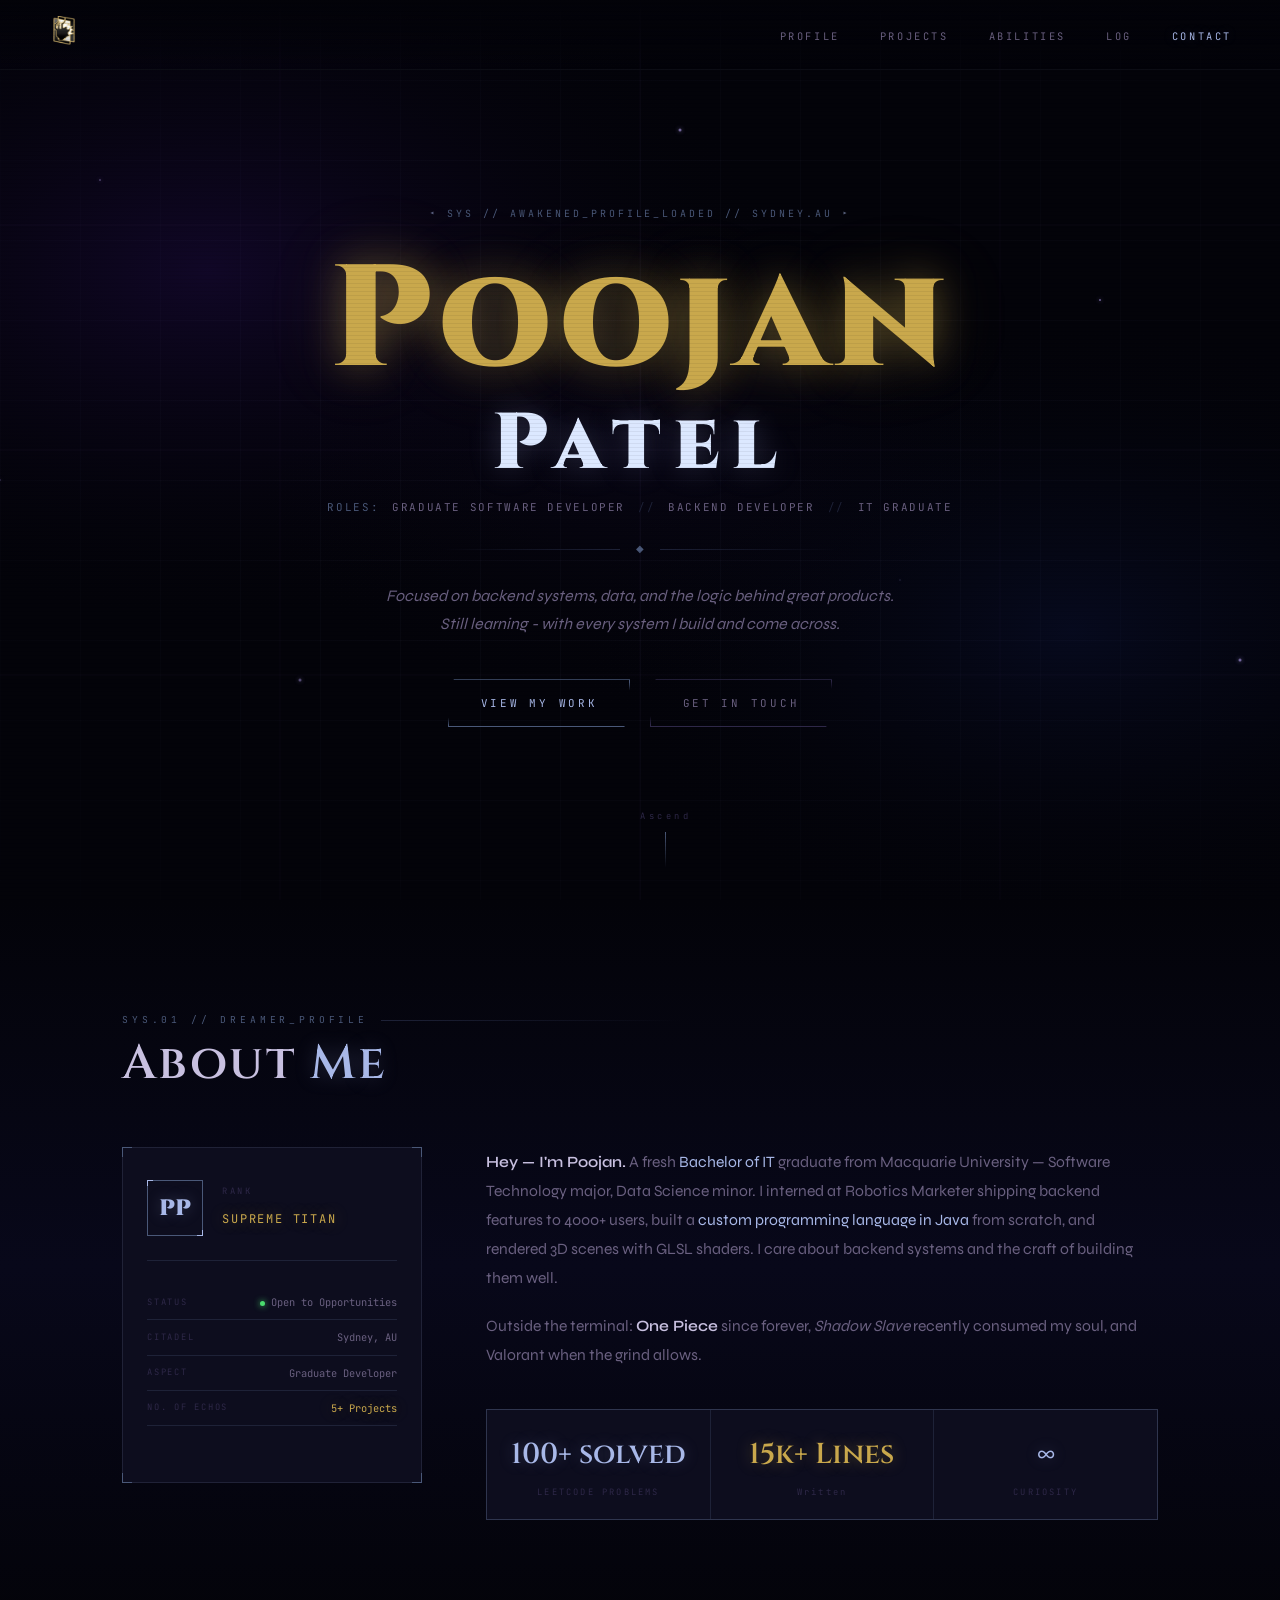
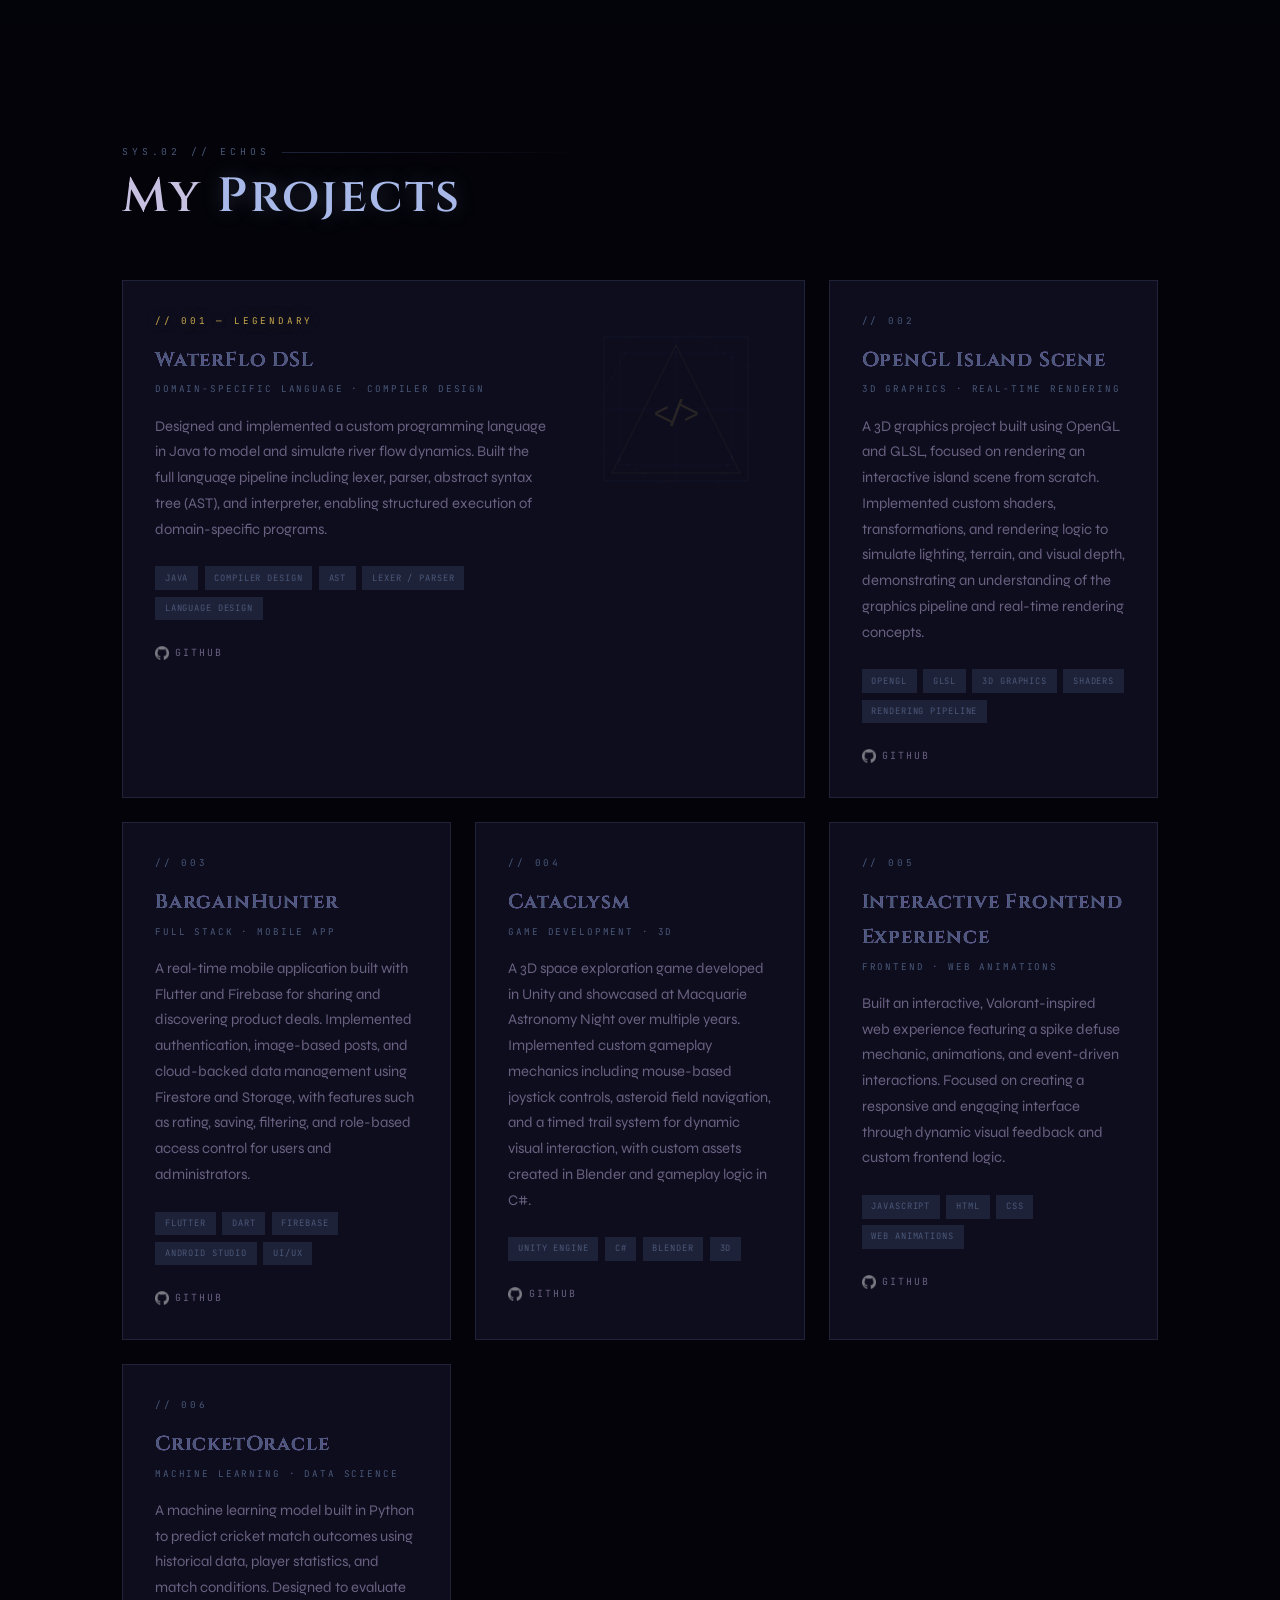
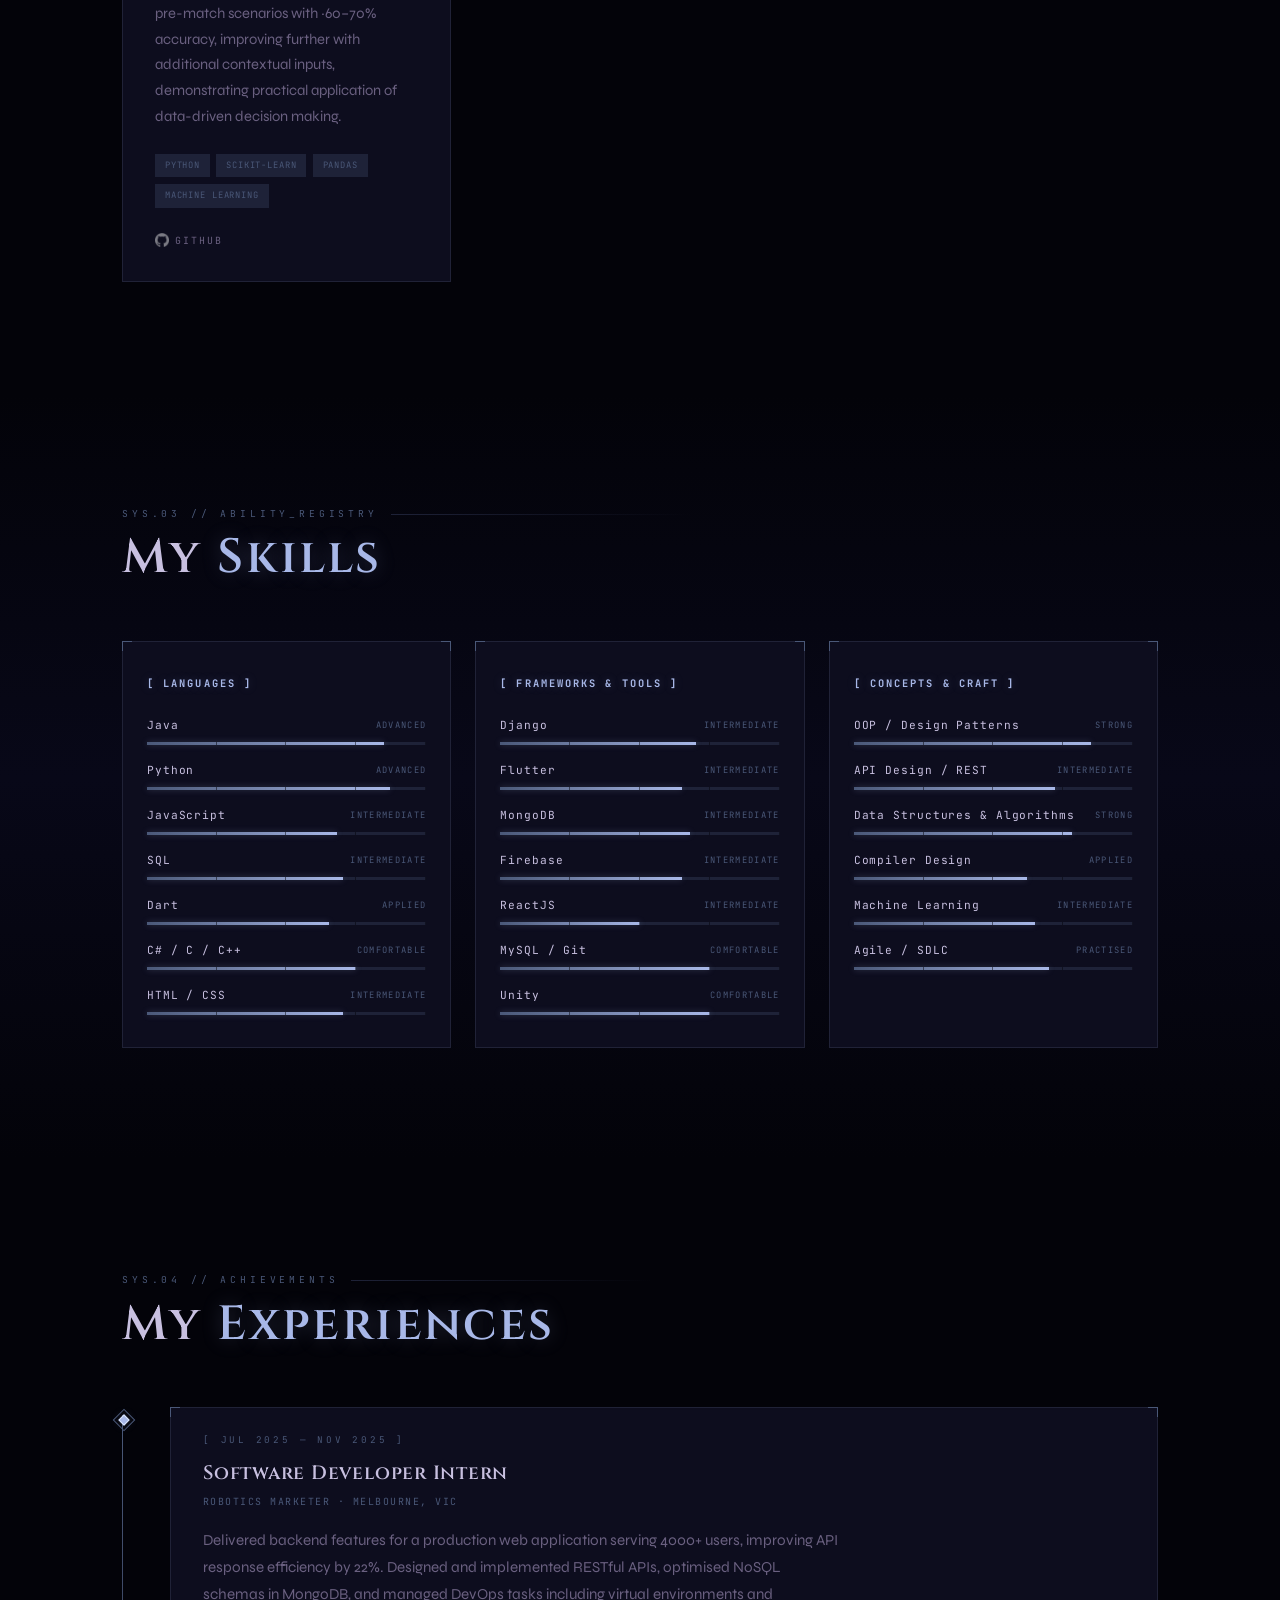
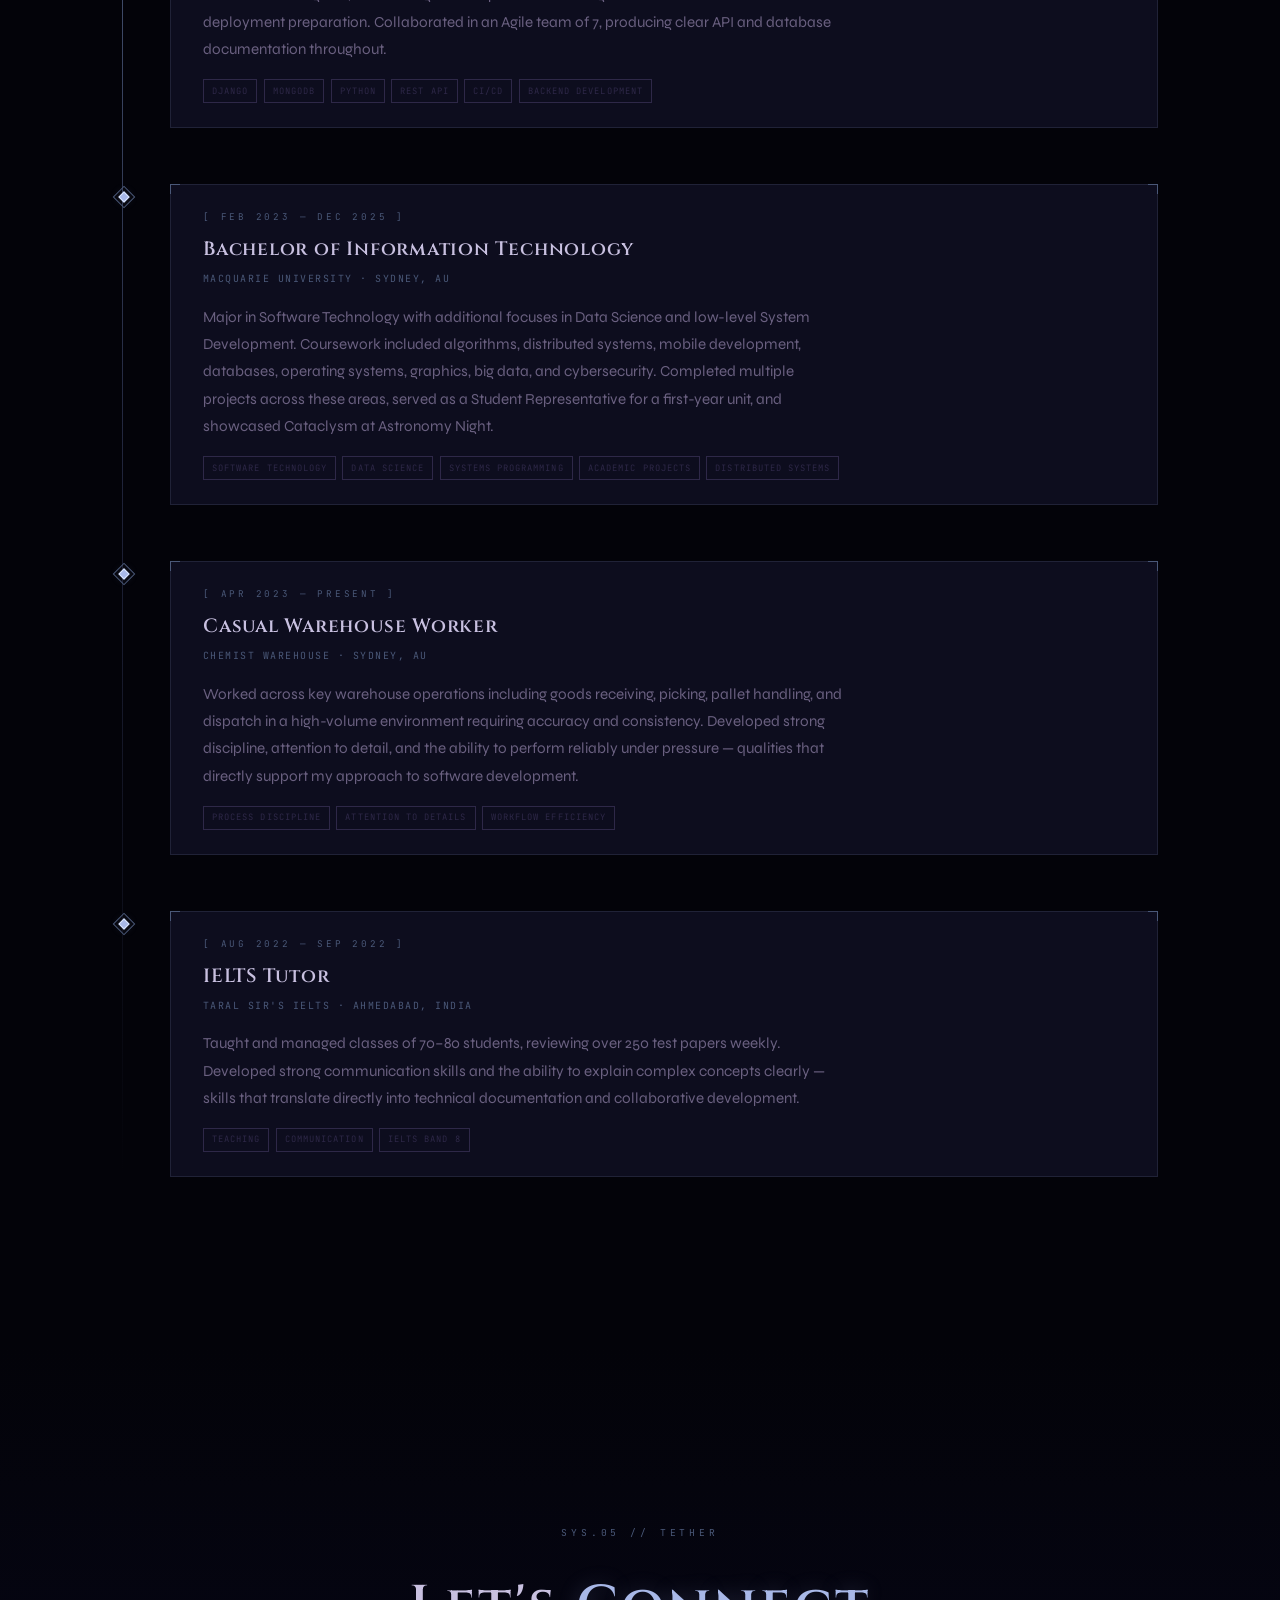
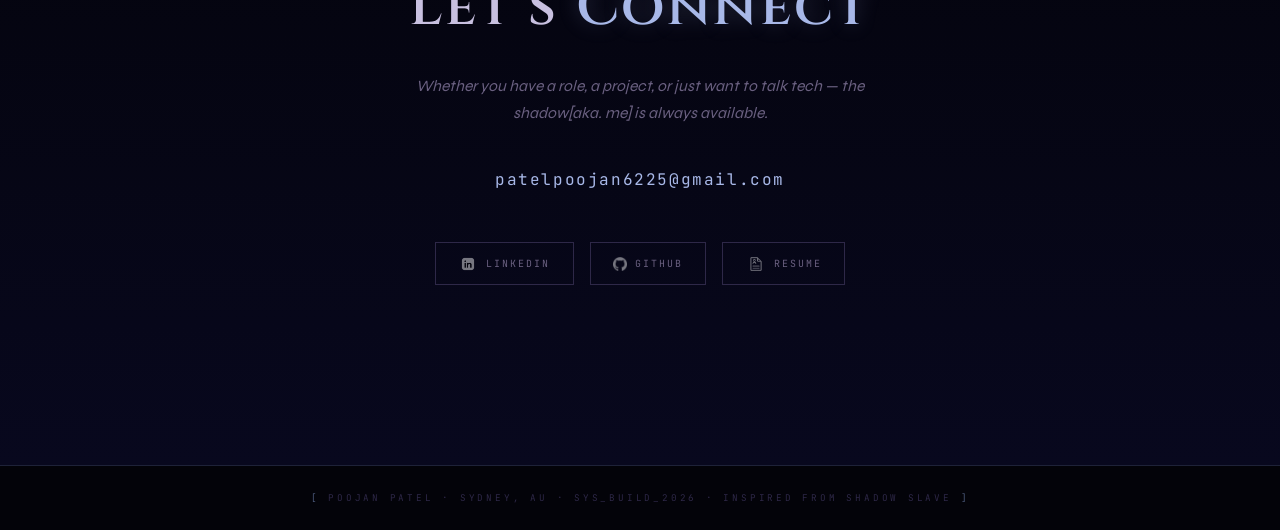
==== index.html @ bf281cfc "added a resume html file to view the resume from the site itself." ====
<!DOCTYPE html>
<html lang="en">
<head>
  <meta charset="UTF-8">
  <meta name="viewport" content="width=device-width, initial-scale=1.0">
  <title>Poojan Patel — Developer</title>
  <link href="https://fonts.googleapis.com/css2?family=Cinzel:wght@400;600;900&family=JetBrains+Mono:ital,wght@0,300;0,400;0,700;1,300&family=Syne:wght@400;500;600&display=swap" rel="stylesheet">
  <link rel="stylesheet" href="style.css">
</head>
<body>

  <!-- SCAN LINE OVERLAY -->
  <div class="scanlines" aria-hidden="true"></div>

  <!-- BACKGROUND -->
  <div class="void-bg" aria-hidden="true">
    <svg viewBox="0 0 1440 900" preserveAspectRatio="xMidYMid slice" xmlns="http://www.w3.org/2000/svg">
      <defs>
        <radialGradient id="pool-a" cx="20%" cy="30%" r="40%">
          <stop offset="0%" stop-color="#2a0f5e" stop-opacity="0.35"/>
          <stop offset="100%" stop-color="#030309" stop-opacity="0"/>
        </radialGradient>
        <radialGradient id="pool-b" cx="80%" cy="70%" r="35%">
          <stop offset="0%" stop-color="#0f1a4e" stop-opacity="0.3"/>
          <stop offset="100%" stop-color="#030309" stop-opacity="0"/>
        </radialGradient>
        <radialGradient id="pool-c" cx="50%" cy="50%" r="30%">
          <stop offset="0%" stop-color="#1a0f3e" stop-opacity="0.2"/>
          <stop offset="100%" stop-color="#030309" stop-opacity="0"/>
        </radialGradient>
        <filter id="particle-glow">
          <feGaussianBlur stdDeviation="2" result="blur"/>
          <feMerge><feMergeNode in="blur"/><feMergeNode in="SourceGraphic"/></feMerge>
        </filter>
      </defs>
      <rect width="1440" height="900" fill="#030309"/>
      <rect width="1440" height="900" fill="url(#pool-a)"/>
      <rect width="1440" height="900" fill="url(#pool-b)"/>
      <rect width="1440" height="900" fill="url(#pool-c)"/>
      <g stroke="rgba(140,120,220,0.04)" stroke-width="1">
        <line x1="0"    y1="225" x2="1440" y2="225"/>
        <line x1="0"    y1="450" x2="1440" y2="450"/>
        <line x1="0"    y1="675" x2="1440" y2="675"/>
        <line x1="360"  y1="0"   x2="360"  y2="900"/>
        <line x1="720"  y1="0"   x2="720"  y2="900"/>
        <line x1="1080" y1="0"   x2="1080" y2="900"/>
      </g>
      <g fill="rgba(180,160,240,0.6)" filter="url(#particle-glow)">
        <circle cx="180"  cy="180" r="1">  <animate attributeName="opacity" values="0.1;0.7;0.1" dur="4s"   repeatCount="indefinite"/></circle>
        <circle cx="760"  cy="130" r="1.5"><animate attributeName="opacity" values="0.2;1;0.2"   dur="3s"   repeatCount="indefinite" begin="0.8s"/></circle>
        <circle cx="1180" cy="300" r="1">  <animate attributeName="opacity" values="0.1;0.6;0.1" dur="5.5s" repeatCount="indefinite" begin="1.5s"/></circle>
        <circle cx="380"  cy="680" r="1.5"><animate attributeName="opacity" values="0.2;0.8;0.2" dur="3.5s" repeatCount="indefinite" begin="0.3s"/></circle>
        <circle cx="980"  cy="580" r="1">  <animate attributeName="opacity" values="0.1;0.7;0.1" dur="4.5s" repeatCount="indefinite" begin="2s"/></circle>
        <circle cx="620"  cy="420" r="2">  <animate attributeName="opacity" values="0.1;0.5;0.1" dur="6s"   repeatCount="indefinite" begin="1s"/></circle>
        <circle cx="80"   cy="480" r="1">  <animate attributeName="opacity" values="0.1;0.6;0.1" dur="7s"   repeatCount="indefinite" begin="0.5s"/></circle>
        <circle cx="1320" cy="660" r="1.5"><animate attributeName="opacity" values="0.2;0.9;0.2" dur="4s"   repeatCount="indefinite" begin="2.5s"/></circle>
      </g>
    </svg>
  </div>

  <!-- NAV -->
  <nav>
    <a href="#hero" class="nav-sigil">
      <span class="sigil-bracket"></span><img src = "images/shadow_slave_logo.png" width="30" height="30"><span class="sigil-bracket"></span>
    </a>
    <ul class="nav-links">
      <li><a href="#about"      data-index="01">Profile</a></li>
      <li><a href="#projects"   data-index="02">Projects</a></li>
      <li><a href="#skills"     data-index="03">Abilities</a></li>
      <li><a href="#experience" data-index="04">Log</a></li>
      <li><a href="#contact"    data-index="05">Contact</a></li>
    </ul>
  </nav>

  <!-- ═══════════════ HERO ═══════════════ -->
  <section id="hero">
    <div class="hero-grid-lines" aria-hidden="true"></div>

    <div class="hero-content">
      <div class="hero-sys-tag hero-animate-1">
        <span class="sys-bracket">◂</span>
        SYS // AWAKENED_PROFILE_LOADED // SYDNEY.AU
        <span class="sys-bracket">▸</span>
      </div>

      <h1 class="hero-name hero-animate-2">
        <span class="name-legendary">Poojan</span>
        <span class="name-family">Patel</span>
      </h1>

      <div class="hero-class-line hero-animate-3">
        <span class="class-tag">ROLES:</span>
        <span class="class-value">Graduate Software Developer</span>
        <span class="class-sep">//</span>
        <span class="class-value">Backend Developer</span>
        <span class="class-sep">//</span>
        <span class="class-value">IT Graduate</span>
      </div>

      <div class="hero-divider hero-animate-4" aria-hidden="true">
        <span class="divider-line"></span>
        <span class="divider-diamond">◆</span>
        <span class="divider-line"></span>
      </div>

      <p class="hero-tagline hero-animate-5">
        Focused on backend systems, data, and the logic behind great products.
        <br>Still learning - with every system I build and come across.
      </p>

      <div class="hero-ctas hero-animate-6">
        <a href="#projects" class="btn-primary"><span>View My Work</span></a>
        <a href="#contact"  class="btn-secondary"><span>Get In Touch</span></a>
      </div>
    </div>

    <div class="scroll-indicator">
      <span>Ascend</span>
      <div class="scroll-line"></div>
    </div>
  </section>

  <!-- ═══════════════ ABOUT ═══════════════ -->
  <section id="about">
    <div class="section-inner">

      <div class="section-header reveal">
        <div class="sys-label">SYS.01 // DREAMER_PROFILE</div>
        <h2 class="section-title">About <span class="ice">Me</span></h2>
      </div>

      <div class="about-grid">

        <div class="about-panel reveal">
          <div class="panel-corner tl"></div>
          <div class="panel-corner tr"></div>
          <div class="panel-corner bl"></div>
          <div class="panel-corner br"></div>

          <div class="entity-id">
            <div class="entity-initials">PP</div>
            <div class="entity-rank">
              <span class="rank-label">RANK</span>
              <span class="rank-value legendary-text">SUPREME TITAN</span>
            </div>
          </div>

          <div class="entity-stats">
            <div class="entity-stat">
              <span class="estat-label">STATUS</span>
              <span class="estat-value"><span class="status-dot"></span>Open to Opportunities</span>
            </div>
            <div class="entity-stat">
              <span class="estat-label">CITADEL</span>
              <span class="estat-value">Sydney, AU</span>
            </div>
            <div class="entity-stat">
              <span class="estat-label">ASPECT</span>
              <span class="estat-value">Graduate Developer</span>
            </div>
            <div class="entity-stat">
              <span class="estat-label">NO. OF ECHOS</span>
              <span class="estat-value legendary-text">5+ Projects</span>
            </div>
          </div>

        </div>

        <div class="about-text">
           <p class="reveal">
            <strong>Hey — I'm Poojan.</strong> A fresh <span class="ice-text">Bachelor of IT</span> graduate from Macquarie University — Software Technology major, Data Science minor. I interned at Robotics Marketer shipping backend features to 4000+ users, built a <span class="ice-text">custom programming language in Java</span> from scratch, and rendered 3D scenes with GLSL shaders. I care about backend systems and the craft of building them well.
          </p>
          <p class="reveal reveal-delay-1">
            Outside the terminal: <strong>One Piece</strong> since forever, <em>Shadow Slave</em> recently consumed my soul, and Valorant when the grind allows.
          </p>
          <div class="about-stats reveal reveal-delay-4">
            <div class="stat-box">
              <div class="stat-num">100+ solved</div>
              <div class="stat-label">LEETCODE PROBLEMS</div>
            </div>
            <div class="stat-box">
              <div class="stat-num legendary-text">15k+ Lines</div>
              <div class="stat-label">Written</div>
            </div>
            <div class="stat-box">
              <div class="stat-num">∞</div>
              <div class="stat-label">CURIOSITY</div>
            </div>
          </div>
        </div>
      </div>

    </div>
  </section>

  <!-- ═══════════════ PROJECTS ═══════════════ -->
  <section id="projects">
    <div class="section-inner">

      <div class="section-header reveal">
        <div class="sys-label">SYS.02 // ECHOS</div>
        <h2 class="section-title">My <span class="ice">Projects</span></h2>
      </div>

      <div class="projects-grid">

        <!-- 001 FEATURED: WaterFlo DSL -->
        <div class="project-card featured reveal">
          <div class="panel-corner tl"></div>
          <div class="panel-corner tr"></div>
          <div class="panel-corner bl"></div>
          <div class="panel-corner br"></div>
          <div class="card-scan-line"></div>
          <div class="project-body">
            <div class="project-number legendary-text">// 001 — LEGENDARY</div>
            <div class="project-name" data-text="WaterFlo DSL">WaterFlo DSL</div>
            <div class="project-type">Domain-Specific Language · Compiler Design</div>
            <p class="project-desc">
              Designed and implemented a custom programming language in Java to model and simulate river flow dynamics. Built the full language pipeline including lexer, parser, abstract syntax tree (AST), and interpreter, enabling structured execution of domain-specific programs.</p>
            <div class="project-stack">
              <span class="stack-tag">Java</span>
              <span class="stack-tag">Compiler Design</span>
              <span class="stack-tag">AST</span>
              <span class="stack-tag">Lexer / Parser</span>
              <span class="stack-tag">Language Design</span>
            </div>
            <div class="project-links">
              <a href="https://github.com/PoojanManojkumarPatel/WaterFlo--Domain-Specific-Language" target="_blank" class="project-link">
                <img src="images/github.png" alt="GitHub" class="github-icon">
                GitHub
              </a>
            </div>
          </div>
          <div class="project-sigil" aria-hidden="true">
            <svg viewBox="0 0 200 200" width="160" height="160" xmlns="http://www.w3.org/2000/svg">
              <rect x="10"  y="10"  width="180" height="180" fill="none" stroke="rgba(140,120,220,0.12)" stroke-width="1"/>
              <rect x="30"  y="30"  width="140" height="140" fill="none" stroke="rgba(140,120,220,0.08)" stroke-width="1"/>
              <line x1="100" y1="10"  x2="100" y2="190" stroke="rgba(140,120,220,0.06)" stroke-width="1"/>
              <line x1="10"  y1="100" x2="190" y2="100" stroke="rgba(140,120,220,0.06)" stroke-width="1"/>
              <polygon points="100,20 180,180 20,180" fill="none" stroke="rgba(201,168,76,0.15)" stroke-width="1"/>
              <text x="100" y="118" text-anchor="middle" font-family="JetBrains Mono, monospace" font-size="36" fill="rgba(201,168,76,0.25)">&lt;/&gt;</text>
              <rect x="10" y="10" width="180" height="180" fill="none" stroke="rgba(140,120,220,0.2)" stroke-width="0.5" stroke-dasharray="4 8">
                <animateTransform attributeName="transform" type="rotate" from="0 100 100" to="360 100 100" dur="30s" repeatCount="indefinite"/>
              </rect>
            </svg>
          </div>
        </div>

        <!-- 002 OpenGL Island Scene -->
        <div class="project-card reveal reveal-delay-1">
          <div class="panel-corner tl"></div>
          <div class="panel-corner tr"></div>
          <div class="panel-corner bl"></div>
          <div class="panel-corner br"></div>
          <div class="card-scan-line"></div>
          <div class="project-number">// 002</div>
          <div class="project-name" data-text="OpenGL Island Scene">OpenGL Island Scene</div>
          <div class="project-type">3D Graphics · Real-Time Rendering</div>
          <p class="project-desc">
            A 3D graphics project built using OpenGL and GLSL, focused on rendering an interactive island scene from scratch. Implemented custom shaders, transformations, and rendering logic to simulate lighting, terrain, and visual depth, demonstrating an understanding of the graphics pipeline and real-time rendering concepts.
          </p>

          <div class="project-stack">
            <span class="stack-tag">OpenGL</span>
            <span class="stack-tag">GLSL</span>
            <span class="stack-tag">3D Graphics</span>
            <span class="stack-tag">Shaders</span>
            <span class="stack-tag">Rendering Pipeline</span>
          </div>
          <div class="project-links">
            <a href="https://github.com/PoojanManojkumarPatel/COMP3170_a3" target="_blank" class="project-link">
              <img src="images/github.png" alt="GitHub" class="github-icon">
              GitHub
            </a>
          </div>
        </div>

        <!-- 003 BargainHunter -->
        <div class="project-card reveal reveal-delay-2">
          <div class="panel-corner tl"></div>
          <div class="panel-corner tr"></div>
          <div class="panel-corner bl"></div>
          <div class="panel-corner br"></div>
          <div class="card-scan-line"></div>
          <div class="project-number">// 003</div>
          <div class="project-name" data-text="BargainHunter">BargainHunter</div>
          <div class="project-type">Full Stack · Mobile App</div>
          <p class="project-desc">
            A real-time mobile application built with Flutter and Firebase for sharing and discovering product deals. Implemented authentication, image-based posts, and cloud-backed data management using Firestore and Storage, with features such as rating, saving, filtering, and role-based access control for users and administrators.
          </p>

          <div class="project-stack">
            <span class="stack-tag">Flutter</span>
            <span class="stack-tag">Dart</span>
            <span class="stack-tag">Firebase</span>
            <span class="stack-tag">Android Studio</span>
            <span class="stack-tag">UI/UX</span>
          </div>
          <div class="project-links">
            <a href="https://github.com/PoojanManojkumarPatel/Bargain_Hunter_App" target="_blank" class="project-link">
              <img src="images/github.png" alt="GitHub" class="github-icon">
              GitHub
            </a>
          </div>
        </div>

        <!-- 004 Cataclysm -->
        <div class="project-card reveal reveal-delay-3">
          <div class="panel-corner tl"></div>
          <div class="panel-corner tr"></div>
          <div class="panel-corner bl"></div>
          <div class="panel-corner br"></div>
          <div class="card-scan-line"></div>
          <div class="project-number">// 004</div>
          <div class="project-name" data-text="Cataclysm">Cataclysm</div>
          <div class="project-type">Game Development · 3D</div>
          <p class="project-desc">
            A 3D space exploration game developed in Unity and showcased at Macquarie Astronomy Night over multiple years. Implemented custom gameplay mechanics including mouse-based joystick controls, asteroid field navigation, and a timed trail system for dynamic visual interaction, with custom assets created in Blender and gameplay logic in C#.
          </p>

          <div class="project-stack">
            <span class="stack-tag">Unity Engine</span>
            <span class="stack-tag">C#</span>
            <span class="stack-tag">Blender</span>
            <span class="stack-tag">3D</span>
          </div>
          <div class="project-links">
            <a href="https://github.com/PoojanManojkumarPatel/Cataclysm" target="_blank" class="project-link">
              <img src="images/github.png" alt="GitHub" class="github-icon">
              GitHub
            </a>
          </div>
        </div>

        <!-- 005 Interactive Frontend -->
        <div class="project-card reveal">
          <div class="panel-corner tl"></div>
          <div class="panel-corner tr"></div>
          <div class="panel-corner bl"></div>
          <div class="panel-corner br"></div>
          <div class="card-scan-line"></div>
          <div class="project-number">// 005</div>
          <div class="project-name" data-text="Interactive Frontend Experience">Interactive Frontend Experience</div>
          <div class="project-type">Frontend · Web Animations</div>
          <p class="project-desc">
            Built an interactive, Valorant-inspired web experience featuring a spike defuse mechanic, animations, and event-driven interactions. Focused on creating a responsive and engaging interface through dynamic visual feedback and custom frontend logic.
          </p>
          <div class="project-stack">
            <span class="stack-tag">JavaScript</span>
            <span class="stack-tag">HTML</span>
            <span class="stack-tag">CSS</span>
            <span class="stack-tag">Web Animations</span>
          </div>
          <div class="project-links">
            <a href="https://github.com/PoojanManojkumarPatel/valorant_themed_birthday_card_template" target="_blank" class="project-link">
              <img src="images/github.png" alt="GitHub" class="github-icon">
          GitHub
        </a>
          </div>
        </div>

        <!-- 006 CricketOracle -->
        <div class="project-card reveal reveal-delay-1">
          <div class="panel-corner tl"></div>
          <div class="panel-corner tr"></div>
          <div class="panel-corner bl"></div>
          <div class="panel-corner br"></div>
          <div class="card-scan-line"></div>
          <div class="project-number">// 006</div>
          <div class="project-name" data-text="CricketOracle">CricketOracle</div>
          <div class="project-type">Machine Learning · Data Science</div>
          <p class="project-desc">
            A machine learning model built in Python to predict cricket match outcomes using historical data, player statistics, and match conditions. Designed to evaluate pre-match scenarios with ~60–70% accuracy, improving further with additional contextual inputs, demonstrating practical application of data-driven decision making.
          </p>

          <div class="project-stack">
            <span class="stack-tag">Python</span>
            <span class="stack-tag">Scikit-learn</span>
            <span class="stack-tag">Pandas</span>
            <span class="stack-tag">Machine Learning</span>
          </div>
          <div class="project-links">
            <a href="https://github.com/PoojanManojkumarPatel" target="_blank" class="project-link">
              <img src="images/github.png" alt="GitHub" class="github-icon">
              GitHub
            </a>
          </div>
        </div>

      </div>
    </div>
  </section>

  <!-- ═══════════════ SKILLS ═══════════════ -->
  <section id="skills">
    <div class="section-inner">

      <div class="section-header reveal">
        <div class="sys-label">SYS.03 // ABILITY_REGISTRY</div>
        <h2 class="section-title">My <span class="ice">Skills</span></h2>
      </div>

      <div class="skills-grid">

        <div class="skill-category reveal">
          <div class="panel-corner tl"></div>
          <div class="panel-corner tr"></div>
          <div class="skill-cat-title">[ LANGUAGES ]</div>
          <div class="skill-list">
            <div class="skill-item">
              <div class="skill-name-row"><span class="skill-name">Java</span><span class="skill-level">ADVANCED</span></div>
              <div class="skill-bar"><div class="skill-bar-track"></div><div class="skill-bar-fill" data-width="85"></div></div>
            </div>
            <div class="skill-item">
              <div class="skill-name-row"><span class="skill-name">Python</span><span class="skill-level">ADVANCED</span></div>
              <div class="skill-bar"><div class="skill-bar-track"></div><div class="skill-bar-fill" data-width="87"></div></div>
            </div>
            <div class="skill-item">
              <div class="skill-name-row"><span class="skill-name">JavaScript</span><span class="skill-level">INTERMEDIATE</span></div>
              <div class="skill-bar"><div class="skill-bar-track"></div><div class="skill-bar-fill" data-width="68"></div></div>
            </div>
            <div class="skill-item">
              <div class="skill-name-row"><span class="skill-name">SQL</span><span class="skill-level">INTERMEDIATE</span></div>
              <div class="skill-bar"><div class="skill-bar-track"></div><div class="skill-bar-fill" data-width="70"></div></div>
            </div>
            <div class="skill-item">
              <div class="skill-name-row"><span class="skill-name">Dart</span><span class="skill-level">APPLIED</span></div>
              <div class="skill-bar"><div class="skill-bar-track"></div><div class="skill-bar-fill" data-width="65"></div></div>
            </div>
            <div class="skill-item">
              <div class="skill-name-row"><span class="skill-name">C# / C / C++</span><span class="skill-level">COMFORTABLE</span></div>
              <div class="skill-bar"><div class="skill-bar-track"></div><div class="skill-bar-fill" data-width="75"></div></div>
            </div>
            <div class="skill-item">
              <div class="skill-name-row"><span class="skill-name">HTML / CSS</span><span class="skill-level">INTERMEDIATE</span></div>
              <div class="skill-bar"><div class="skill-bar-track"></div><div class="skill-bar-fill" data-width="70"></div></div>
            </div>
          </div>
        </div>

        <div class="skill-category reveal reveal-delay-1">
          <div class="panel-corner tl"></div>
          <div class="panel-corner tr"></div>
          <div class="skill-cat-title">[ FRAMEWORKS & TOOLS ]</div>
          <div class="skill-list">
            <div class="skill-item">
              <div class="skill-name-row"><span class="skill-name">Django</span><span class="skill-level">INTERMEDIATE</span></div>
              <div class="skill-bar"><div class="skill-bar-track"></div><div class="skill-bar-fill" data-width="70"></div></div>
            </div>
            <div class="skill-item">
              <div class="skill-name-row"><span class="skill-name">Flutter</span><span class="skill-level">INTERMEDIATE</span></div>
              <div class="skill-bar"><div class="skill-bar-track"></div><div class="skill-bar-fill" data-width="65"></div></div>
            </div>
            <div class="skill-item">
              <div class="skill-name-row"><span class="skill-name">MongoDB</span><span class="skill-level">INTERMEDIATE</span></div>
              <div class="skill-bar"><div class="skill-bar-track"></div><div class="skill-bar-fill" data-width="68"></div></div>
            </div>
            <div class="skill-item">
              <div class="skill-name-row"><span class="skill-name">Firebase</span><span class="skill-level">INTERMEDIATE</span></div>
              <div class="skill-bar"><div class="skill-bar-track"></div><div class="skill-bar-fill" data-width="65"></div></div>
            </div>
            <div class="skill-item">
              <div class="skill-name-row"><span class="skill-name">ReactJS</span><span class="skill-level">INTERMEDIATE</span></div>
              <div class="skill-bar"><div class="skill-bar-track"></div><div class="skill-bar-fill" data-width="50"></div></div>
            </div>
            <div class="skill-item">
              <div class="skill-name-row"><span class="skill-name">MySQL / Git</span><span class="skill-level">COMFORTABLE</span></div>
              <div class="skill-bar"><div class="skill-bar-track"></div><div class="skill-bar-fill" data-width="75"></div></div>
            </div>
            <div class="skill-item">
              <div class="skill-name-row"><span class="skill-name">Unity</span><span class="skill-level">COMFORTABLE</span></div>
              <div class="skill-bar"><div class="skill-bar-track"></div><div class="skill-bar-fill" data-width="75"></div></div>
            </div>
          </div>
        </div>

        <div class="skill-category reveal reveal-delay-2">
          <div class="panel-corner tl"></div>
          <div class="panel-corner tr"></div>
          <div class="skill-cat-title">[ CONCEPTS & CRAFT ]</div>
          <div class="skill-list">
            <div class="skill-item">
              <div class="skill-name-row"><span class="skill-name">OOP / Design Patterns</span><span class="skill-level">STRONG</span></div>
              <div class="skill-bar"><div class="skill-bar-track"></div><div class="skill-bar-fill" data-width="85"></div></div>
            </div>
            <div class="skill-item">
              <div class="skill-name-row"><span class="skill-name">API Design / REST</span><span class="skill-level">INTERMEDIATE</span></div>
              <div class="skill-bar"><div class="skill-bar-track"></div><div class="skill-bar-fill" data-width="72"></div></div>
            </div>
            <div class="skill-item">
              <div class="skill-name-row"><span class="skill-name">Data Structures & Algorithms</span><span class="skill-level">STRONG</span></div>
              <div class="skill-bar"><div class="skill-bar-track"></div><div class="skill-bar-fill" data-width="78"></div></div>
            </div>
            <div class="skill-item">
              <div class="skill-name-row"><span class="skill-name">Compiler Design</span><span class="skill-level">APPLIED</span></div>
              <div class="skill-bar"><div class="skill-bar-track"></div><div class="skill-bar-fill" data-width="62"></div></div>
            </div>
            <div class="skill-item">
              <div class="skill-name-row"><span class="skill-name">Machine Learning</span><span class="skill-level">INTERMEDIATE</span></div>
              <div class="skill-bar"><div class="skill-bar-track"></div><div class="skill-bar-fill" data-width="65"></div></div>
            </div>
            <div class="skill-item">
              <div class="skill-name-row"><span class="skill-name">Agile / SDLC</span><span class="skill-level">PRACTISED</span></div>
              <div class="skill-bar"><div class="skill-bar-track"></div><div class="skill-bar-fill" data-width="70"></div></div>
            </div>
          </div>
        </div>

      </div>
    </div>
  </section>

  <!-- ═══════════════ EXPERIENCE ═══════════════ -->
  <section id="experience">
    <div class="section-inner">

      <div class="section-header reveal">
        <div class="sys-label">SYS.04 // Achievements</div>
        <h2 class="section-title">My <span class="ice">Experiences</span></h2>
      </div>

      <div class="timeline">

        <!-- Robotics Marketer -->
        <div class="timeline-item reveal">
          <div class="timeline-node">
            <div class="node-dot"></div>
            <div class="node-pulse"></div>
          </div>
          <div class="timeline-content">
            <div class="panel-corner tl"></div>
            <div class="panel-corner tr"></div>
            <div class="timeline-date">[ JUL 2025 — NOV 2025 ]</div>
            <div class="timeline-role">Software Developer Intern</div>
            <div class="timeline-org">Robotics Marketer · Melbourne, VIC</div>
            <p class="timeline-desc">
              Delivered backend features for a production web application serving 4000+ users, improving API response efficiency by 22%. Designed and implemented RESTful APIs, optimised NoSQL schemas in MongoDB, and managed DevOps tasks including virtual environments and deployment preparation. Collaborated in an Agile team of 7, producing clear API and database documentation throughout.
            </p>
            <div class="timeline-tags">
              <span class="ttag">Django</span>
              <span class="ttag">MongoDB</span>
              <span class="ttag">Python</span>
              <span class="ttag">REST API</span>
              <span class="ttag">CI/CD</span>
              <span class="ttag">Backend Development</span>
            </div>
          </div>
        </div>

        <!-- Macquarie -->
        <div class="timeline-item reveal reveal-delay-1">
          <div class="timeline-node">
            <div class="node-dot"></div>
            <div class="node-pulse"></div>
          </div>
          <div class="timeline-content">
            <div class="panel-corner tl"></div>
            <div class="panel-corner tr"></div>
            <div class="timeline-date">[ FEB 2023 — DEC 2025 ]</div>
            <div class="timeline-role">Bachelor of Information Technology</div>
            <div class="timeline-org">Macquarie University · Sydney, AU</div>
            <p class="timeline-desc">
                Major in Software Technology with additional focuses in Data Science and low-level System Development. Coursework included algorithms, distributed systems, mobile development, databases, operating systems, graphics, big data, and cybersecurity. Completed multiple projects across these areas, served as a Student Representative for a first-year unit, and showcased Cataclysm at Astronomy Night.
              </p>
            <div class="timeline-tags">
              <span class="ttag">Software Technology</span>
              <span class="ttag">Data Science</span>
              <span class="ttag">Systems Programming</span>
              <span class="ttag">Academic Projects</span>
              <span class="ttag">Distributed systems</span>
            </div>
          </div>
        </div>

        <!-- Chemist Warehouse -->
        <div class="timeline-item reveal reveal-delay-2">
          <div class="timeline-node">
            <div class="node-dot"></div>
            <div class="node-pulse"></div>
          </div>
          <div class="timeline-content">
            <div class="panel-corner tl"></div>
            <div class="panel-corner tr"></div>
            <div class="timeline-date">[ APR 2023 — PRESENT ]</div>
            <div class="timeline-role">Casual Warehouse Worker</div>
            <div class="timeline-org">Chemist Warehouse · Sydney, AU</div>
            <p class="timeline-desc">
               Worked across key warehouse operations including goods receiving, picking, pallet handling, and dispatch in a high-volume environment requiring accuracy and consistency. Developed strong discipline, attention to detail, and the ability to perform reliably under pressure — qualities that directly support my approach to software development.
            </p>
            <div class="timeline-tags">
              <span class="ttag">Process Discipline</span>
              <span class="ttag">Attention to details</span>
              <span class="ttag">Workflow efficiency</span>
            </div>
          </div>
        </div>

        <!-- IELTS Tutor -->
        <div class="timeline-item reveal reveal-delay-3">
          <div class="timeline-node">
            <div class="node-dot"></div>
            <div class="node-pulse"></div>
          </div>
          <div class="timeline-content">
            <div class="panel-corner tl"></div>
            <div class="panel-corner tr"></div>
            <div class="timeline-date">[ AUG 2022 — SEP 2022 ]</div>
            <div class="timeline-role">IELTS Tutor</div>
            <div class="timeline-org">Taral Sir's IELTS · Ahmedabad, India</div>
            <p class="timeline-desc">
             Taught and managed classes of 70–80 students, reviewing over 250 test papers weekly. Developed strong communication skills and the ability to explain complex concepts clearly — skills that translate directly into technical documentation and collaborative development.
            </p>
            <div class="timeline-tags">
              <span class="ttag">Teaching</span>
              <span class="ttag">Communication</span>
              <span class="ttag">IELTS Band 8</span>
            </div>
          </div>
        </div>

      </div>
    </div>
  </section>

  <!-- ═══════════════ CONTACT ═══════════════ -->
  <section id="contact">
    <div class="contact-inner">

      <div class="sys-label contact-sys-label reveal">SYS.05 // TETHER</div>

      <h2 class="contact-heading reveal">
        Let's <span class="ice">Connect</span>
      </h2>

      <p class="contact-sub reveal">
        Whether you have a role, a project, or just want to talk tech — the shadow[aka. me] is always available.
      </p>

      <a href="mailto:patelpoojan6225@gmail.com" class="contact-email reveal">patelpoojan6225@gmail.com</a>

      <div class="contact-links reveal">
        <a href="https://www.linkedin.com/in/poojan-manojkumar-patel-6ab7b9231/" target="_blank" class="contact-link">
          <img src="images/linkedin.png" alt="LinkedIn" class="linkedin-icon">
          LinkedIn
        </a>
        <a href="https://github.com/PoojanManojkumarPatel" target="_blank" class="contact-link">
          <img src="images/github.png" alt="GitHub" class="github-icon">
          GitHub
        </a>
        <a href="resume.html" class="contact-link">
          <img src="images/resume.png" alt="Resume" class="linkedin-icon">
          Resume
        </a>
      </div>

    </div>
  </section>

  <!-- FOOTER -->
  <footer>
    <p>
      <span class="footer-bracket">[ </span>
      Poojan Patel · Sydney, AU · SYS_BUILD_2026 · Inspired from Shadow Slave
      <span class="footer-bracket"> ]</span>
    </p>
  </footer>

  <script src="main.js"></script>
</body>
</html>
---- style.css ----
/* ─────────────────────────────────────────────
   Shadow Portfolio v2 — style.css
   System HUD × Nightmare Corruption
   Fonts: Cinzel | JetBrains Mono | Syne
───────────────────────────────────────────── */

/* ══════════ DESIGN TOKENS ══════════ */
:root {
  /* Backgrounds */
  --void:         #030309;
  --deep:         #060610;
  --surface:      #0a0a18;
  --panel:        #0d0d1e;

  /* System ice — primary accent */
  --ice:          #a8b8e8;
  --ice-bright:   #dce8ff;
  --ice-dim:      #4a5878;
  --ice-faint:    #1e2238;

  /* Nightmare purple — corruption */
  --nightmare:    #7b4fc8;
  --nightmare-dim:#3d1f66;
  --nightmare-faint: #1a0f30;

  /* Legendary gold — used sparingly */
  --gold:         #c9a84c;
  --gold-glow:    rgba(201, 168, 76, 0.4);
  --gold-faint:   rgba(201, 168, 76, 0.08);

  /* Glows */
  --ice-glow:     rgba(168, 184, 232, 0.25);
  --ice-glow-soft:rgba(168, 184, 232, 0.08);
  --nm-glow:      rgba(123, 79, 200, 0.3);

  /* Text */
  --text:         #c8c0e0;
  --text-dim:     #6a6080;
  --text-faint:   #2e2848;

  /* Borders */
  --border:       rgba(168, 184, 232, 0.12);
  --border-hover: rgba(168, 184, 232, 0.3);
}

/* ══════════ RESET & BASE ══════════ */
*, *::before, *::after { margin: 0; padding: 0; box-sizing: border-box; }
html  { scroll-behavior: smooth; }

body {
  background:  var(--void);
  color:       var(--text);
  font-family: 'Syne', sans-serif;
  font-size:   17px;
  line-height: 1.75;
  overflow-x:  hidden;
}

/* ══════════ SCAN LINES ══════════ */
.scanlines {
  position:       fixed;
  inset:          0;
  z-index:        999;
  pointer-events: none;
  background:     repeating-linear-gradient(
    to bottom,
    transparent 0px,
    transparent 3px,
    rgba(0, 0, 10, 0.06) 3px,
    rgba(0, 0, 10, 0.06) 4px
  );
}

/* ══════════ BACKGROUND ══════════ */
.void-bg {
  position:       fixed;
  inset:          0;
  z-index:        0;
  pointer-events: none;
  overflow:       hidden;
}
.void-bg svg { position: absolute; inset: 0; width: 100%; height: 100%; }

/* ══════════ PANEL CORNERS ══════════ */
.panel-corner {
  position: absolute;
  width:    10px;
  height:   10px;
  pointer-events: none;
}
.panel-corner.tl { top: -1px;  left: -1px;  border-top:   1px solid var(--ice-dim); border-left:  1px solid var(--ice-dim); }
.panel-corner.tr { top: -1px;  right: -1px; border-top:   1px solid var(--ice-dim); border-right: 1px solid var(--ice-dim); }
.panel-corner.bl { bottom: -1px; left: -1px;  border-bottom: 1px solid var(--ice-dim); border-left:  1px solid var(--ice-dim); }
.panel-corner.br { bottom: -1px; right: -1px; border-bottom: 1px solid var(--ice-dim); border-right: 1px solid var(--ice-dim); }

/* ══════════ NAV ══════════ */
nav {
  position:        fixed;
  top:             0; left: 0; right: 0;
  z-index:         100;
  padding:         1rem 3rem;
  display:         flex;
  justify-content: space-between;
  align-items:     center;
  background:      linear-gradient(to bottom, rgba(3,3,9,0.97) 0%, transparent 100%);
  border-bottom:   1px solid rgba(168,184,232,0.05);
}

.nav-sigil {
  font-family:    'JetBrains Mono', monospace;
  font-weight:    700;
  font-size:      0.9rem;
  color:          var(--ice);
  letter-spacing: 0.2em;
  text-decoration: none;
  text-shadow:    0 0 15px var(--ice-glow);
}
.sigil-bracket { color: var(--ice-dim); font-weight: 400; }

.nav-links { display: flex; gap: 2.5rem; list-style: none; }

.nav-links a {
  font-family:     'JetBrains Mono', monospace;
  font-size:       0.65rem;
  color:           var(--text-dim);
  text-decoration: none;
  letter-spacing:  0.25em;
  text-transform:  uppercase;
  transition:      color 0.3s, text-shadow 0.3s;
  position:        relative;
}
.nav-links a::before {
  content:    attr(data-index);
  position:   absolute;
  top:        -1rem;
  left:       50%;
  transform:  translateX(-50%);
  font-size:  0.5rem;
  color:      var(--ice-dim);
  opacity:    0;
  transition: opacity 0.3s;
}
.nav-links a:hover, .nav-links a.active {
  color:       var(--ice);
  text-shadow: 0 0 12px var(--ice-glow);
}
.nav-links a:hover::before { opacity: 1; }

/* ══════════ SECTIONS COMMON ══════════ */
section { position: relative; z-index: 1; }

.section-inner {
  max-width: 1100px;
  margin:    0 auto;
  padding:   7rem 2rem;
}

.section-header { margin-bottom: 3.5rem; }

.sys-label {
  font-family:    'JetBrains Mono', monospace;
  font-size:      0.6rem;
  letter-spacing: 0.4em;
  color:          var(--ice-dim);
  text-transform: uppercase;
  margin-bottom:  0.6rem;
  display:        flex;
  align-items:    center;
  gap:            0.8rem;
}
.sys-label::after {
  content:    '';
  flex:       1;
  height:     1px;
  background: linear-gradient(to right, var(--ice-faint), transparent);
  max-width:  300px;
}

.section-title {
  font-family:    'Cinzel', serif;
  font-weight:    600;
  font-size:      clamp(2rem, 5vw, 3rem);
  color:          var(--text);
  letter-spacing: 0.05em;
  line-height:    1.1;
}
.section-title .ice,
.contact-heading .ice,
.resume-title .ice    { color: var(--ice); text-shadow: 0 0 20px var(--ice-glow); }

/* ══════════ SCROLL REVEAL ══════════ */
.reveal {
  opacity:    0;
  transform:  translateY(24px);
  transition: opacity 0.7s ease, transform 0.7s ease;
}
.reveal.visible      { opacity: 1; transform: translateY(0); }
.reveal-delay-1      { transition-delay: 0.1s; }
.reveal-delay-2      { transition-delay: 0.2s; }
.reveal-delay-3      { transition-delay: 0.3s; }
.reveal-delay-4      { transition-delay: 0.4s; }
.reveal-delay-5      { transition-delay: 0.5s; }

/* ══════════ GLITCH KEYFRAMES ══════════ */
@keyframes glitch-a {
  0%, 95%, 100% { clip-path: inset(0 0 100% 0); transform: translate(0); opacity: 0; }
  96%  { clip-path: inset(20% 0 50% 0); transform: translate(-3px, 1px); opacity: 0.6; }
  97%  { clip-path: inset(60% 0 10% 0); transform: translate(3px, -1px); opacity: 0.4; }
  98%  { clip-path: inset(40% 0 30% 0); transform: translate(-2px, 2px); opacity: 0.5; }
  99%  { clip-path: inset(80% 0 5%  0); transform: translate(2px,  0px); opacity: 0.3; }
}

@keyframes glitch-b {
  0%, 95%, 100% { clip-path: inset(0 0 100% 0); transform: translate(0); opacity: 0; }
  96%  { clip-path: inset(50% 0 20% 0); transform: translate(3px, -1px); opacity: 0.5; }
  97%  { clip-path: inset(10% 0 70% 0); transform: translate(-3px, 1px); opacity: 0.3; }
  98%  { clip-path: inset(70% 0 15% 0); transform: translate(2px, -2px); opacity: 0.4; }
  99%  { clip-path: inset(5%  0 80% 0); transform: translate(-2px, 0px); opacity: 0.6; }
}

@keyframes node-pulse {
  0%, 100% { box-shadow: 0 0 0 0 var(--ice-glow); }
  50%       { box-shadow: 0 0 0 6px transparent; }
}

@keyframes fade-up {
  from { opacity: 0; transform: translateY(20px); }
  to   { opacity: 1; transform: translateY(0); }
}

@keyframes scroll-drop {
  0%   { transform: scaleY(0); transform-origin: top;    opacity: 0; }
  50%  { transform: scaleY(1); transform-origin: top;    opacity: 1; }
  100% { transform: scaleY(1); transform-origin: bottom; opacity: 0; }
}

@keyframes border-flicker {
  0%, 100% { opacity: 1; }
  92%       { opacity: 1; }
  93%       { opacity: 0.3; }
  94%       { opacity: 1; }
  96%       { opacity: 0.5; }
  97%       { opacity: 1; }
}

/* ══════════ HERO ══════════ */
#hero {
  min-height:     100vh;
  display:        flex;
  align-items:    center;
  justify-content: center;
  text-align:     center;
  padding:        6rem 2rem 4rem;
  position:       relative;
  overflow:       hidden;
}

.hero-grid-lines {
  position:       absolute;
  inset:          0;
  pointer-events: none;
  background:
    linear-gradient(to right, rgba(168,184,232,0.03) 1px, transparent 1px),
    linear-gradient(to bottom, rgba(168,184,232,0.03) 1px, transparent 1px);
  background-size: 80px 80px;
  mask-image: radial-gradient(ellipse 80% 80% at 50% 50%, black 30%, transparent 100%);
}

.hero-content { position: relative; z-index: 2; max-width: 900px; padding:2rem }

.hero-sys-tag {
  font-family:    'JetBrains Mono', monospace;
  font-size:      0.62rem;
  letter-spacing: 0.3em;
  color:          var(--ice-dim);
  text-transform: uppercase;
  margin-bottom:  2rem;
}
.sys-bracket { color: var(--ice); opacity: 0.5; }

/* Hero animation classes */
.hero-animate-1 { opacity: 0; animation: fade-up 0.7s ease forwards 0.2s; }
.hero-animate-2 { opacity: 0; animation: fade-up 0.7s ease forwards 0.4s; }
.hero-animate-3 { opacity: 0; animation: fade-up 0.7s ease forwards 0.6s; }
.hero-animate-4 { opacity: 0; animation: fade-up 0.7s ease forwards 0.8s; }
.hero-animate-5 { opacity: 0; animation: fade-up 0.7s ease forwards 1.0s; }
.hero-animate-6 { opacity: 0; animation: fade-up 0.7s ease forwards 1.2s; }

.hero-name {
  font-family:    'Cinzel', serif;
  font-weight:    900;
  font-size:      clamp(4rem, 12vw, 9rem);
  line-height:    0.95;
  letter-spacing: 0.04em;
  margin-bottom:  1rem;
  display:        block;
}

.name-legendary {
  display:     block;
  color:       var(--gold);
  text-shadow: 0 0 40px var(--gold-glow), 0 0 80px rgba(201,168,76,0.2);
  position:    relative;
}

/* Glitch layers on the legendary name */
.name-legendary::before,
.name-legendary::after {
  content:  attr(data-text);
  position: absolute;
  top:      0; left: 0;
  width:    100%;
}
.name-legendary::before {
  color:     var(--nightmare);
  animation: glitch-a 8s infinite;
}
.name-legendary::after {
  color:     var(--ice);
  animation: glitch-b 8s infinite 0.05s;
}

.name-family {
  display:        block;
  color:          var(--ice-bright);
  text-shadow:    0 0 30px var(--ice-glow);
  letter-spacing: 0.15em;
  font-size:      0.55em;
  margin-top:     0.2em;
}

.hero-class-line {
  display:        flex;
  align-items:    center;
  justify-content: center;
  gap:            0.8rem;
  flex-wrap:      wrap;
  margin-bottom:  1.5rem;
  font-family:    'JetBrains Mono', monospace;
  font-size:      0.68rem;
  letter-spacing: 0.15em;
}
.class-tag   { color: var(--ice-dim); text-transform: uppercase; }
.class-value { color: var(--text-dim); text-transform: uppercase; }
.class-sep   { color: var(--ice-faint); }

.hero-divider {
  display:         flex;
  align-items:     center;
  gap:             1rem;
  justify-content: center;
  margin:          1.5rem auto;
  max-width:       400px;
}
.divider-line    { flex: 1; height: 1px; background: linear-gradient(to right, transparent, var(--ice-faint)); }
.divider-line:last-child { background: linear-gradient(to left, transparent, var(--ice-faint)); }
.divider-diamond { color: var(--ice-dim); font-size: 0.6rem; }

.hero-tagline {
  color:      var(--text-dim);
  font-size:  1rem;
  max-width:  580px;
  margin:     0 auto 2.5rem;
  font-style: italic;
  line-height: 1.8;
}

.hero-ctas {
  display:         flex;
  gap:             1.2rem;
  justify-content: center;
  flex-wrap:       wrap;
}

/* ── Buttons ── */
.btn-primary {
  font-family:    'JetBrains Mono', monospace;
  font-size:      0.68rem;
  letter-spacing: 0.25em;
  text-transform: uppercase;
  padding:        0.85rem 2rem;
  background:     transparent;
  border:         1px solid var(--ice-dim);
  color:          var(--ice);
  text-decoration: none;
  position:       relative;
  overflow:       hidden;
  transition:     color 0.3s, border-color 0.3s;
  clip-path:      polygon(6px 0%, 100% 0%, calc(100% - 6px) 100%, 0% 100%);
}
.btn-primary::before {
  content:    '';
  position:   absolute;
  inset:      0;
  background: var(--ice);
  transform:  translateX(-101%);
  transition: transform 0.35s ease;
}
.btn-primary:hover              { color: var(--void); border-color: var(--ice); }
.btn-primary:hover::before      { transform: translateX(0); }
.btn-primary span               { position: relative; z-index: 1; }

.btn-secondary {
  font-family:    'JetBrains Mono', monospace;
  font-size:      0.68rem;
  letter-spacing: 0.25em;
  text-transform: uppercase;
  padding:        0.85rem 2rem;
  background:     transparent;
  border:         1px solid var(--text-faint);
  color:          var(--text-dim);
  text-decoration: none;
  position:       relative;
  overflow:       hidden;
  transition:     color 0.3s, border-color 0.3s;
  clip-path:      polygon(6px 0%, 100% 0%, calc(100% - 6px) 100%, 0% 100%);
}
.btn-secondary::before {
  content:    '';
  position:   absolute;
  inset:      0;
  background: white;
  transform:  translateX(-101%);
  transition: transform 0.35s ease;
}
.btn-secondary:hover              { color: var(--void); border-color: white; }
.btn-secondary:hover::before      { transform: translateX(0); }
.btn-secondary span               { position: relative; z-index: 1; }

.scroll-indicator {
  position:       absolute;
  bottom:         2rem;
  left:           50%;
  transform:      translateX(-50%);
  display:        flex;
  flex-direction: column;
  align-items:    center;
  gap:            0.5rem;
  opacity:        0;
  animation:      fade-up 0.8s ease forwards 1.8s;
}
.scroll-indicator span {
  font-family:    'JetBrains Mono', monospace;
  font-size:      0.55rem;
  letter-spacing: 0.4em;
  color:          var(--text-faint);
}
.scroll-line {
  width:      1px;
  height:     36px;
  background: linear-gradient(to bottom, var(--ice-dim), transparent);
  animation:  scroll-drop 2s ease-in-out infinite;
}

/* ══════════ ABOUT ══════════ */
#about { background: linear-gradient(to bottom, var(--void), #08081a, var(--void)); }

.about-grid {
  display:               grid;
  grid-template-columns: 300px 1fr;
  gap:                   4rem;
  align-items:           start;
}

.about-panel {
  position:       sticky;
  top:            8rem;
  background:     var(--panel);
  border:         1px solid var(--border);
  padding:        2rem 1.5rem;
  animation:      border-flicker 12s infinite;
}

.entity-id {
  display:         flex;
  align-items:     center;
  gap:             1.2rem;
  margin-bottom:   1.5rem;
  padding-bottom:  1.5rem;
  border-bottom:   1px solid var(--ice-faint);
}

.entity-initials {
  width:           56px;
  height:          56px;
  border:          1px solid var(--ice-dim);
  display:         flex;
  align-items:     center;
  justify-content: center;
  font-family:     'Cinzel', serif;
  font-weight:     900;
  font-size:       1.4rem;
  color:           var(--ice);
  text-shadow:     0 0 15px var(--ice-glow);
  flex-shrink:     0;
  position:        relative;
}
.entity-initials::before, .entity-initials::after {
  content:  '';
  position: absolute;
  width:    6px; height: 6px;
}
.entity-initials::before { top: -1px;    left: -1px;  border-top:  1px solid var(--ice); border-left:  1px solid var(--ice); }
.entity-initials::after  { bottom: -1px; right: -1px; border-bottom: 1px solid var(--ice); border-right: 1px solid var(--ice); }

.rank-label {
  display:        block;
  font-family:    'JetBrains Mono', monospace;
  font-size:      0.55rem;
  letter-spacing: 0.3em;
  color:          var(--text-faint);
  margin-bottom:  0.2rem;
}
.rank-value {
  font-family:    'JetBrains Mono', monospace;
  font-size:      0.75rem;
  letter-spacing: 0.15em;
}

.entity-stats { margin-bottom: 1.5rem; }

.entity-stat {
  display:         flex;
  justify-content: space-between;
  align-items:     center;
  padding:         0.5rem 0;
  border-bottom:   1px solid var(--ice-faint);
  gap:             0.5rem;
}
.estat-label {
  font-family:    'JetBrains Mono', monospace;
  font-size:      0.55rem;
  letter-spacing: 0.2em;
  color:          var(--text-faint);
  text-transform: uppercase;
  flex-shrink:    0;
}
.estat-value {
  font-family:    'JetBrains Mono', monospace;
  font-size:      0.65rem;
  color:          var(--text-dim);
  text-align:     right;
}

.status-dot {
  display:       inline-block;
  width:         5px;
  height:        5px;
  background:    #4adc6e;
  border-radius: 50%;
  margin-right:  0.4rem;
  box-shadow:    0 0 6px #4adc6e;
  animation:     border-flicker 3s infinite;
}

.entity-tags { display: flex; flex-wrap: wrap; gap: 0.4rem; }

.etag {
  font-family:    'JetBrains Mono', monospace;
  font-size:      0.55rem;
  letter-spacing: 0.1em;
  padding:        0.2rem 0.5rem;
  border:         1px solid var(--ice-faint);
  color:          var(--ice-dim);
  text-transform: uppercase;
}

/* About text */
.about-text p {
  color:         var(--text-dim);
  margin-bottom: 1.2rem;
  font-size:     0.98rem;
  line-height:   1.85;
}
.about-text p strong { color: var(--text); font-weight: 600; }
.about-text .ice-text { color: var(--ice); }

.about-stats {
  display:    grid;
  grid-template-columns: repeat(3, 1fr);
  gap:        1px;
  margin-top: 2.5rem;
  background: var(--ice-faint);
  border:     1px solid var(--border);
}
.stat-box {
  background: var(--panel);
  padding:    1.2rem;
  text-align: center;
}
.stat-num {
  font-family: 'Cinzel', serif;
  font-size:   1.8rem;
  color:       var(--ice);
  font-weight: 600;
  text-shadow: 0 0 15px var(--ice-glow);
  display:     block;
}
.stat-label {
  font-family:    'JetBrains Mono', monospace;
  font-size:      0.55rem;
  letter-spacing: 0.25em;
  color:          var(--text-faint);
  margin-top:     0.3rem;
}

/* ══════════ PROJECTS ══════════ */
#projects { background: var(--void); }

.projects-grid {
  display:               grid;
  grid-template-columns: repeat(auto-fill, minmax(320px, 1fr));
  gap:                   1.5rem;
}

.project-card {
  background: var(--panel);
  border:     1px solid var(--border);
  padding:    2rem;
  position:   relative;
  overflow:   hidden;
  transition: border-color 0.4s;
}

/* Scan line that sweeps on hover */
.card-scan-line {
  position:   absolute;
  top:        -100%;
  left:       0;
  width:      100%;
  height:     2px;
  background: linear-gradient(to right, transparent, var(--ice-dim), transparent);
  transition: top 0.5s ease;
  pointer-events: none;
}

.project-card:hover { border-color: var(--border-hover); }
.project-card:hover .card-scan-line { top: 100%; }

/* Corner highlight on hover */
.project-card:hover .panel-corner.tl { border-color: var(--ice); }
.project-card:hover .panel-corner.tr { border-color: var(--ice); }
.project-card:hover .panel-corner.bl { border-color: var(--nightmare-dim); }
.project-card:hover .panel-corner.br { border-color: var(--nightmare-dim); }

/* Nightmare glow bleed on hover */
.project-card::after {
  content:        '';
  position:       absolute;
  inset:          0;
  background:     radial-gradient(ellipse at bottom right, rgba(123,79,200,0.06) 0%, transparent 70%);
  opacity:        0;
  transition:     opacity 0.4s;
  pointer-events: none;
}
.project-card:hover::after { opacity: 1; }

.project-number {
  font-family:    'JetBrains Mono', monospace;
  font-size:      0.58rem;
  color:          var(--ice-dim);
  letter-spacing: 0.3em;
  margin-bottom:  0.8rem;
}

.project-name {
  font-family:    'Cinzel', serif;
  font-size:      1.25rem;
  font-weight:    600;
  color:          var(--text);
  margin-bottom:  0.3rem;
  letter-spacing: 0.04em;
  position:       relative;
  transition:     color 0.3s;
}

/* Glitch on project name hover */
.project-card:hover .project-name { color: var(--ice-bright); }

.project-name::before,
.project-name::after {
  content:  attr(data-text);
  position: absolute;
  top:      0; left: 0;
  width:    100%;
  font-family: 'Cinzel', serif;
  font-weight: 600;
}
.project-name::before {
  color:     var(--nightmare);
  animation: none;
}
.project-name::after {
  color:     var(--ice-dim);
  animation: none;
}
.project-card:hover .project-name::before { animation: glitch-a 2s steps(1) infinite; }
.project-card:hover .project-name::after  { animation: glitch-b 2s steps(1) infinite 0.05s; }

.project-type {
  font-family:    'JetBrains Mono', monospace;
  font-size:      0.58rem;
  letter-spacing: 0.2em;
  color:          var(--ice-dim);
  text-transform: uppercase;
  margin-bottom:  1rem;
}

.project-desc {
  color:         var(--text-dim);
  font-size:     0.92rem;
  line-height:   1.75;
  margin-bottom: 1.5rem;
}

.project-stack {
  display:       flex;
  flex-wrap:     wrap;
  gap:           0.4rem;
  margin-bottom: 1.5rem;
}

.stack-tag {
  font-family:    'JetBrains Mono', monospace;
  font-size:      0.55rem;
  letter-spacing: 0.1em;
  padding:        0.2rem 0.55rem;
  background:     var(--ice-faint);
  border:         1px solid var(--ice-faint);
  color:          var(--ice-dim);
  text-transform: uppercase;
  transition:     border-color 0.3s, color 0.3s;
}
.project-card:hover .stack-tag { border-color: rgba(168,184,232,0.2); color: var(--ice); }

.project-links { display: flex; gap: 1rem; position: relative; z-index: 2; }

.project-link {
  font-family:     'JetBrains Mono', monospace;
  font-size:       0.62rem;
  letter-spacing:  0.2em;
  color:           var(--text-dim);
  text-decoration: none;
  text-transform:  uppercase;
  display:         flex;
  align-items:     center;
  gap:             0.4rem;
  transition:      color 0.3s, text-shadow 0.3s;
}
.project-link:hover { color: var(--ice); text-shadow: 0 0 10px var(--ice-glow); }
.project-link svg   { width: 12px; height: 12px; }

/* ── GitHub Icon ── */
.github-icon {
  width:      14px;
  height:     14px;
  object-fit: contain;
  filter:     brightness(0) invert(1) opacity(0.45);
  transition: filter 0.3s ease;
  flex-shrink: 0;
}
 
.project-link:hover .github-icon,
.contact-link:hover .github-icon {
  filter: brightness(0) invert(76%) sepia(18%) saturate(600%) hue-rotate(195deg) brightness(110%);
}


/* ── LinkedIn Icon ── */
.linkedin-icon {
  width:      20px;
  height:     20px;
  object-fit: contain;
  filter:     invert(1) opacity(0.45);
  transition: filter 0.3s ease;
  flex-shrink: 0;
}
 
.contact-link:hover .linkedin-icon {
  filter: invert(76%) sepia(18%) saturate(600%) hue-rotate(195deg) brightness(110%);
}

/* Featured card */
.project-card.featured {
  grid-column:           span 2;
  display:               grid;
  grid-template-columns: 1fr auto;
  gap:                   2rem;
  align-items:           start;
}
.project-body { min-width: 0; }

.project-sigil {
  display:         flex;
  align-items:     center;
  justify-content: center;
  padding:         1rem;
  opacity:         0.6;
  transition:      opacity 0.3s;
}
.project-card:hover .project-sigil { opacity: 1; }

/* Placeholder */
.project-card.placeholder {
  border-style:    dashed;
  opacity:         0.4;
  display:         flex;
  align-items:     center;
  justify-content: center;
  min-height:      200px;
}
.placeholder-inner { text-align: center; }
.placeholder-plus {
  display:     block;
  font-family: 'Cinzel', serif;
  font-size:   2rem;
  color:       var(--ice-faint);
  margin-bottom: 0.5rem;
}
.placeholder-label {
  font-family:    'JetBrains Mono', monospace;
  font-size:      0.55rem;
  letter-spacing: 0.3em;
  color:          var(--text-faint);
}

/* ══════════ SKILLS ══════════ */
#skills { background: linear-gradient(to bottom, var(--void), #080818, var(--void)); }

.skills-grid {
  display:               grid;
  grid-template-columns: repeat(auto-fill, minmax(300px, 1fr));
  gap:                   1.5rem;
}

.skill-category {
  background: var(--panel);
  border:     1px solid var(--border);
  padding:    2rem 1.5rem;
  position:   relative;
}

.skill-cat-title {
  font-family:    'JetBrains Mono', monospace;
  font-size:      0.65rem;
  font-weight:    700;
  color:          var(--ice);
  letter-spacing: 0.2em;
  margin-bottom:  1.5rem;
  text-shadow:    0 0 10px var(--ice-glow);
}

.skill-list { display: flex; flex-direction: column; gap: 1rem; }

.skill-item { display: flex; flex-direction: column; gap: 0.4rem; }

.skill-name-row {
  display:         flex;
  justify-content: space-between;
  align-items:     center;
}

.skill-name {
  font-family:    'JetBrains Mono', monospace;
  font-size:      0.7rem;
  letter-spacing: 0.08em;
  color:          var(--text);
}

.skill-level {
  font-family:    'JetBrains Mono', monospace;
  font-size:      0.55rem;
  color:          var(--ice-dim);
  letter-spacing: 0.15em;
}

.skill-bar {
  height:   3px;
  position: relative;
}

.skill-bar-track {
  position:   absolute;
  inset:      0;
  background: var(--ice-faint);
}

.skill-bar-fill {
  position:   absolute;
  top:        0; left: 0;
  height:     100%;
  width:      0%;
  background: linear-gradient(to right, var(--ice-dim), var(--ice));
  box-shadow: 0 0 6px var(--ice-glow);
  transition: width 1.2s cubic-bezier(0.4, 0, 0.2, 1);
}

/* Tick marks overlay */
.skill-bar::after {
  content:    '';
  position:   absolute;
  inset:      0;
  background: repeating-linear-gradient(
    to right,
    transparent 0%,
    transparent calc(25% - 1px),
    rgba(3,3,9,0.5) calc(25% - 1px),
    rgba(3,3,9,0.5) 25%
  );
  pointer-events: none;
}

/* ══════════ TIMELINE ══════════ */
#experience { background: var(--void); }

.timeline {
  position:     relative;
  padding-left: 3rem;
}

.timeline::before {
  content:    '';
  position:   absolute;
  left:       0;
  top:        0.5rem;
  bottom:     0;
  width:      1px;
  background: linear-gradient(to bottom, var(--ice-dim), var(--ice-faint), transparent);
}

.timeline-item {
  position:      relative;
  margin-bottom: 3.5rem;
  display:       flex;
  gap:           2rem;
  align-items:   flex-start;
}

.timeline-node {
  position:   absolute;
  left:       -3.4rem;
  top:        0.3rem;
  width:      16px;
  height:     16px;
  flex-shrink: 0;
}

.node-dot {
  width:      8px;
  height:     8px;
  background: var(--ice);
  border:     1px solid var(--ice-bright);
  position:   absolute;
  top:        4px; left: 4px;
  transform:  rotate(45deg);
  box-shadow: 0 0 10px var(--ice-glow);
}

.node-pulse {
  position:      absolute;
  inset:         0;
  border:        1px solid var(--ice-dim);
  transform:     rotate(45deg);
  animation:     node-pulse 3s ease-in-out infinite;
}

.timeline-content {
  flex:       1;
  background: var(--panel);
  border:     1px solid var(--border);
  padding:    1.5rem 2rem;
  position:   relative;
  transition: border-color 0.3s;
}
.timeline-content:hover { border-color: var(--border-hover); }
.timeline-content:hover .panel-corner.tl { border-color: var(--ice); }
.timeline-content:hover .panel-corner.tr { border-color: var(--ice); }

.timeline-date {
  font-family:    'JetBrains Mono', monospace;
  font-size:      0.58rem;
  letter-spacing: 0.3em;
  color:          var(--ice-dim);
  margin-bottom:  0.5rem;
}

.timeline-role {
  font-family:    'Cinzel', serif;
  font-size:      1.2rem;
  font-weight:    600;
  color:          var(--text);
  letter-spacing: 0.04em;
  margin-bottom:  0.2rem;
}

.timeline-org {
  font-family:    'JetBrains Mono', monospace;
  font-size:      0.62rem;
  letter-spacing: 0.15em;
  color:          var(--ice-dim);
  text-transform: uppercase;
  margin-bottom:  1rem;
}

.timeline-desc {
  color:     var(--text-dim);
  font-size: 0.95rem;
  line-height: 1.8;
  max-width: 640px;
}

.timeline-tags { display: flex; flex-wrap: wrap; gap: 0.4rem; margin-top: 1rem; }

.ttag {
  font-family:    'JetBrains Mono', monospace;
  font-size:      0.55rem;
  letter-spacing: 0.12em;
  padding:        0.2rem 0.5rem;
  border:         1px solid var(--text-faint);
  color:          var(--text-faint);
  text-transform: uppercase;
}

/* ══════════ CONTACT ══════════ */
#contact {
  background: linear-gradient(to bottom, var(--void), #08081e);
  min-height: 80vh;
  display:    flex;
  align-items: center;
}

.contact-inner {
  max-width:  700px;
  margin:     0 auto;
  padding:    7rem 2rem;
  text-align: center;
}

.contact-sys-label { justify-content: center; }
.contact-sys-label::after { display: none; }

.contact-heading {
  font-family:    'Cinzel', serif;
  font-size:      clamp(2rem, 5vw, 3.5rem);
  font-weight:    600;
  color:          var(--text);
  letter-spacing: 0.05em;
  margin:         1rem 0;
}
.contact-sub {
  color:      var(--text-dim);
  font-size:  0.98rem;
  max-width:  480px;
  margin:     0 auto 2.5rem;
  font-style: italic;
}

.contact-email {
  font-family:     'JetBrains Mono', monospace;
  font-size:       1rem;
  color:           var(--ice);
  text-decoration: none;
  letter-spacing:  0.1em;
  display:         block;
  margin-bottom:   3rem;
  transition:      text-shadow 0.3s;
}
.contact-email:hover { text-shadow: 0 0 20px var(--ice-glow); }

.contact-links {
  display:         flex;
  gap:             1rem;
  justify-content: center;
  flex-wrap:       wrap;
}

.contact-link {
  font-family:     'JetBrains Mono', monospace;
  font-size:       0.62rem;
  letter-spacing:  0.2em;
  color:           var(--text-dim);
  text-decoration: none;
  text-transform:  uppercase;
  padding:         0.65rem 1.4rem;
  border:          1px solid var(--text-faint);
  transition:      all 0.3s;
  display:         flex;
  align-items:     center;
  gap:             0.5rem;
  position:        relative;
  overflow:        hidden;
}
.contact-link::before {
  content:    '';
  position:   absolute;
  inset:      0;
  background: var(--ice-faint);
  transform:  translateX(-101%);
  transition: transform 0.3s ease;
}
.contact-link:hover              { color: var(--ice); border-color: var(--ice-dim); }
.contact-link:hover::before      { transform: translateX(0); }
.contact-link svg                { position: relative; z-index: 1; }
.contact-link span               { position: relative; z-index: 1; }

/* ══════════ FOOTER ══════════ */
footer {
  position:   relative;
  z-index:    1;
  padding:    1.5rem;
  text-align: center;
  border-top: 1px solid var(--ice-faint);
  background: var(--void);
}
footer p {
  font-family:    'JetBrains Mono', monospace;
  font-size:      0.58rem;
  letter-spacing: 0.3em;
  color:          var(--text-faint);
  text-transform: uppercase;
}
.footer-bracket { color: var(--ice-dim); }

/* ══════════ LEGENDARY / GOLD HELPERS ══════════ */
.legendary-text {
  color:       var(--gold) !important;
  text-shadow: 0 0 15px var(--gold-glow) !important;
}

/* ══════════ RESUME PAGE ══════════ */
.resume-page {
  position:       relative;
  z-index:        1;
  min-height:     100vh;
  display:        flex;
  flex-direction: column;
}

.resume-header {
  padding:         5.5rem 2rem 1.5rem;
  max-width:       1100px;
  margin:          0 auto;
  width:           100%;
  display:         flex;
  align-items:     center;
  justify-content: space-between;
  gap:             1rem;
  flex-wrap:       wrap;
}

.resume-title {
  font-family:    'Cinzel', serif;
  font-weight:    600;
  font-size:      clamp(1.6rem, 4vw, 2.4rem);
  color:          var(--text);
  letter-spacing: 0.05em;
}
.resume-actions {
  display:  flex;
  gap:      0.8rem;
  flex-wrap: wrap;
}

.resume-viewer {
  flex:       1;
  max-width:  1100px;
  margin:     0 auto 3rem;
  width:      100%;
  padding:    0 2rem;
}

.viewer-frame-wrapper {
  position:   relative;
  background: var(--panel);
  border:     1px solid var(--border);
  padding:    4px;
}

.viewer-frame-wrapper iframe {
  display:    block;
  width:      100%;
  height:     80vh;
  border:     none;
  background: #1a1a2e;
}

@media (max-width: 600px) {
  .viewer-frame-wrapper iframe { height: 60vh; }
  .resume-header { flex-direction: column; align-items: flex-start; }
}

/* ══════════ RESPONSIVE ══════════ */
@media (max-width: 900px) {
  .project-card.featured {
    grid-column:           span 1;
    grid-template-columns: 1fr;
  }
  .project-sigil { display: none; }
}

@media (max-width: 768px) {
  nav { padding: 1rem 1.5rem; }
  .nav-links { display: none; }

  .about-grid { grid-template-columns: 1fr; }
  .about-panel { position: static; }

  .timeline { padding-left: 2rem; }
  .timeline-node { left: -2.4rem; }
  .timeline-item { gap: 1rem; }

  .about-stats { grid-template-columns: repeat(3, 1fr); }
}

@media (max-width: 480px) {
  .section-inner { padding: 4rem 1.2rem; }
  .hero-ctas     { flex-direction: column; align-items: center; }
  .about-stats   { grid-template-columns: 1fr; }
  .hero-name     { font-size: clamp(3rem, 15vw, 5rem); }
}
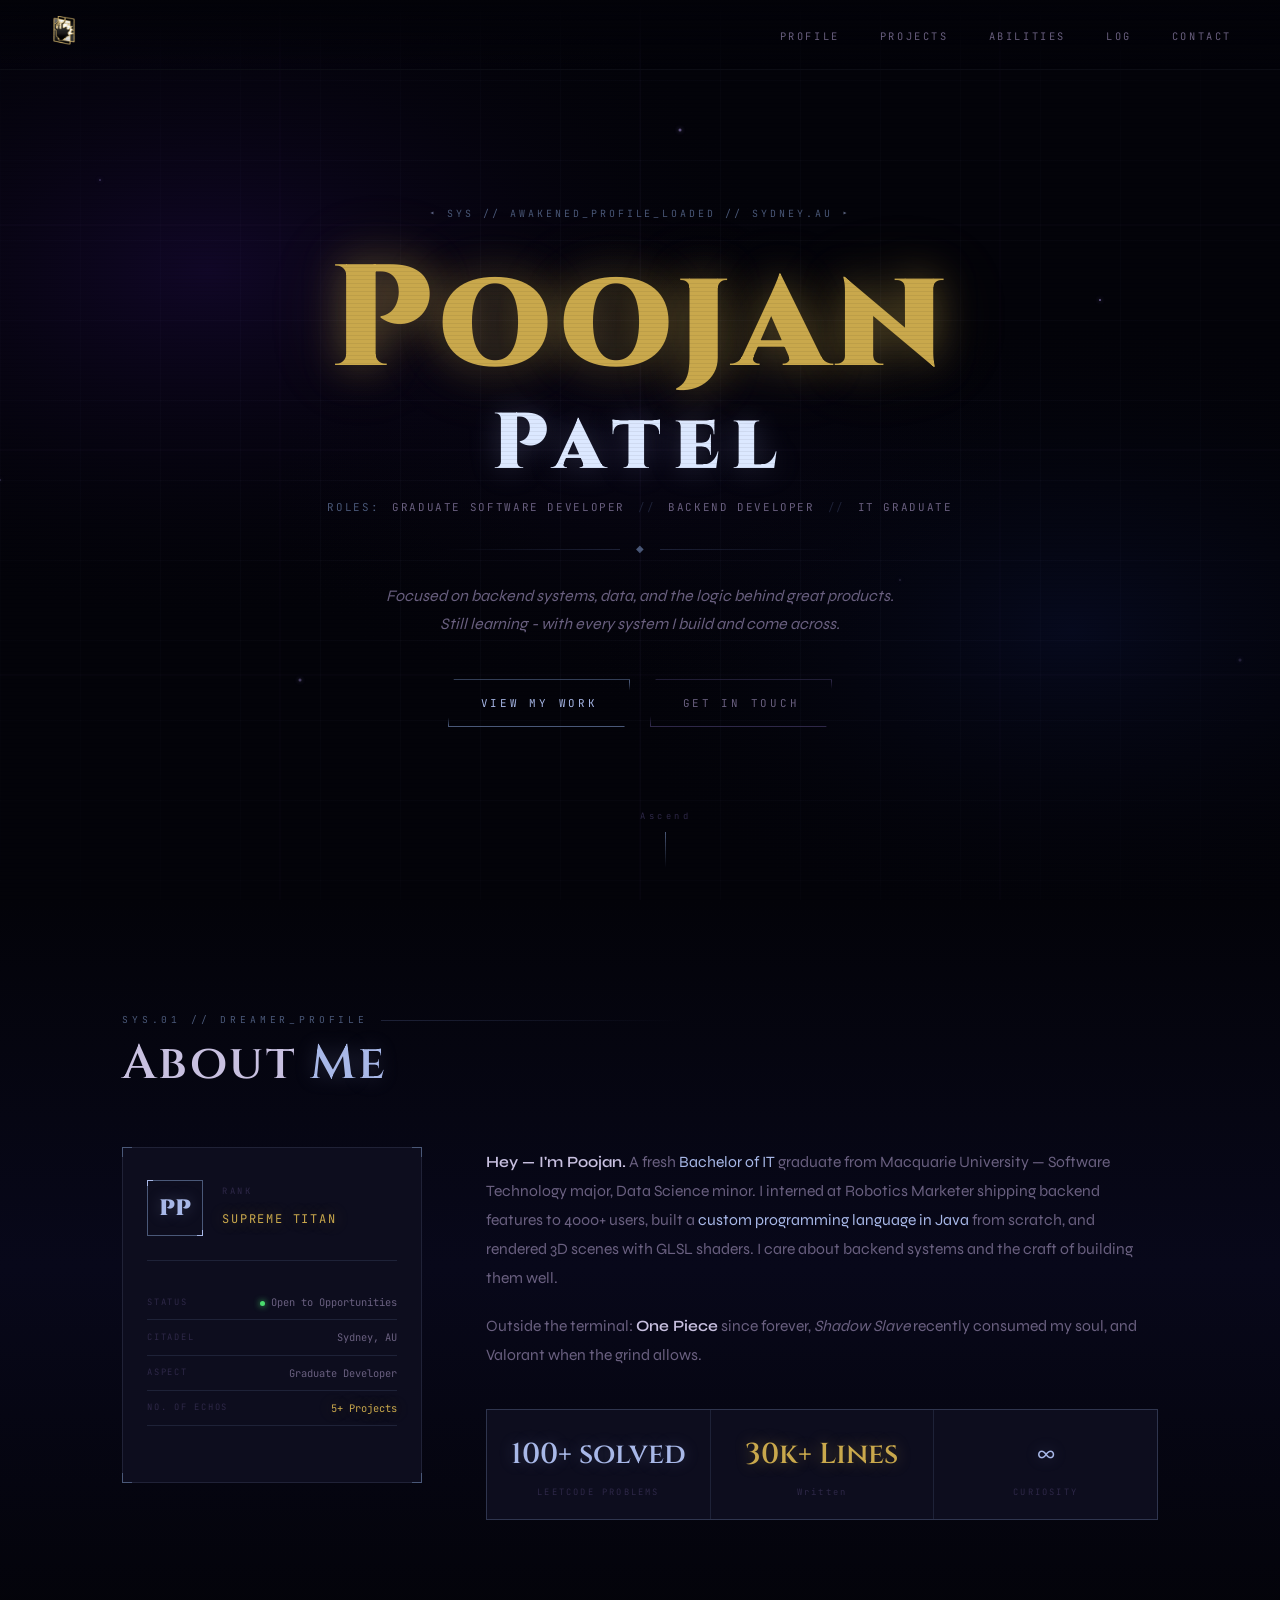
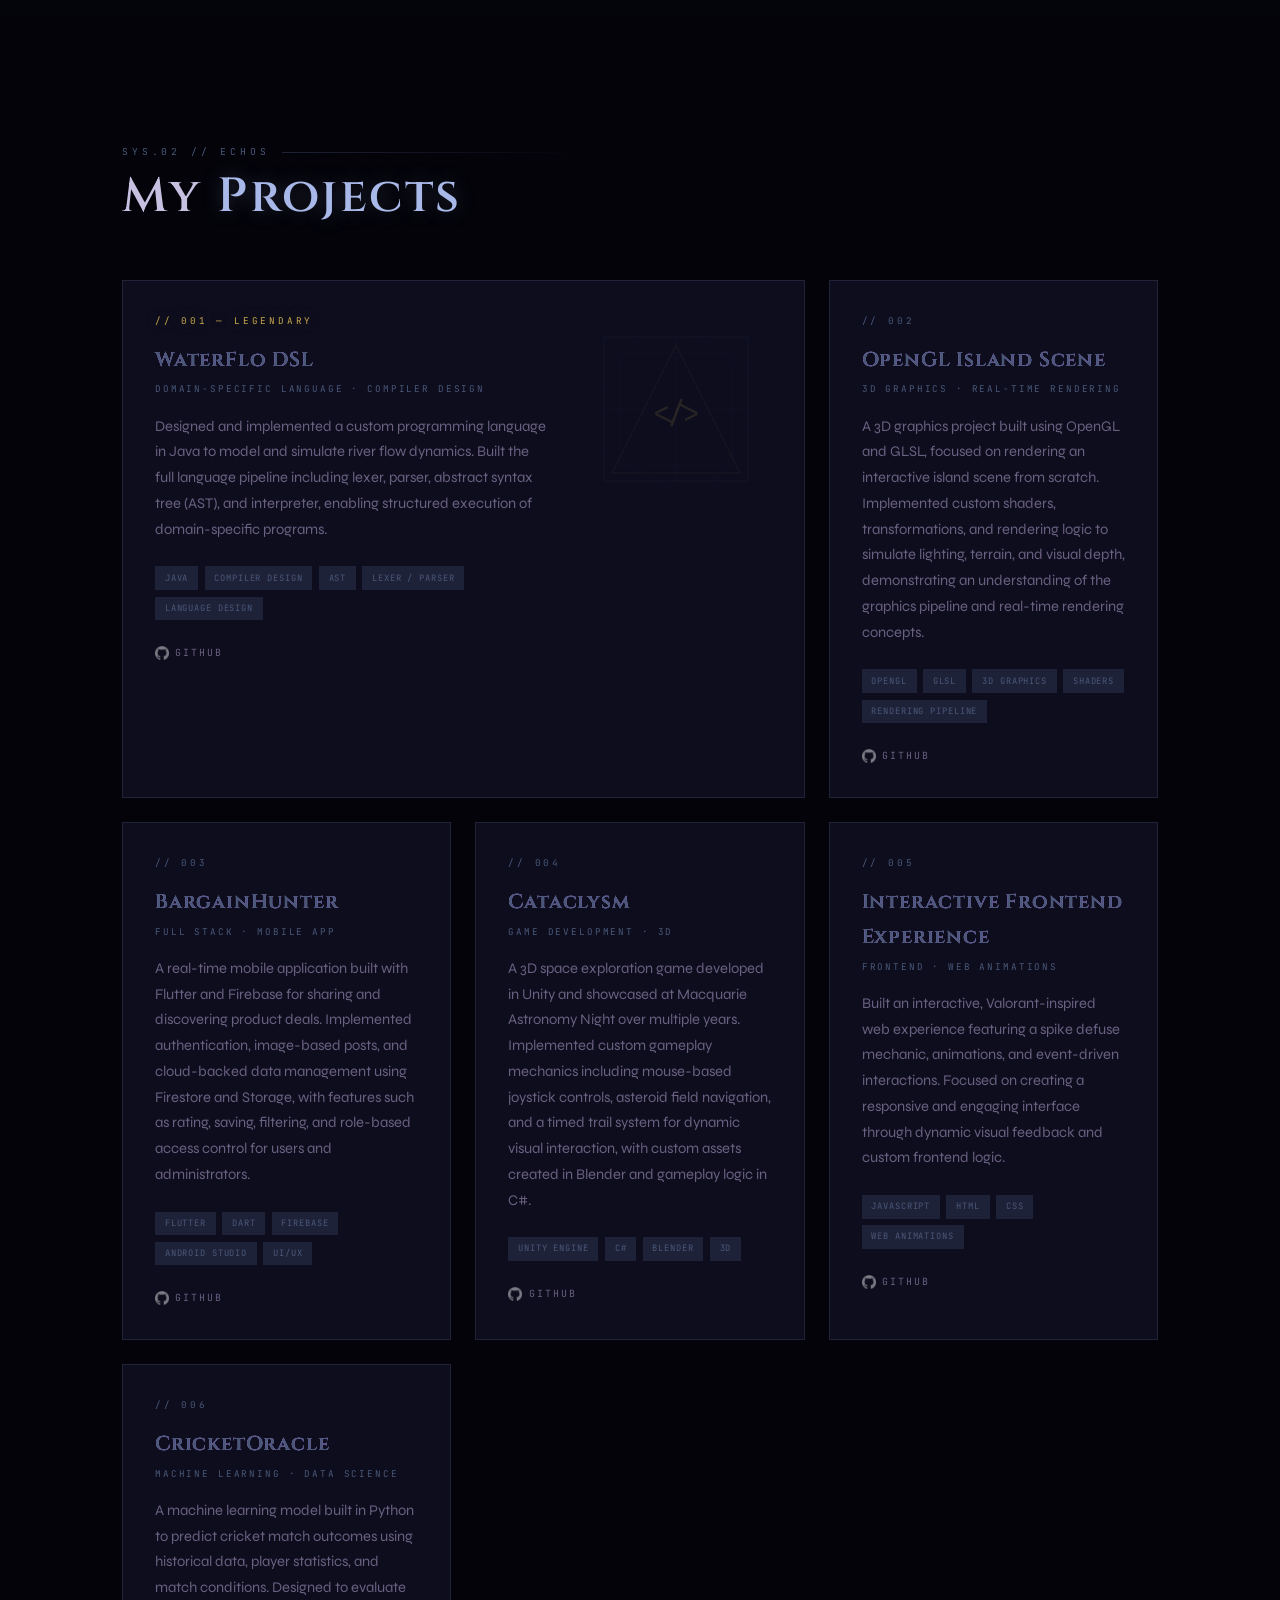
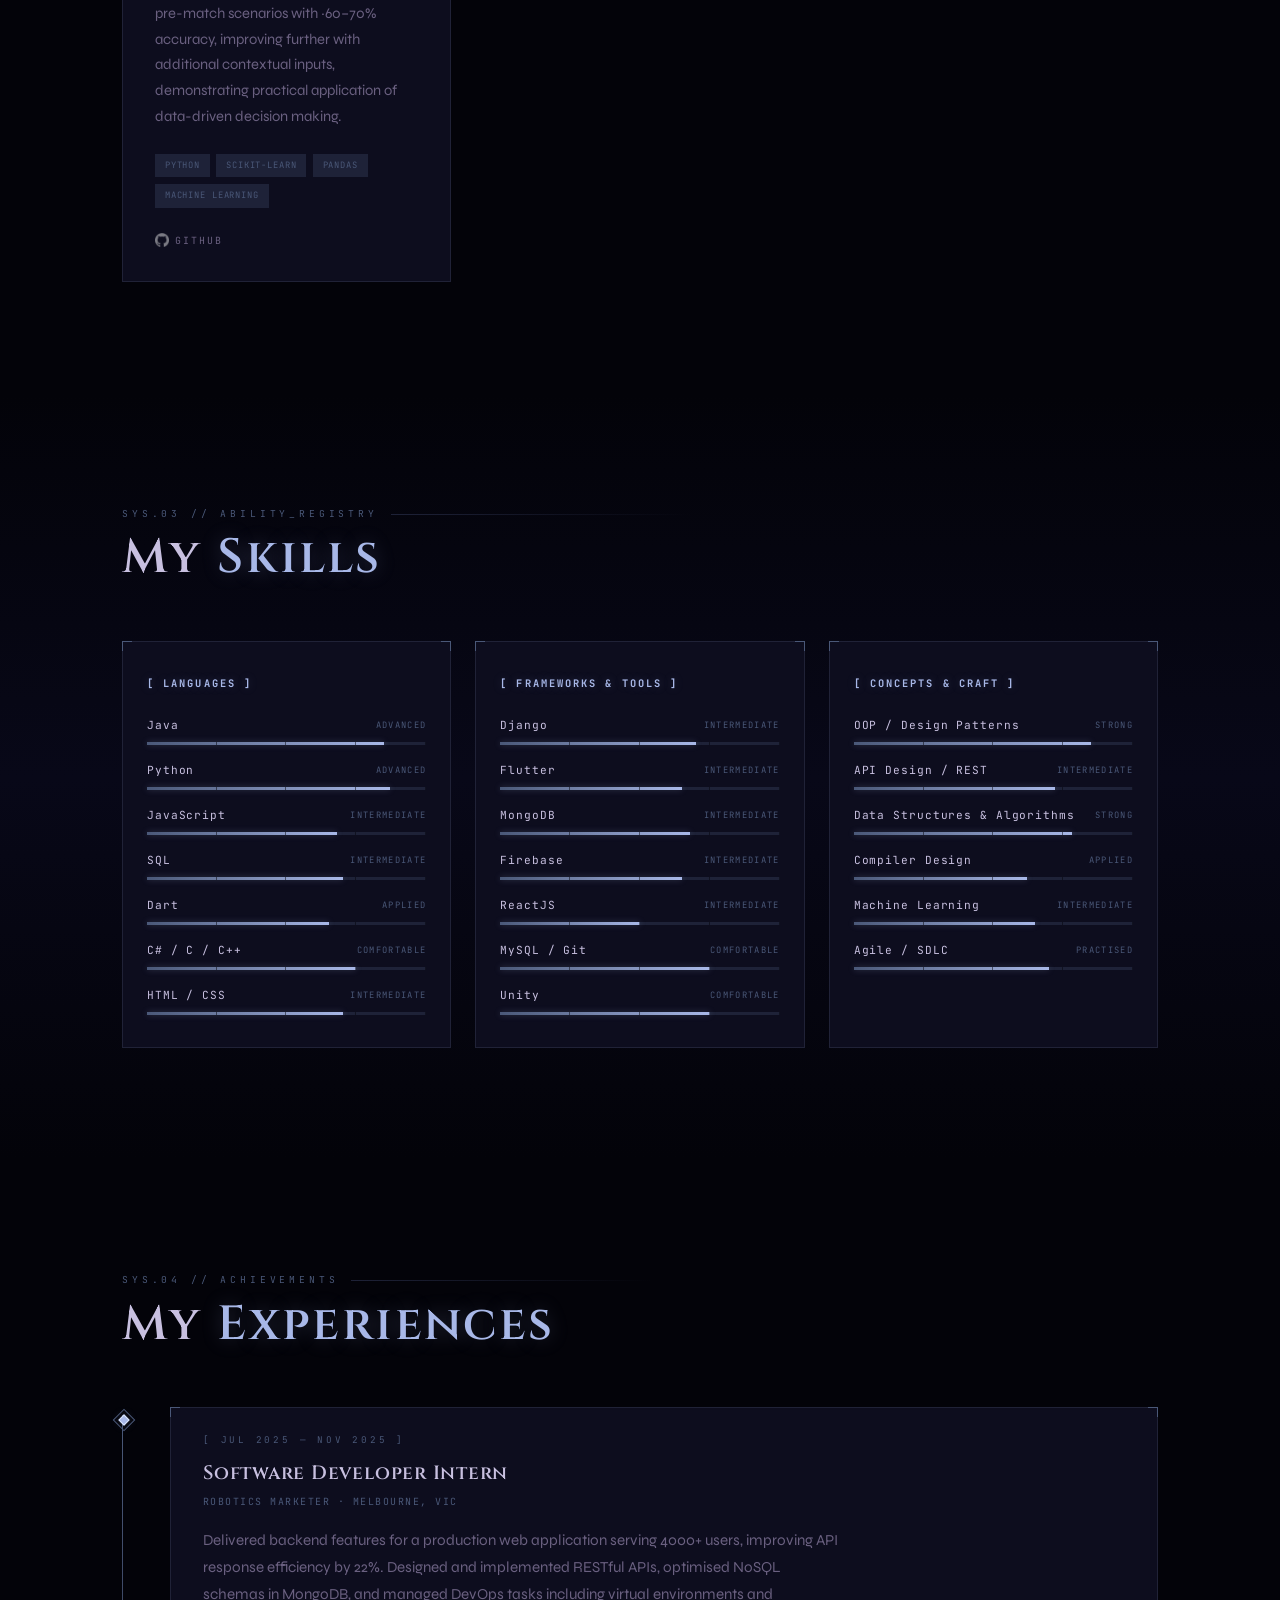
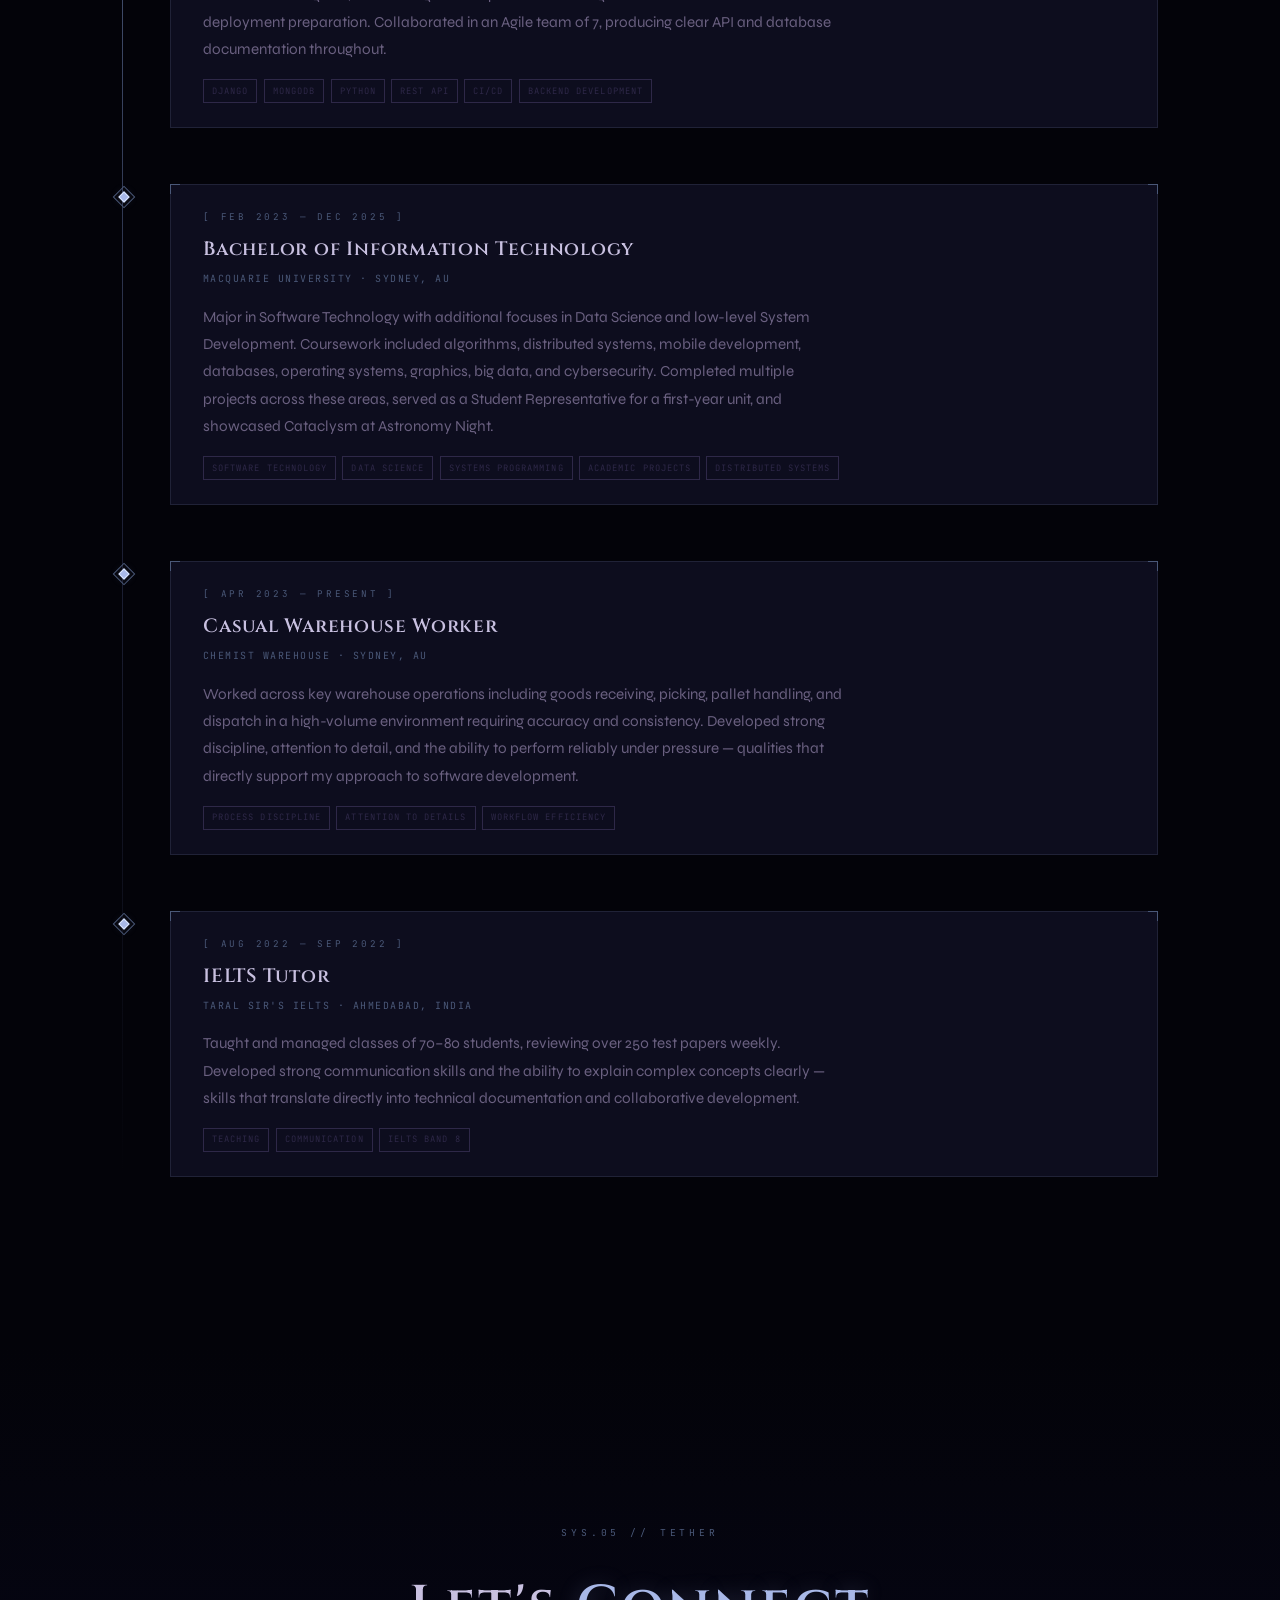
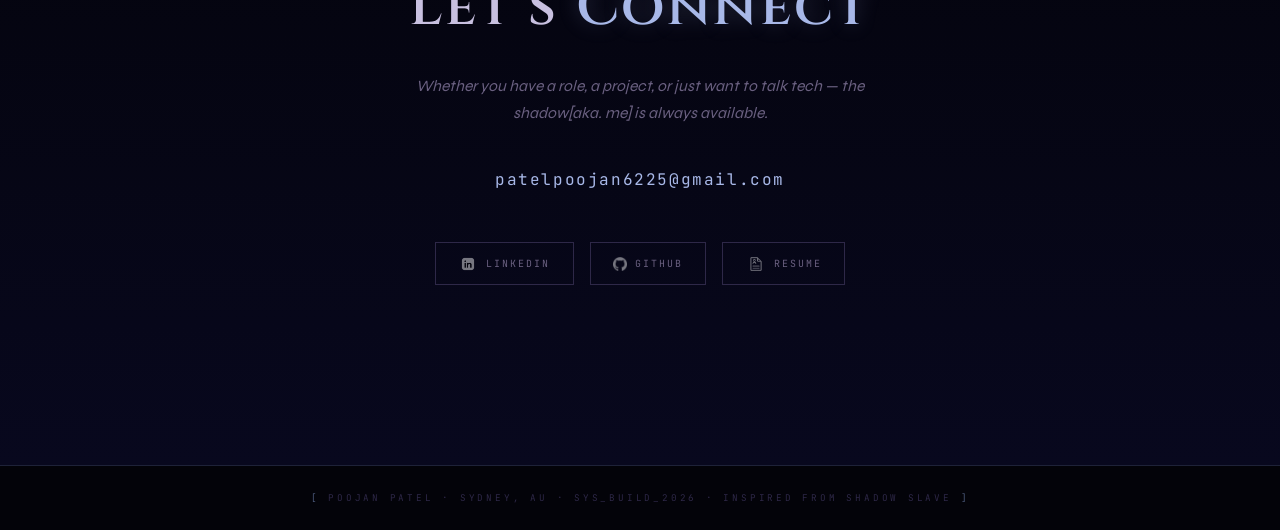
==== commit 30c10f6e: "nothing much, updated the code number." ====
--- a/index.html
+++ b/index.html
@@ -179,7 +179,7 @@
               <div class="stat-label">LEETCODE PROBLEMS</div>
             </div>
             <div class="stat-box">
-              <div class="stat-num legendary-text">15k+ Lines</div>
+              <div class="stat-num legendary-text">30k+ Lines</div>
               <div class="stat-label">Written</div>
             </div>
             <div class="stat-box">
--- a/style.css
+++ b/style.css
@@ -1174,18 +1174,19 @@
   background: var(--panel);
   border:     1px solid var(--border);
   padding:    4px;
+  height:     80vh;
 }
 
 .viewer-frame-wrapper iframe {
   display:    block;
   width:      100%;
-  height:     80vh;
+  height:     100%;
   border:     none;
   background: #1a1a2e;
 }
 
 @media (max-width: 600px) {
-  .viewer-frame-wrapper iframe { height: 60vh; }
+  .viewer-frame-wrapper { height: 60vh; }
   .resume-header { flex-direction: column; align-items: flex-start; }
 }
 
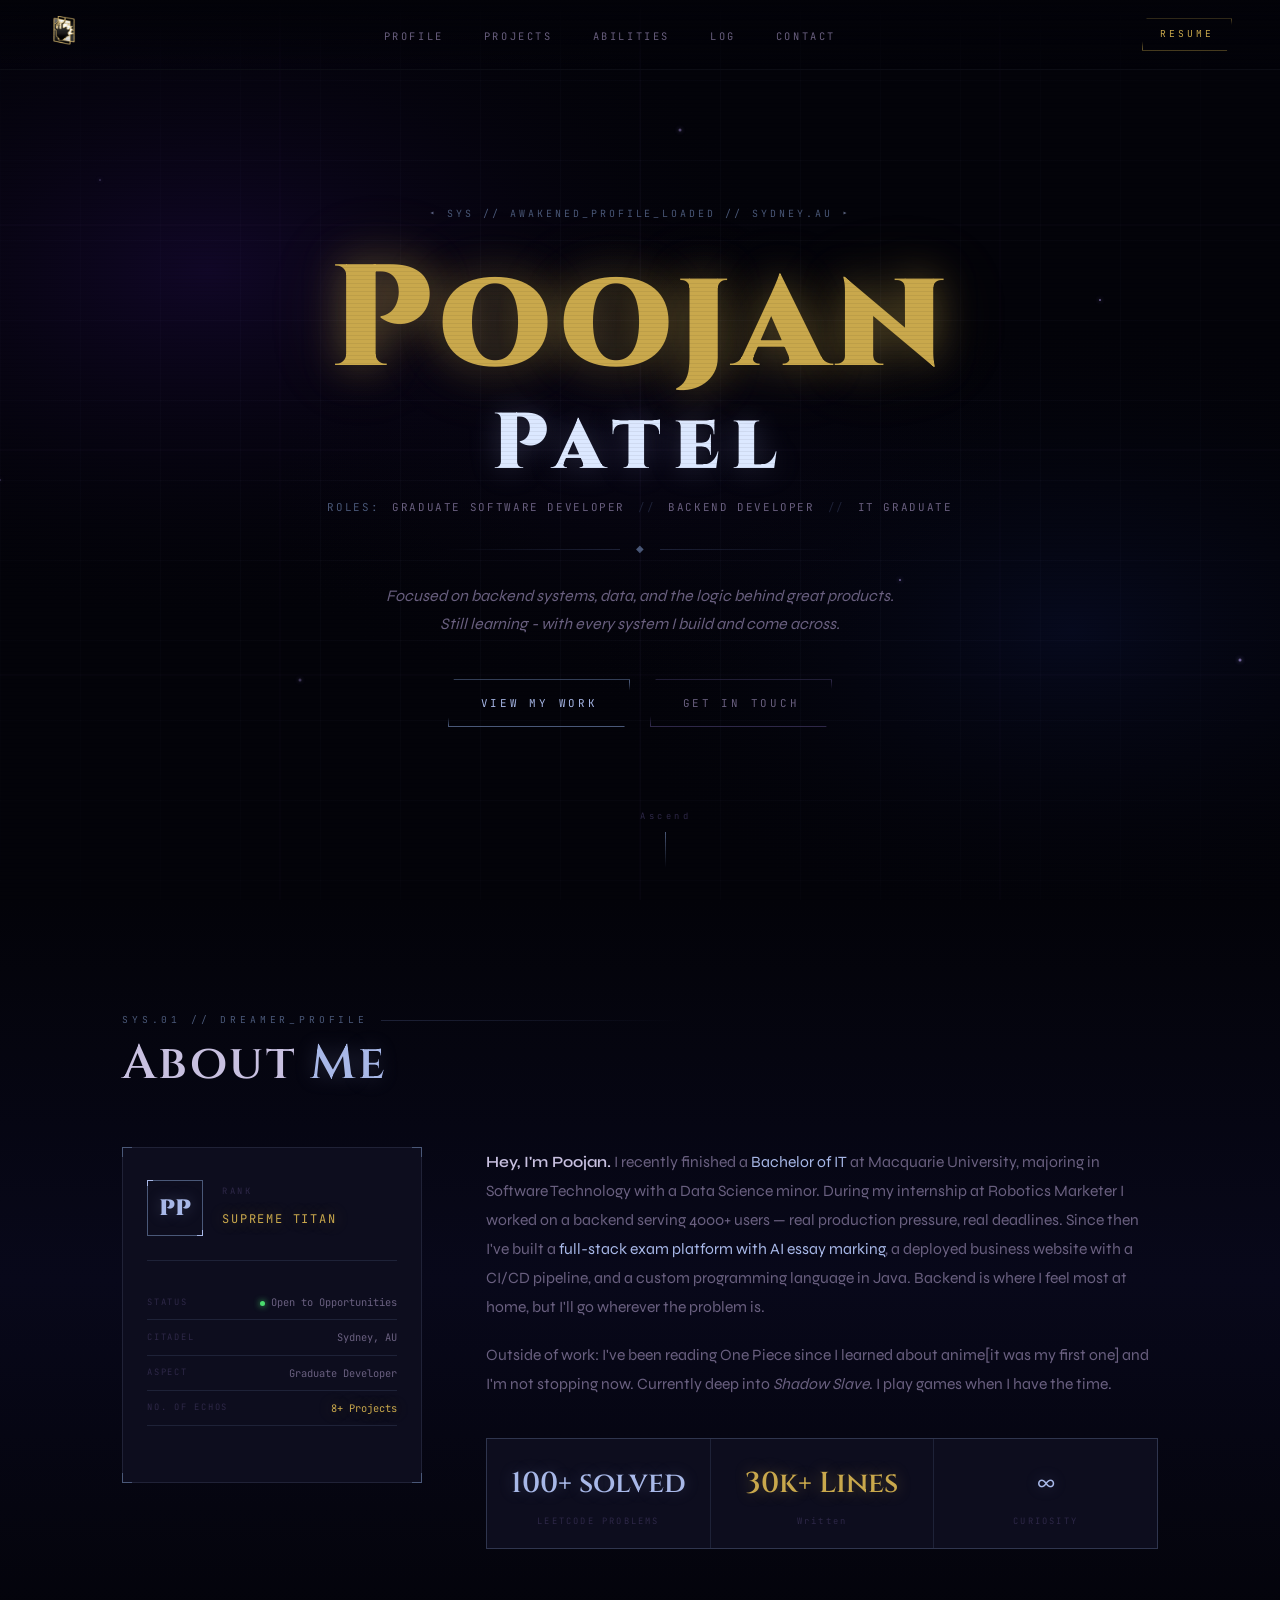
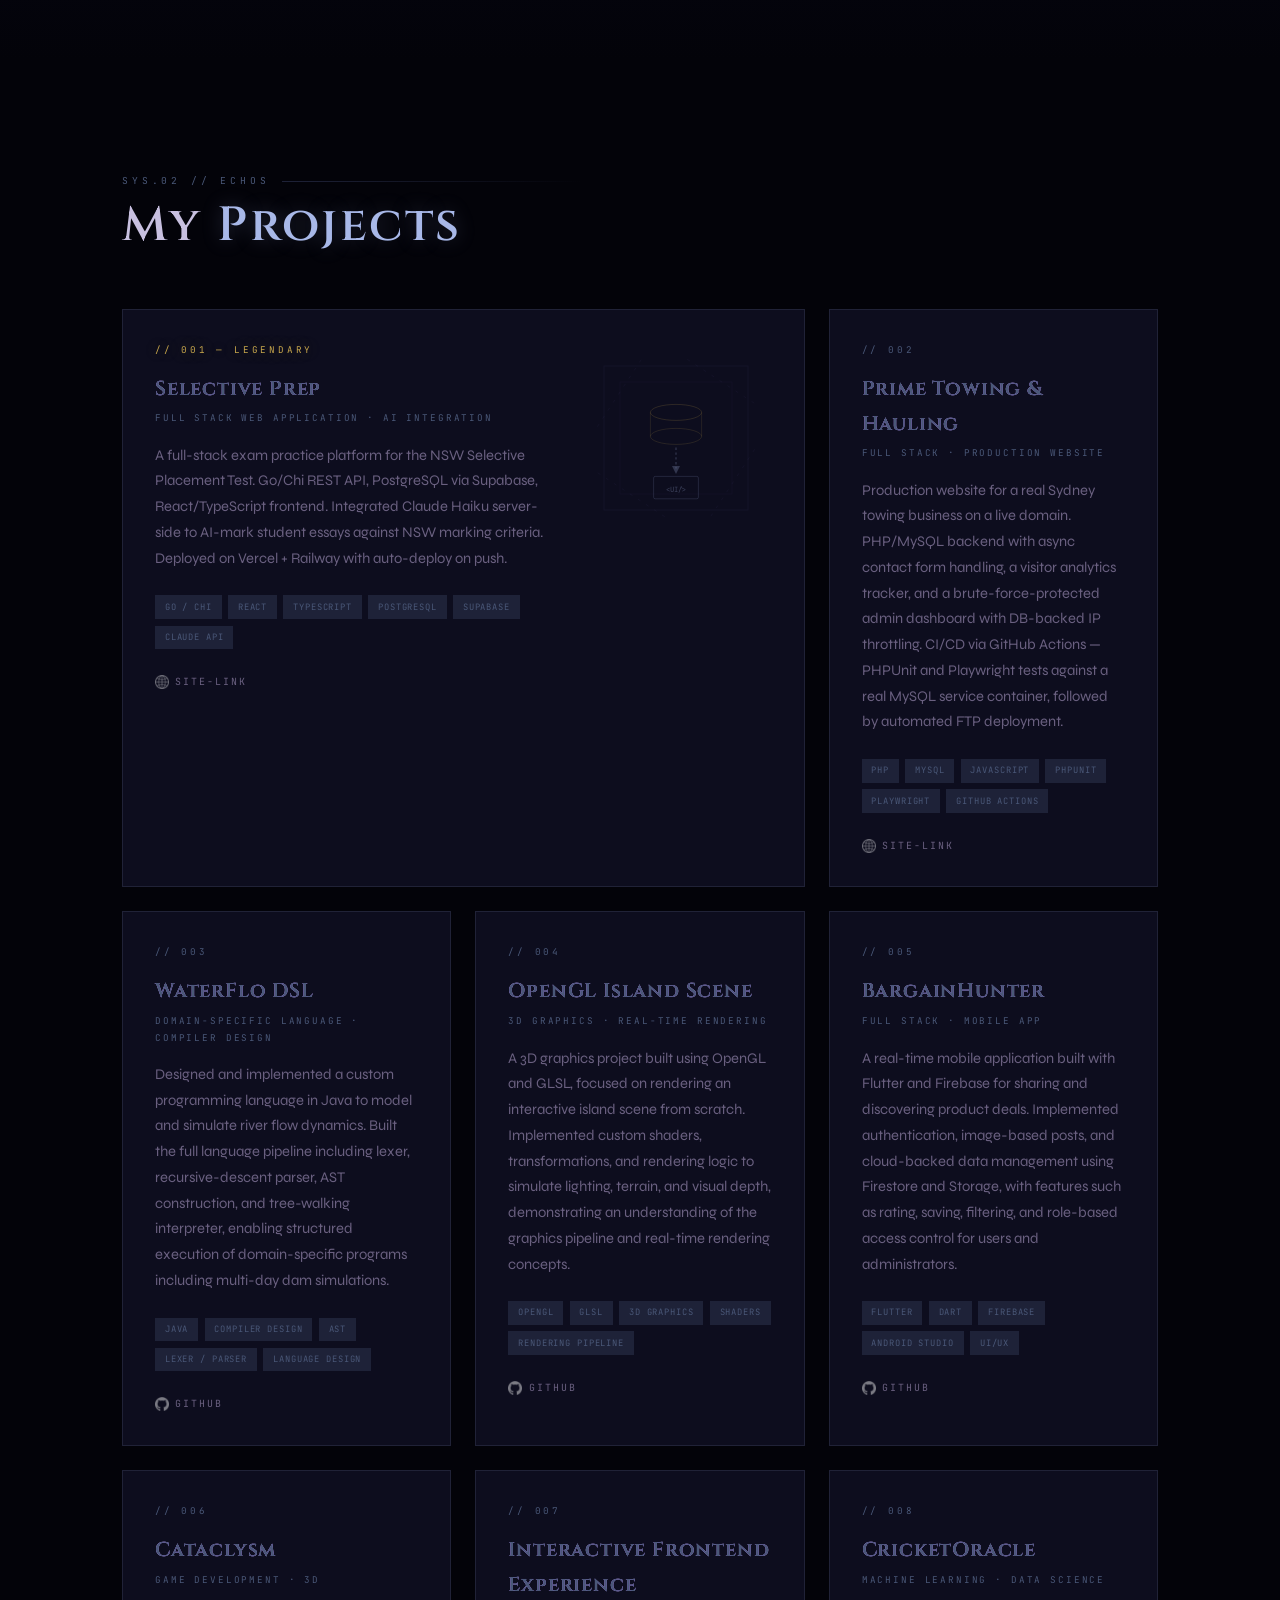
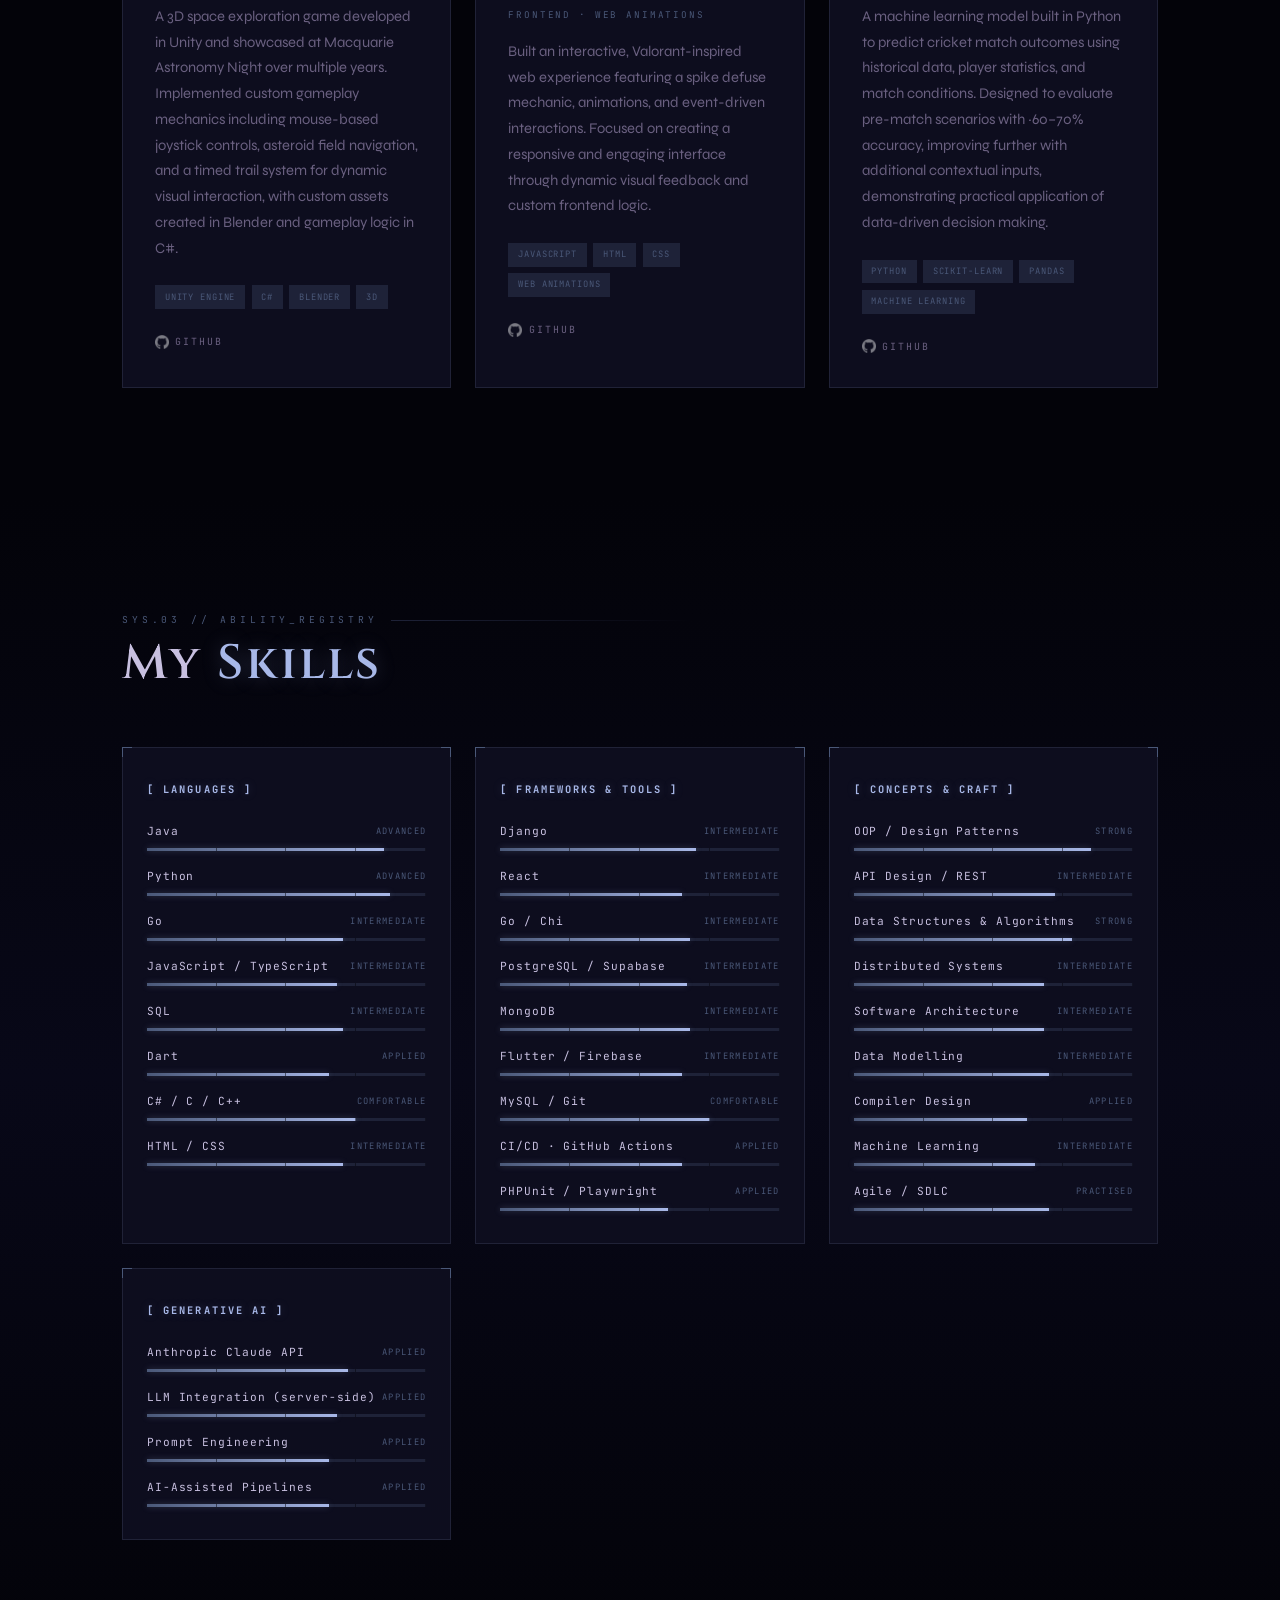
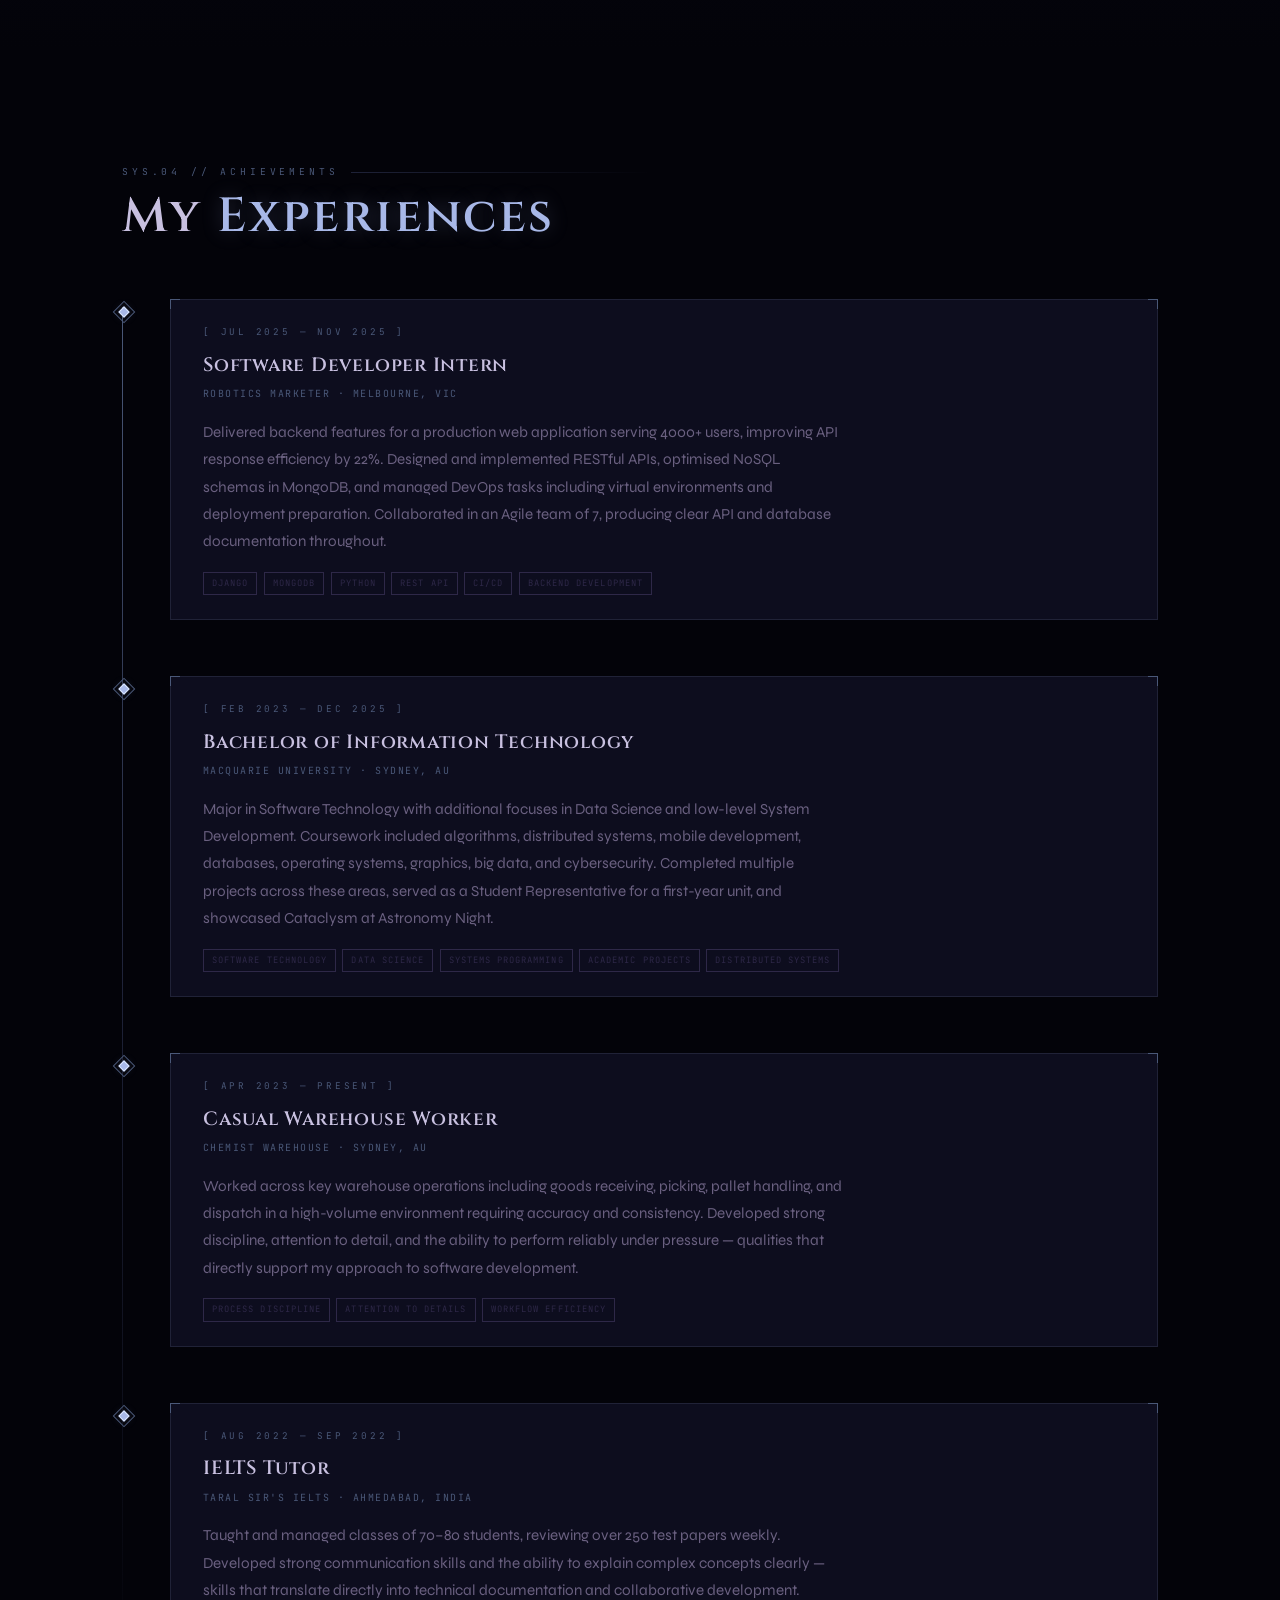
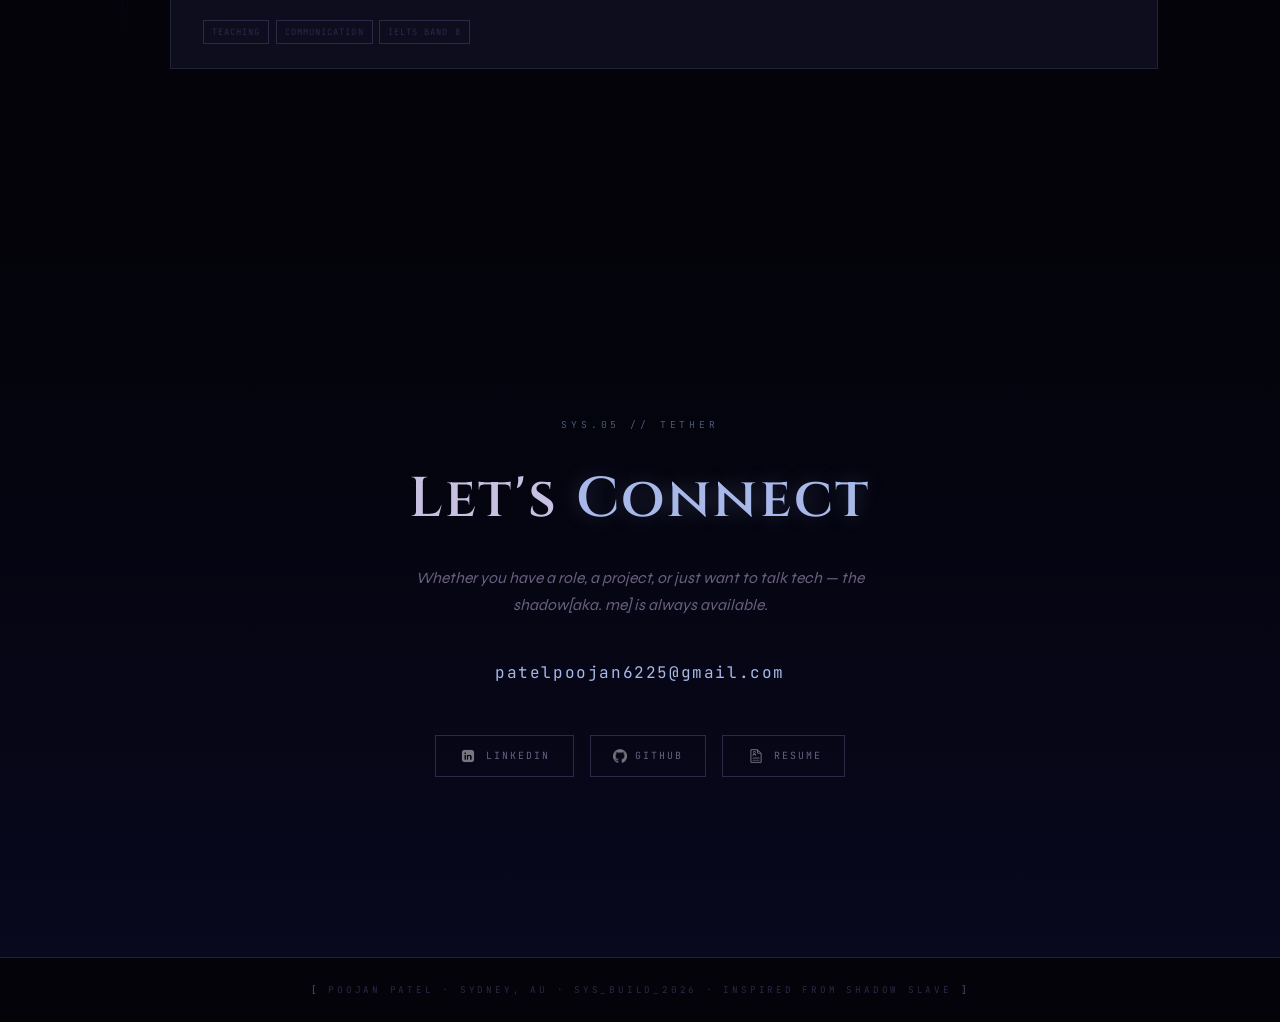
==== commit d8444cae: "added new projects and skills. also, updated the summary section, don't know why I made that cringy " ====
--- a/index.html
+++ b/index.html
@@ -70,7 +70,30 @@
       <li><a href="#experience" data-index="04">Log</a></li>
       <li><a href="#contact"    data-index="05">Contact</a></li>
     </ul>
+    <a href="resume.html" class="nav-resume"><span>Resume</span></a>
+    <button class="hamburger" aria-label="Toggle navigation" aria-expanded="false">
+      <span class="ham-line"></span>
+      <span class="ham-line"></span>
+      <span class="ham-line"></span>
+    </button>
   </nav>
+
+  <!-- MOBILE NAV OVERLAY -->
+  <div class="mobile-nav" aria-hidden="true">
+    <div class="mobile-nav-void" aria-hidden="true"></div>
+    <button class="mobile-nav-close" aria-label="Close navigation">
+      <span class="close-line"></span>
+      <span class="close-line"></span>
+    </button>
+    <nav class="mobile-nav-inner">
+      <a href="#about"      class="mobile-nav-link" data-index="01">Profile</a>
+      <a href="#projects"   class="mobile-nav-link" data-index="02">Projects</a>
+      <a href="#skills"     class="mobile-nav-link" data-index="03">Abilities</a>
+      <a href="#experience" class="mobile-nav-link" data-index="04">Log</a>
+      <a href="#contact"    class="mobile-nav-link" data-index="05">Contact</a>
+      <a href="resume.html" class="mobile-nav-link mobile-nav-resume">Resume</a>
+    </nav>
+  </div>
 
   <!-- ═══════════════ HERO ═══════════════ -->
   <section id="hero">
@@ -160,18 +183,18 @@
             </div>
             <div class="entity-stat">
               <span class="estat-label">NO. OF ECHOS</span>
-              <span class="estat-value legendary-text">5+ Projects</span>
+              <span class="estat-value legendary-text">8+ Projects</span>
             </div>
           </div>
 
         </div>
 
         <div class="about-text">
-           <p class="reveal">
-            <strong>Hey — I'm Poojan.</strong> A fresh <span class="ice-text">Bachelor of IT</span> graduate from Macquarie University — Software Technology major, Data Science minor. I interned at Robotics Marketer shipping backend features to 4000+ users, built a <span class="ice-text">custom programming language in Java</span> from scratch, and rendered 3D scenes with GLSL shaders. I care about backend systems and the craft of building them well.
+          <p class="reveal">
+            <strong>Hey, I'm Poojan.</strong> I recently finished a <span class="ice-text">Bachelor of IT</span> at Macquarie University, majoring in Software Technology with a Data Science minor. During my internship at Robotics Marketer I worked on a backend serving 4000+ users — real production pressure, real deadlines. Since then I've built a <span class="ice-text">full-stack exam platform with AI essay marking</span>, a deployed business website with a CI/CD pipeline, and a custom programming language in Java. Backend is where I feel most at home, but I'll go wherever the problem is.
           </p>
           <p class="reveal reveal-delay-1">
-            Outside the terminal: <strong>One Piece</strong> since forever, <em>Shadow Slave</em> recently consumed my soul, and Valorant when the grind allows.
+            Outside of work: I've been reading One Piece since I learned about anime[it was my first one] and I'm not stopping now. Currently deep into <em>Shadow Slave</em>. I play games when I have the time.
           </p>
           <div class="about-stats reveal reveal-delay-4">
             <div class="stat-box">
@@ -204,7 +227,7 @@
 
       <div class="projects-grid">
 
-        <!-- 001 FEATURED: WaterFlo DSL -->
+        <!-- 001 FEATURED: Selective Prep -->
         <div class="project-card featured reveal">
           <div class="panel-corner tl"></div>
           <div class="panel-corner tr"></div>
@@ -213,32 +236,40 @@
           <div class="card-scan-line"></div>
           <div class="project-body">
             <div class="project-number legendary-text">// 001 — LEGENDARY</div>
-            <div class="project-name" data-text="WaterFlo DSL">WaterFlo DSL</div>
-            <div class="project-type">Domain-Specific Language · Compiler Design</div>
+            <div class="project-name" data-text="Selective Prep">Selective Prep</div>
+            <div class="project-type">Full Stack Web Application · AI Integration</div>
             <p class="project-desc">
-              Designed and implemented a custom programming language in Java to model and simulate river flow dynamics. Built the full language pipeline including lexer, parser, abstract syntax tree (AST), and interpreter, enabling structured execution of domain-specific programs.</p>
+              A full-stack exam practice platform for the NSW Selective Placement Test. Go/Chi REST API, PostgreSQL via Supabase, React/TypeScript frontend. Integrated Claude Haiku server-side to AI-mark student essays against NSW marking criteria. Deployed on Vercel + Railway with auto-deploy on push.</p>
             <div class="project-stack">
-              <span class="stack-tag">Java</span>
-              <span class="stack-tag">Compiler Design</span>
-              <span class="stack-tag">AST</span>
-              <span class="stack-tag">Lexer / Parser</span>
-              <span class="stack-tag">Language Design</span>
+              <span class="stack-tag">Go / Chi</span>
+              <span class="stack-tag">React</span>
+              <span class="stack-tag">TypeScript</span>
+              <span class="stack-tag">PostgreSQL</span>
+              <span class="stack-tag">Supabase</span>
+              <span class="stack-tag">Claude API</span>
             </div>
             <div class="project-links">
-              <a href="https://github.com/PoojanManojkumarPatel/WaterFlo--Domain-Specific-Language" target="_blank" class="project-link">
-                <img src="images/github.png" alt="GitHub" class="github-icon">
-                GitHub
+              <a href="https://selective-preparation.vercel.app" target="_blank" class="project-link">
+                <img src="images/site.png" alt="GitHub" class="github-icon">
+                Site-Link
               </a>
             </div>
           </div>
           <div class="project-sigil" aria-hidden="true">
             <svg viewBox="0 0 200 200" width="160" height="160" xmlns="http://www.w3.org/2000/svg">
-              <rect x="10"  y="10"  width="180" height="180" fill="none" stroke="rgba(140,120,220,0.12)" stroke-width="1"/>
-              <rect x="30"  y="30"  width="140" height="140" fill="none" stroke="rgba(140,120,220,0.08)" stroke-width="1"/>
-              <line x1="100" y1="10"  x2="100" y2="190" stroke="rgba(140,120,220,0.06)" stroke-width="1"/>
-              <line x1="10"  y1="100" x2="190" y2="100" stroke="rgba(140,120,220,0.06)" stroke-width="1"/>
-              <polygon points="100,20 180,180 20,180" fill="none" stroke="rgba(201,168,76,0.15)" stroke-width="1"/>
-              <text x="100" y="118" text-anchor="middle" font-family="JetBrains Mono, monospace" font-size="36" fill="rgba(201,168,76,0.25)">&lt;/&gt;</text>
+              <rect x="10" y="10" width="180" height="180" fill="none" stroke="rgba(140,120,220,0.12)" stroke-width="1"/>
+              <rect x="30" y="30" width="140" height="140" fill="none" stroke="rgba(140,120,220,0.08)" stroke-width="1"/>
+              <!-- DB cylinder -->
+              <ellipse cx="100" cy="68" rx="32" ry="10" fill="none" stroke="rgba(201,168,76,0.3)" stroke-width="1.2"/>
+              <line x1="68" y1="68" x2="68" y2="98" stroke="rgba(201,168,76,0.22)" stroke-width="1.2"/>
+              <line x1="132" y1="68" x2="132" y2="98" stroke="rgba(201,168,76,0.22)" stroke-width="1.2"/>
+              <ellipse cx="100" cy="98" rx="32" ry="10" fill="none" stroke="rgba(201,168,76,0.25)" stroke-width="1.2"/>
+              <!-- API arrow -->
+              <line x1="100" y1="112" x2="100" y2="138" stroke="rgba(168,184,232,0.4)" stroke-width="1.5" stroke-dasharray="3 3"/>
+              <polygon points="100,145 95,135 105,135" fill="rgba(168,184,232,0.4)"/>
+              <!-- Frontend box -->
+              <rect x="72" y="148" width="56" height="28" rx="2" fill="none" stroke="rgba(168,184,232,0.3)" stroke-width="1"/>
+              <text x="100" y="167" text-anchor="middle" font-family="JetBrains Mono,monospace" font-size="9" fill="rgba(168,184,232,0.5)">&lt;UI/&gt;</text>
               <rect x="10" y="10" width="180" height="180" fill="none" stroke="rgba(140,120,220,0.2)" stroke-width="0.5" stroke-dasharray="4 8">
                 <animateTransform attributeName="transform" type="rotate" from="0 100 100" to="360 100 100" dur="30s" repeatCount="indefinite"/>
               </rect>
@@ -246,7 +277,7 @@
           </div>
         </div>
 
-        <!-- 002 OpenGL Island Scene -->
+        <!-- 002 Prime Towing & Hauling -->
         <div class="project-card reveal reveal-delay-1">
           <div class="panel-corner tl"></div>
           <div class="panel-corner tr"></div>
@@ -254,12 +285,68 @@
           <div class="panel-corner br"></div>
           <div class="card-scan-line"></div>
           <div class="project-number">// 002</div>
+          <div class="project-name" data-text="Prime Towing & Hauling">Prime Towing &amp; Hauling</div>
+          <div class="project-type">Full Stack · Production Website</div>
+          <p class="project-desc">
+            Production website for a real Sydney towing business on a live domain. PHP/MySQL backend with async contact form handling, a visitor analytics tracker, and a brute-force-protected admin dashboard with DB-backed IP throttling. CI/CD via GitHub Actions — PHPUnit and Playwright tests against a real MySQL service container, followed by automated FTP deployment.
+          </p>
+          <div class="project-stack">
+            <span class="stack-tag">PHP</span>
+            <span class="stack-tag">MySQL</span>
+            <span class="stack-tag">JavaScript</span>
+            <span class="stack-tag">PHPUnit</span>
+            <span class="stack-tag">Playwright</span>
+            <span class="stack-tag">GitHub Actions</span>
+          </div>
+          <div class="project-links">
+            <a href="https://primetowing.au" target="_blank" class="project-link">
+              <img src="images/site.png" alt="GitHub" class="github-icon">
+                Site-Link
+            </a>
+          </div>
+        </div>
+
+        <!-- 003 WaterFlo DSL -->
+        <div class="project-card reveal reveal-delay-2">
+          <div class="panel-corner tl"></div>
+          <div class="panel-corner tr"></div>
+          <div class="panel-corner bl"></div>
+          <div class="panel-corner br"></div>
+          <div class="card-scan-line"></div>
+          <div class="project-number">// 003</div>
+          <div class="project-name" data-text="WaterFlo DSL">WaterFlo DSL</div>
+          <div class="project-type">Domain-Specific Language · Compiler Design</div>
+          <p class="project-desc">
+            Designed and implemented a custom programming language in Java to model and simulate river flow dynamics. Built the full language pipeline including lexer, recursive-descent parser, AST construction, and tree-walking interpreter, enabling structured execution of domain-specific programs including multi-day dam simulations.
+          </p>
+          <div class="project-stack">
+            <span class="stack-tag">Java</span>
+            <span class="stack-tag">Compiler Design</span>
+            <span class="stack-tag">AST</span>
+            <span class="stack-tag">Lexer / Parser</span>
+            <span class="stack-tag">Language Design</span>
+          </div>
+          <div class="project-links">
+            <a href="https://github.com/PoojanManojkumarPatel/WaterFlo--Domain-Specific-Language" target="_blank" class="project-link">
+              <img src="images/github.png" alt="GitHub" class="github-icon">
+              GitHub
+            </a>
+          </div>
+        </div>
+
+        <!-- 004 OpenGL Island Scene -->
+        <div class="project-card reveal reveal-delay-3">
+          <div class="panel-corner tl"></div>
+          <div class="panel-corner tr"></div>
+          <div class="panel-corner bl"></div>
+          <div class="panel-corner br"></div>
+          <div class="card-scan-line"></div>
+          <div class="project-number">// 004</div>
           <div class="project-name" data-text="OpenGL Island Scene">OpenGL Island Scene</div>
           <div class="project-type">3D Graphics · Real-Time Rendering</div>
           <p class="project-desc">
             A 3D graphics project built using OpenGL and GLSL, focused on rendering an interactive island scene from scratch. Implemented custom shaders, transformations, and rendering logic to simulate lighting, terrain, and visual depth, demonstrating an understanding of the graphics pipeline and real-time rendering concepts.
           </p>
-
           <div class="project-stack">
             <span class="stack-tag">OpenGL</span>
             <span class="stack-tag">GLSL</span>
@@ -275,20 +362,19 @@
           </div>
         </div>
 
-        <!-- 003 BargainHunter -->
-        <div class="project-card reveal reveal-delay-2">
+        <!-- 005 BargainHunter -->
+        <div class="project-card reveal">
           <div class="panel-corner tl"></div>
           <div class="panel-corner tr"></div>
           <div class="panel-corner bl"></div>
           <div class="panel-corner br"></div>
           <div class="card-scan-line"></div>
-          <div class="project-number">// 003</div>
+          <div class="project-number">// 005</div>
           <div class="project-name" data-text="BargainHunter">BargainHunter</div>
           <div class="project-type">Full Stack · Mobile App</div>
           <p class="project-desc">
             A real-time mobile application built with Flutter and Firebase for sharing and discovering product deals. Implemented authentication, image-based posts, and cloud-backed data management using Firestore and Storage, with features such as rating, saving, filtering, and role-based access control for users and administrators.
           </p>
-
           <div class="project-stack">
             <span class="stack-tag">Flutter</span>
             <span class="stack-tag">Dart</span>
@@ -304,20 +390,19 @@
           </div>
         </div>
 
-        <!-- 004 Cataclysm -->
-        <div class="project-card reveal reveal-delay-3">
+        <!-- 006 Cataclysm -->
+        <div class="project-card reveal reveal-delay-1">
           <div class="panel-corner tl"></div>
           <div class="panel-corner tr"></div>
           <div class="panel-corner bl"></div>
           <div class="panel-corner br"></div>
           <div class="card-scan-line"></div>
-          <div class="project-number">// 004</div>
+          <div class="project-number">// 006</div>
           <div class="project-name" data-text="Cataclysm">Cataclysm</div>
           <div class="project-type">Game Development · 3D</div>
           <p class="project-desc">
             A 3D space exploration game developed in Unity and showcased at Macquarie Astronomy Night over multiple years. Implemented custom gameplay mechanics including mouse-based joystick controls, asteroid field navigation, and a timed trail system for dynamic visual interaction, with custom assets created in Blender and gameplay logic in C#.
           </p>
-
           <div class="project-stack">
             <span class="stack-tag">Unity Engine</span>
             <span class="stack-tag">C#</span>
@@ -332,14 +417,14 @@
           </div>
         </div>
 
-        <!-- 005 Interactive Frontend -->
-        <div class="project-card reveal">
+        <!-- 007 Interactive Frontend -->
+        <div class="project-card reveal reveal-delay-2">
           <div class="panel-corner tl"></div>
           <div class="panel-corner tr"></div>
           <div class="panel-corner bl"></div>
           <div class="panel-corner br"></div>
           <div class="card-scan-line"></div>
-          <div class="project-number">// 005</div>
+          <div class="project-number">// 007</div>
           <div class="project-name" data-text="Interactive Frontend Experience">Interactive Frontend Experience</div>
           <div class="project-type">Frontend · Web Animations</div>
           <p class="project-desc">
@@ -354,25 +439,24 @@
           <div class="project-links">
             <a href="https://github.com/PoojanManojkumarPatel/valorant_themed_birthday_card_template" target="_blank" class="project-link">
               <img src="images/github.png" alt="GitHub" class="github-icon">
-          GitHub
-        </a>
-          </div>
-        </div>
-
-        <!-- 006 CricketOracle -->
-        <div class="project-card reveal reveal-delay-1">
+              GitHub
+            </a>
+          </div>
+        </div>
+
+        <!-- 008 CricketOracle -->
+        <div class="project-card reveal reveal-delay-3">
           <div class="panel-corner tl"></div>
           <div class="panel-corner tr"></div>
           <div class="panel-corner bl"></div>
           <div class="panel-corner br"></div>
           <div class="card-scan-line"></div>
-          <div class="project-number">// 006</div>
+          <div class="project-number">// 008</div>
           <div class="project-name" data-text="CricketOracle">CricketOracle</div>
           <div class="project-type">Machine Learning · Data Science</div>
           <p class="project-desc">
             A machine learning model built in Python to predict cricket match outcomes using historical data, player statistics, and match conditions. Designed to evaluate pre-match scenarios with ~60–70% accuracy, improving further with additional contextual inputs, demonstrating practical application of data-driven decision making.
           </p>
-
           <div class="project-stack">
             <span class="stack-tag">Python</span>
             <span class="stack-tag">Scikit-learn</span>
@@ -416,7 +500,11 @@
               <div class="skill-bar"><div class="skill-bar-track"></div><div class="skill-bar-fill" data-width="87"></div></div>
             </div>
             <div class="skill-item">
-              <div class="skill-name-row"><span class="skill-name">JavaScript</span><span class="skill-level">INTERMEDIATE</span></div>
+              <div class="skill-name-row"><span class="skill-name">Go</span><span class="skill-level">INTERMEDIATE</span></div>
+              <div class="skill-bar"><div class="skill-bar-track"></div><div class="skill-bar-fill" data-width="70"></div></div>
+            </div>
+            <div class="skill-item">
+              <div class="skill-name-row"><span class="skill-name">JavaScript / TypeScript</span><span class="skill-level">INTERMEDIATE</span></div>
               <div class="skill-bar"><div class="skill-bar-track"></div><div class="skill-bar-fill" data-width="68"></div></div>
             </div>
             <div class="skill-item">
@@ -448,28 +536,36 @@
               <div class="skill-bar"><div class="skill-bar-track"></div><div class="skill-bar-fill" data-width="70"></div></div>
             </div>
             <div class="skill-item">
-              <div class="skill-name-row"><span class="skill-name">Flutter</span><span class="skill-level">INTERMEDIATE</span></div>
+              <div class="skill-name-row"><span class="skill-name">React</span><span class="skill-level">INTERMEDIATE</span></div>
               <div class="skill-bar"><div class="skill-bar-track"></div><div class="skill-bar-fill" data-width="65"></div></div>
+            </div>
+            <div class="skill-item">
+              <div class="skill-name-row"><span class="skill-name">Go / Chi</span><span class="skill-level">INTERMEDIATE</span></div>
+              <div class="skill-bar"><div class="skill-bar-track"></div><div class="skill-bar-fill" data-width="68"></div></div>
+            </div>
+            <div class="skill-item">
+              <div class="skill-name-row"><span class="skill-name">PostgreSQL / Supabase</span><span class="skill-level">INTERMEDIATE</span></div>
+              <div class="skill-bar"><div class="skill-bar-track"></div><div class="skill-bar-fill" data-width="67"></div></div>
             </div>
             <div class="skill-item">
               <div class="skill-name-row"><span class="skill-name">MongoDB</span><span class="skill-level">INTERMEDIATE</span></div>
               <div class="skill-bar"><div class="skill-bar-track"></div><div class="skill-bar-fill" data-width="68"></div></div>
             </div>
             <div class="skill-item">
-              <div class="skill-name-row"><span class="skill-name">Firebase</span><span class="skill-level">INTERMEDIATE</span></div>
+              <div class="skill-name-row"><span class="skill-name">Flutter / Firebase</span><span class="skill-level">INTERMEDIATE</span></div>
               <div class="skill-bar"><div class="skill-bar-track"></div><div class="skill-bar-fill" data-width="65"></div></div>
-            </div>
-            <div class="skill-item">
-              <div class="skill-name-row"><span class="skill-name">ReactJS</span><span class="skill-level">INTERMEDIATE</span></div>
-              <div class="skill-bar"><div class="skill-bar-track"></div><div class="skill-bar-fill" data-width="50"></div></div>
             </div>
             <div class="skill-item">
               <div class="skill-name-row"><span class="skill-name">MySQL / Git</span><span class="skill-level">COMFORTABLE</span></div>
               <div class="skill-bar"><div class="skill-bar-track"></div><div class="skill-bar-fill" data-width="75"></div></div>
             </div>
             <div class="skill-item">
-              <div class="skill-name-row"><span class="skill-name">Unity</span><span class="skill-level">COMFORTABLE</span></div>
-              <div class="skill-bar"><div class="skill-bar-track"></div><div class="skill-bar-fill" data-width="75"></div></div>
+              <div class="skill-name-row"><span class="skill-name">CI/CD · GitHub Actions</span><span class="skill-level">APPLIED</span></div>
+              <div class="skill-bar"><div class="skill-bar-track"></div><div class="skill-bar-fill" data-width="65"></div></div>
+            </div>
+            <div class="skill-item">
+              <div class="skill-name-row"><span class="skill-name">PHPUnit / Playwright</span><span class="skill-level">APPLIED</span></div>
+              <div class="skill-bar"><div class="skill-bar-track"></div><div class="skill-bar-fill" data-width="60"></div></div>
             </div>
           </div>
         </div>
@@ -492,6 +588,18 @@
               <div class="skill-bar"><div class="skill-bar-track"></div><div class="skill-bar-fill" data-width="78"></div></div>
             </div>
             <div class="skill-item">
+              <div class="skill-name-row"><span class="skill-name">Distributed Systems</span><span class="skill-level">INTERMEDIATE</span></div>
+              <div class="skill-bar"><div class="skill-bar-track"></div><div class="skill-bar-fill" data-width="68"></div></div>
+            </div>
+            <div class="skill-item">
+              <div class="skill-name-row"><span class="skill-name">Software Architecture</span><span class="skill-level">INTERMEDIATE</span></div>
+              <div class="skill-bar"><div class="skill-bar-track"></div><div class="skill-bar-fill" data-width="68"></div></div>
+            </div>
+            <div class="skill-item">
+              <div class="skill-name-row"><span class="skill-name">Data Modelling</span><span class="skill-level">INTERMEDIATE</span></div>
+              <div class="skill-bar"><div class="skill-bar-track"></div><div class="skill-bar-fill" data-width="70"></div></div>
+            </div>
+            <div class="skill-item">
               <div class="skill-name-row"><span class="skill-name">Compiler Design</span><span class="skill-level">APPLIED</span></div>
               <div class="skill-bar"><div class="skill-bar-track"></div><div class="skill-bar-fill" data-width="62"></div></div>
             </div>
@@ -502,6 +610,30 @@
             <div class="skill-item">
               <div class="skill-name-row"><span class="skill-name">Agile / SDLC</span><span class="skill-level">PRACTISED</span></div>
               <div class="skill-bar"><div class="skill-bar-track"></div><div class="skill-bar-fill" data-width="70"></div></div>
+            </div>
+          </div>
+        </div>
+
+        <div class="skill-category reveal reveal-delay-3">
+          <div class="panel-corner tl"></div>
+          <div class="panel-corner tr"></div>
+          <div class="skill-cat-title">[ GENERATIVE AI ]</div>
+          <div class="skill-list">
+            <div class="skill-item">
+              <div class="skill-name-row"><span class="skill-name">Anthropic Claude API</span><span class="skill-level">APPLIED</span></div>
+              <div class="skill-bar"><div class="skill-bar-track"></div><div class="skill-bar-fill" data-width="72"></div></div>
+            </div>
+            <div class="skill-item">
+              <div class="skill-name-row"><span class="skill-name">LLM Integration (server-side)</span><span class="skill-level">APPLIED</span></div>
+              <div class="skill-bar"><div class="skill-bar-track"></div><div class="skill-bar-fill" data-width="68"></div></div>
+            </div>
+            <div class="skill-item">
+              <div class="skill-name-row"><span class="skill-name">Prompt Engineering</span><span class="skill-level">APPLIED</span></div>
+              <div class="skill-bar"><div class="skill-bar-track"></div><div class="skill-bar-fill" data-width="65"></div></div>
+            </div>
+            <div class="skill-item">
+              <div class="skill-name-row"><span class="skill-name">AI-Assisted Pipelines</span><span class="skill-level">APPLIED</span></div>
+              <div class="skill-bar"><div class="skill-bar-track"></div><div class="skill-bar-fill" data-width="65"></div></div>
             </div>
           </div>
         </div>
--- a/style.css
+++ b/style.css
@@ -1190,6 +1190,269 @@
   .resume-header { flex-direction: column; align-items: flex-start; }
 }
 
+/* ══════════ NAV RESUME BUTTON ══════════ */
+.nav-resume {
+  font-family:     'JetBrains Mono', monospace;
+  font-size:       0.6rem;
+  letter-spacing:  0.3em;
+  text-transform:  uppercase;
+  text-decoration: none;
+  color:           var(--gold);
+  border:          1px solid rgba(201, 168, 76, 0.45);
+  padding:         0.42rem 1.1rem;
+  position:        relative;
+  overflow:        hidden;
+  clip-path:       polygon(5px 0%, 100% 0%, calc(100% - 5px) 100%, 0% 100%);
+  transition:      color 0.35s, border-color 0.35s, box-shadow 0.35s;
+  box-shadow:      0 0 8px rgba(201, 168, 76, 0.1);
+}
+.nav-resume::before {
+  content:    '';
+  position:   absolute;
+  inset:      0;
+  background: var(--gold);
+  transform:  translateX(-101%);
+  transition: transform 0.4s cubic-bezier(0.77, 0, 0.175, 1);
+}
+.nav-resume:hover {
+  color:        var(--void);
+  border-color: var(--gold);
+  box-shadow:   0 0 18px var(--gold-glow);
+}
+.nav-resume:hover::before { transform: translateX(0); }
+.nav-resume span          { position: relative; z-index: 1; }
+
+/* ══════════ HAMBURGER ══════════ */
+.hamburger {
+  display:         none;
+  flex-direction:  column;
+  justify-content: center;
+  gap:             5px;
+  background:      none;
+  border:          none;
+  cursor:          pointer;
+  padding:         6px 4px;
+  z-index:         200;
+  position:        relative;
+}
+.ham-line {
+  display:          block;
+  width:            24px;
+  height:           2px;
+  background:       var(--ice);
+  border-radius:    1px;
+  box-shadow:       0 0 6px var(--ice-glow);
+  transform-origin: center;
+  transition:
+    transform  0.45s cubic-bezier(0.23, 1, 0.32, 1),
+    opacity    0.3s ease,
+    width      0.3s ease,
+    background 0.35s ease,
+    box-shadow 0.35s ease;
+}
+
+/* X — void unsealed */
+.hamburger.open .ham-line:nth-child(1) {
+  transform:  translateY(7px) rotate(45deg);
+  background: var(--nightmare);
+  box-shadow: 0 0 12px var(--nm-glow), 0 0 24px rgba(123,79,200,0.4);
+}
+.hamburger.open .ham-line:nth-child(2) {
+  opacity: 0;
+  width:   0;
+}
+.hamburger.open .ham-line:nth-child(3) {
+  transform:  translateY(-7px) rotate(-45deg);
+  background: var(--nightmare);
+  box-shadow: 0 0 12px var(--nm-glow), 0 0 24px rgba(123,79,200,0.4);
+}
+
+/* ══════════ MOBILE NAV OVERLAY ══════════ */
+.mobile-nav {
+  position:        fixed;
+  inset:           0;
+  z-index:         150;
+  display:         flex;
+  flex-direction:  column;
+  align-items:     center;
+  justify-content: center;
+  background:      radial-gradient(ellipse at 50% 0%, rgba(123,79,200,0.2) 0%, rgba(3,3,9,0.97) 55%);
+  backdrop-filter: blur(16px);
+  -webkit-backdrop-filter: blur(16px);
+  /* sealed void */
+  clip-path:      polygon(50% 50%, 50% 50%, 50% 50%, 50% 50%);
+  opacity:         0;
+  pointer-events:  none;
+  transition:
+    clip-path 0.55s cubic-bezier(0.77, 0, 0.175, 1),
+    opacity   0.25s ease;
+}
+.mobile-nav::before {
+  content:  '';
+  position: absolute;
+  inset:    0;
+  background: repeating-linear-gradient(
+    to bottom,
+    transparent 0px,
+    transparent 3px,
+    rgba(123,79,200,0.025) 3px,
+    rgba(123,79,200,0.025) 4px
+  );
+  pointer-events: none;
+}
+/* torn open */
+.mobile-nav.open {
+  clip-path:     polygon(0% 0%, 100% 0%, 100% 100%, 0% 100%);
+  opacity:       1;
+  pointer-events: auto;
+  transition:
+    clip-path 0.55s cubic-bezier(0.77, 0, 0.175, 1),
+    opacity   0.08s ease;
+}
+
+/* ── Close button inside overlay ── */
+.mobile-nav-close {
+  position:        absolute;
+  top:             1rem;
+  right:           1.25rem;
+  z-index:         10;
+  background:      none;
+  border:          1px solid rgba(168, 184, 232, 0.25);
+  cursor:          pointer;
+  width:           44px;
+  height:          44px;
+  display:         flex;
+  align-items:     center;
+  justify-content: center;
+  opacity:         0;
+  transform:       scale(0.75);
+  pointer-events:  none;
+  transition:      opacity 0.3s, transform 0.3s, border-color 0.25s, box-shadow 0.25s, background 0.25s;
+  -webkit-tap-highlight-color: transparent;
+}
+
+.mobile-nav.open .mobile-nav-close {
+  opacity:        1;
+  transform:      scale(1);
+  pointer-events: auto;
+  transition:     opacity 0.35s 0.5s ease, transform 0.35s 0.5s ease,
+                  border-color 0.25s, box-shadow 0.25s, background 0.25s;
+}
+.mobile-nav-close:hover,
+.mobile-nav-close:focus-visible {
+  border-color: var(--nightmare);
+  box-shadow:   0 0 16px var(--nm-glow);
+  background:   rgba(123, 79, 200, 0.08);
+  outline:      none;
+}
+.mobile-nav-close:active {
+  background:   rgba(123, 79, 200, 0.2);
+  border-color: var(--nightmare);
+  box-shadow:   0 0 24px var(--nm-glow);
+  transform:    scale(0.88);
+}
+.mobile-nav-close:hover .close-line,
+.mobile-nav-close:active .close-line,
+.mobile-nav-close:focus-visible .close-line {
+  background: var(--nightmare);
+  box-shadow: 0 0 8px var(--nm-glow);
+}
+.close-line {
+  position:      absolute;
+  width:         18px;
+  height:        2px;
+  background:    var(--ice);
+  border-radius: 1px;
+  box-shadow:    0 0 4px var(--ice-glow);
+  transition:    background 0.25s, box-shadow 0.25s;
+}
+.close-line:nth-child(1) { transform: rotate(45deg); }
+.close-line:nth-child(2) { transform: rotate(-45deg); }
+
+.mobile-nav-void {
+  position: absolute;
+  top:      0; left: 0; right: 0;
+  height:   3px;
+  background: linear-gradient(to right, transparent, var(--nightmare), var(--gold), var(--nightmare), transparent);
+  box-shadow: 0 0 20px var(--nm-glow), 0 0 40px rgba(123,79,200,0.3);
+  animation:  void-pulse 3s ease-in-out infinite;
+}
+@keyframes void-pulse {
+  0%, 100% { opacity: 0.6; }
+  50%       { opacity: 1;   box-shadow: 0 0 30px var(--nm-glow), 0 0 60px rgba(123,79,200,0.5); }
+}
+
+.mobile-nav-inner {
+  display:        flex;
+  flex-direction: column;
+  align-items:    center;
+  gap:            2.2rem;
+  padding:        2rem 0;
+}
+
+/* items — materialise from the void */
+.mobile-nav-link {
+  font-family:     'Cinzel', serif;
+  font-size:       1.1rem;
+  font-weight:     600;
+  letter-spacing:  0.35em;
+  text-transform:  uppercase;
+  text-decoration: none;
+  color:           var(--text-dim);
+  position:        relative;
+  opacity:         0;
+  transform:       translateY(14px);
+  transition:      color 0.3s, text-shadow 0.3s, opacity 0.2s, transform 0.2s;
+}
+.mobile-nav-link::before {
+  content:     attr(data-index);
+  position:    absolute;
+  left:        -2.2rem;
+  top:         50%;
+  transform:   translateY(-50%);
+  font-family: 'JetBrains Mono', monospace;
+  font-size:   0.5rem;
+  color:       var(--ice-dim);
+  letter-spacing: 0.1em;
+}
+.mobile-nav-link:hover,
+.mobile-nav-link.active {
+  color:       var(--ice);
+  text-shadow: 0 0 20px var(--ice-glow), 0 0 40px rgba(168,184,232,0.12);
+}
+
+/* staggered materialisation */
+.mobile-nav.open .mobile-nav-link {
+  opacity:   1;
+  transform: translateY(0);
+}
+.mobile-nav.open .mobile-nav-link:nth-child(1) { transition: color 0.3s, text-shadow 0.3s, opacity 0.4s 0.20s ease, transform 0.4s 0.20s ease; }
+.mobile-nav.open .mobile-nav-link:nth-child(2) { transition: color 0.3s, text-shadow 0.3s, opacity 0.4s 0.29s ease, transform 0.4s 0.29s ease; }
+.mobile-nav.open .mobile-nav-link:nth-child(3) { transition: color 0.3s, text-shadow 0.3s, opacity 0.4s 0.38s ease, transform 0.4s 0.38s ease; }
+.mobile-nav.open .mobile-nav-link:nth-child(4) { transition: color 0.3s, text-shadow 0.3s, opacity 0.4s 0.47s ease, transform 0.4s 0.47s ease; }
+.mobile-nav.open .mobile-nav-link:nth-child(5) { transition: color 0.3s, text-shadow 0.3s, opacity 0.4s 0.56s ease, transform 0.4s 0.56s ease; }
+.mobile-nav.open .mobile-nav-link:nth-child(6) { transition: color 0.3s, text-shadow 0.3s, opacity 0.4s 0.65s ease, transform 0.4s 0.65s ease; }
+
+/* Resume — legendary gold treatment */
+.mobile-nav-resume {
+  color:        var(--gold) !important;
+  text-shadow:  0 0 14px var(--gold-glow);
+  border:       1px solid rgba(201, 168, 76, 0.3);
+  padding:      0.5rem 1.8rem;
+  margin-top:   0.4rem;
+  clip-path:    polygon(6px 0%, 100% 0%, calc(100% - 6px) 100%, 0% 100%);
+  transition:   color 0.3s, text-shadow 0.3s, border-color 0.3s, box-shadow 0.3s, opacity 0.2s, transform 0.2s !important;
+}
+.mobile-nav-resume:hover {
+  text-shadow:  0 0 22px var(--gold-glow), 0 0 44px rgba(201,168,76,0.3) !important;
+  border-color: var(--gold) !important;
+  box-shadow:   0 0 18px var(--gold-glow);
+}
+.mobile-nav.open .mobile-nav-resume {
+  transition: color 0.3s, text-shadow 0.3s, border-color 0.3s, box-shadow 0.3s,
+              opacity 0.4s 0.65s ease, transform 0.4s 0.65s ease !important;
+}
+
 /* ══════════ RESPONSIVE ══════════ */
 @media (max-width: 900px) {
   .project-card.featured {
@@ -1201,7 +1464,9 @@
 
 @media (max-width: 768px) {
   nav { padding: 1rem 1.5rem; }
-  .nav-links { display: none; }
+  .nav-links  { display: none; }
+  .nav-resume { display: none; }
+  .hamburger  { display: flex; }
 
   .about-grid { grid-template-columns: 1fr; }
   .about-panel { position: static; }
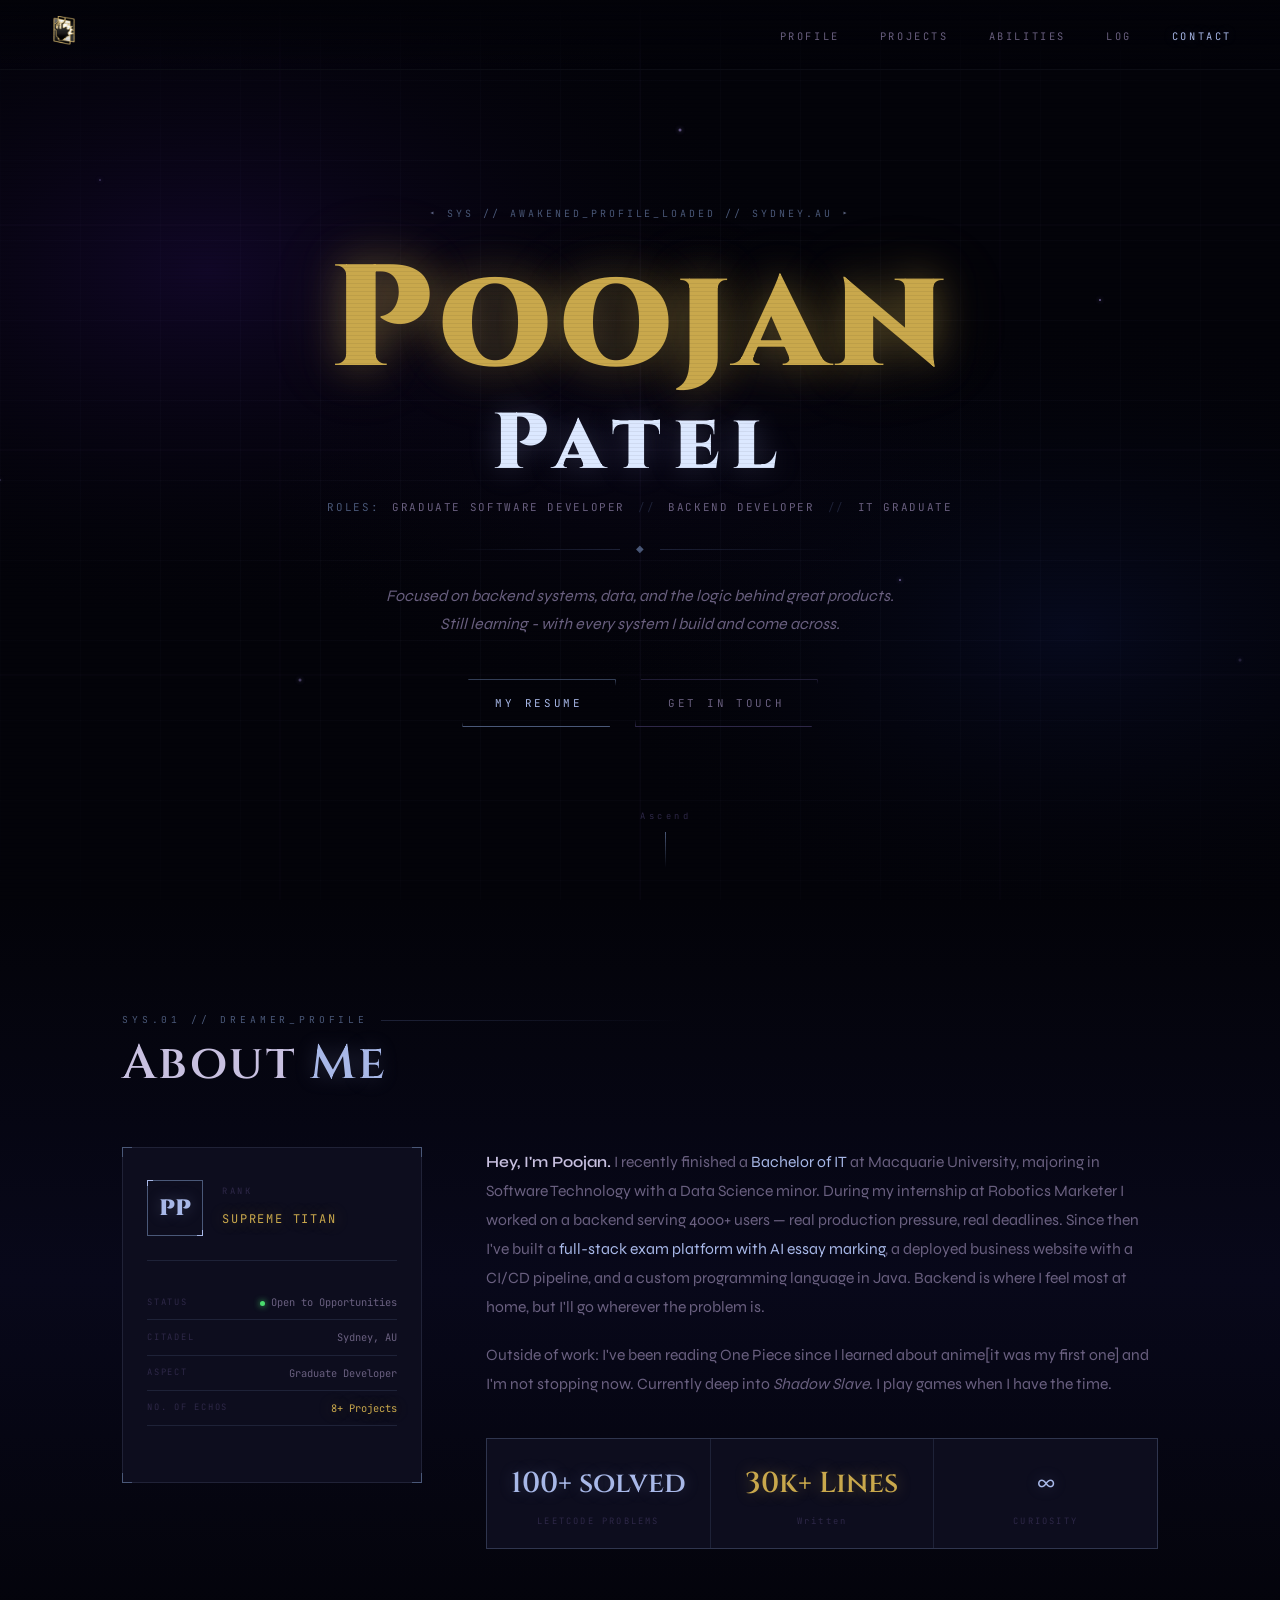
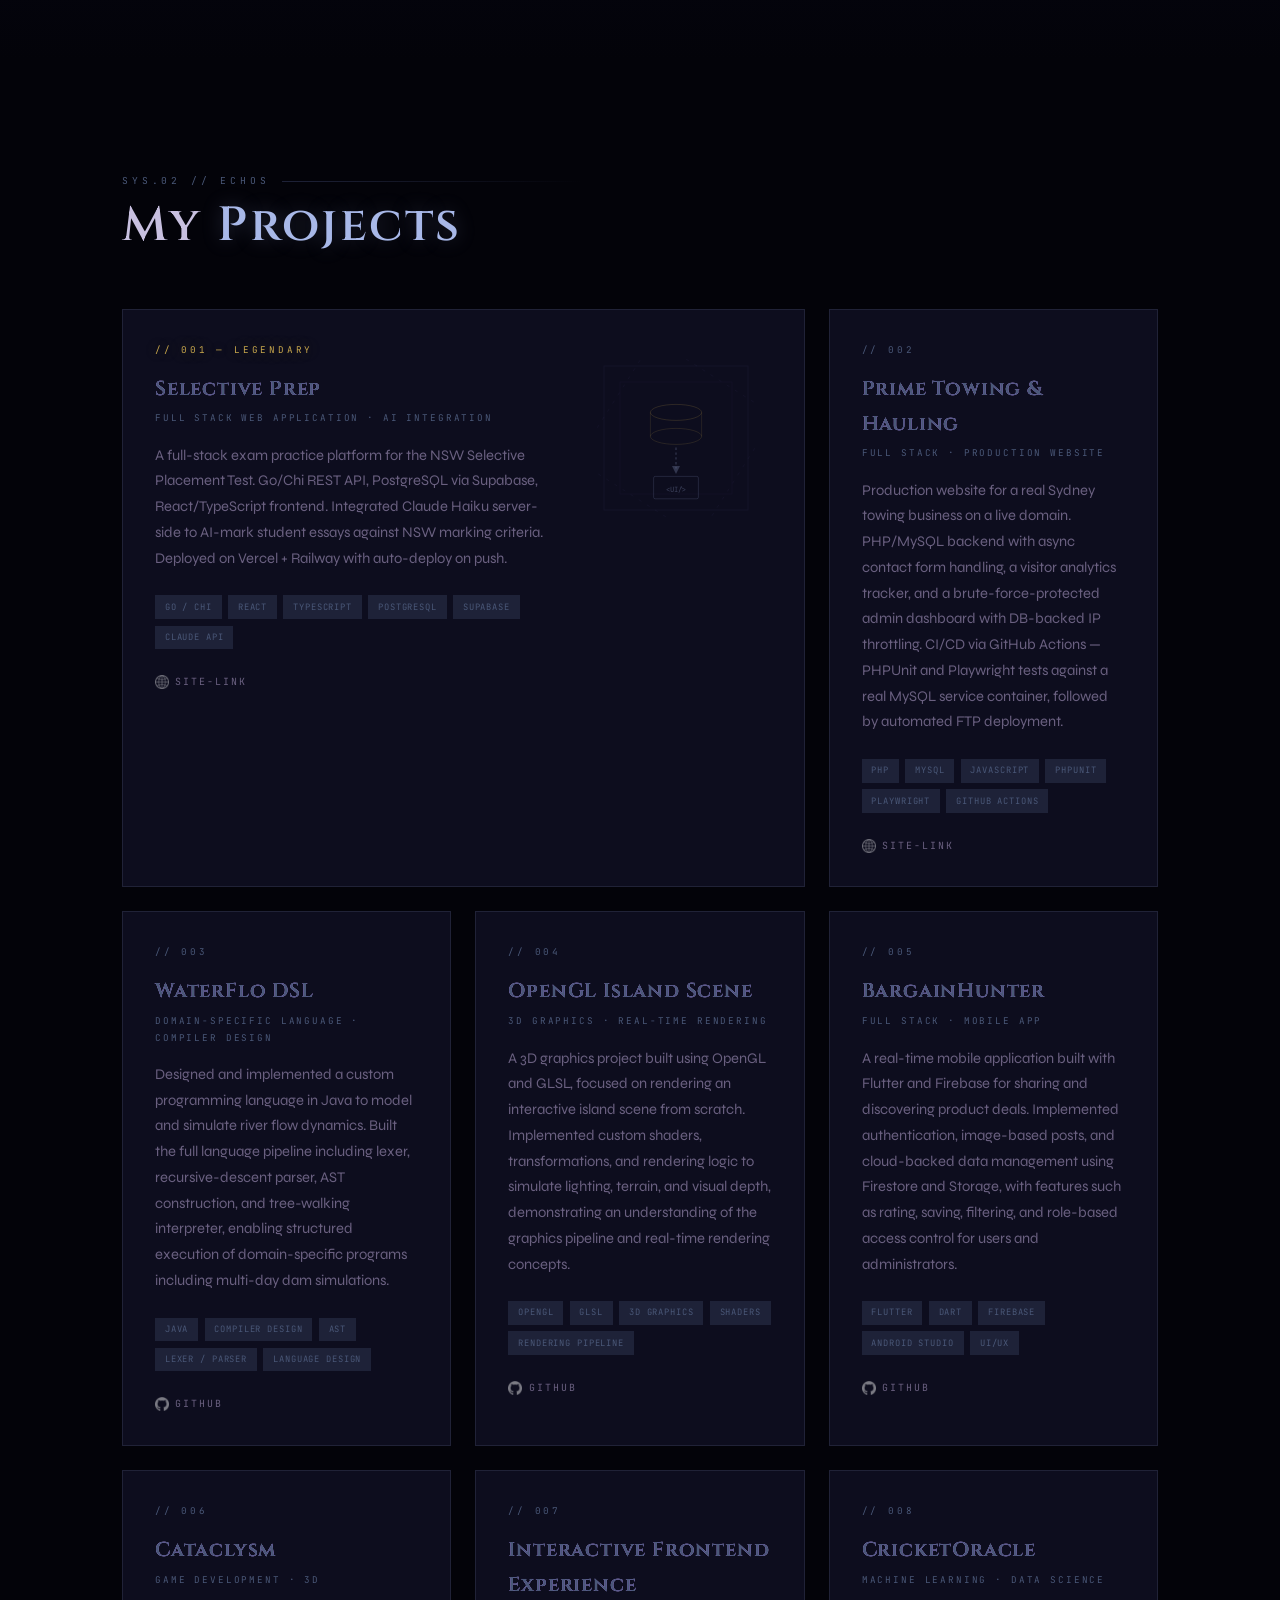
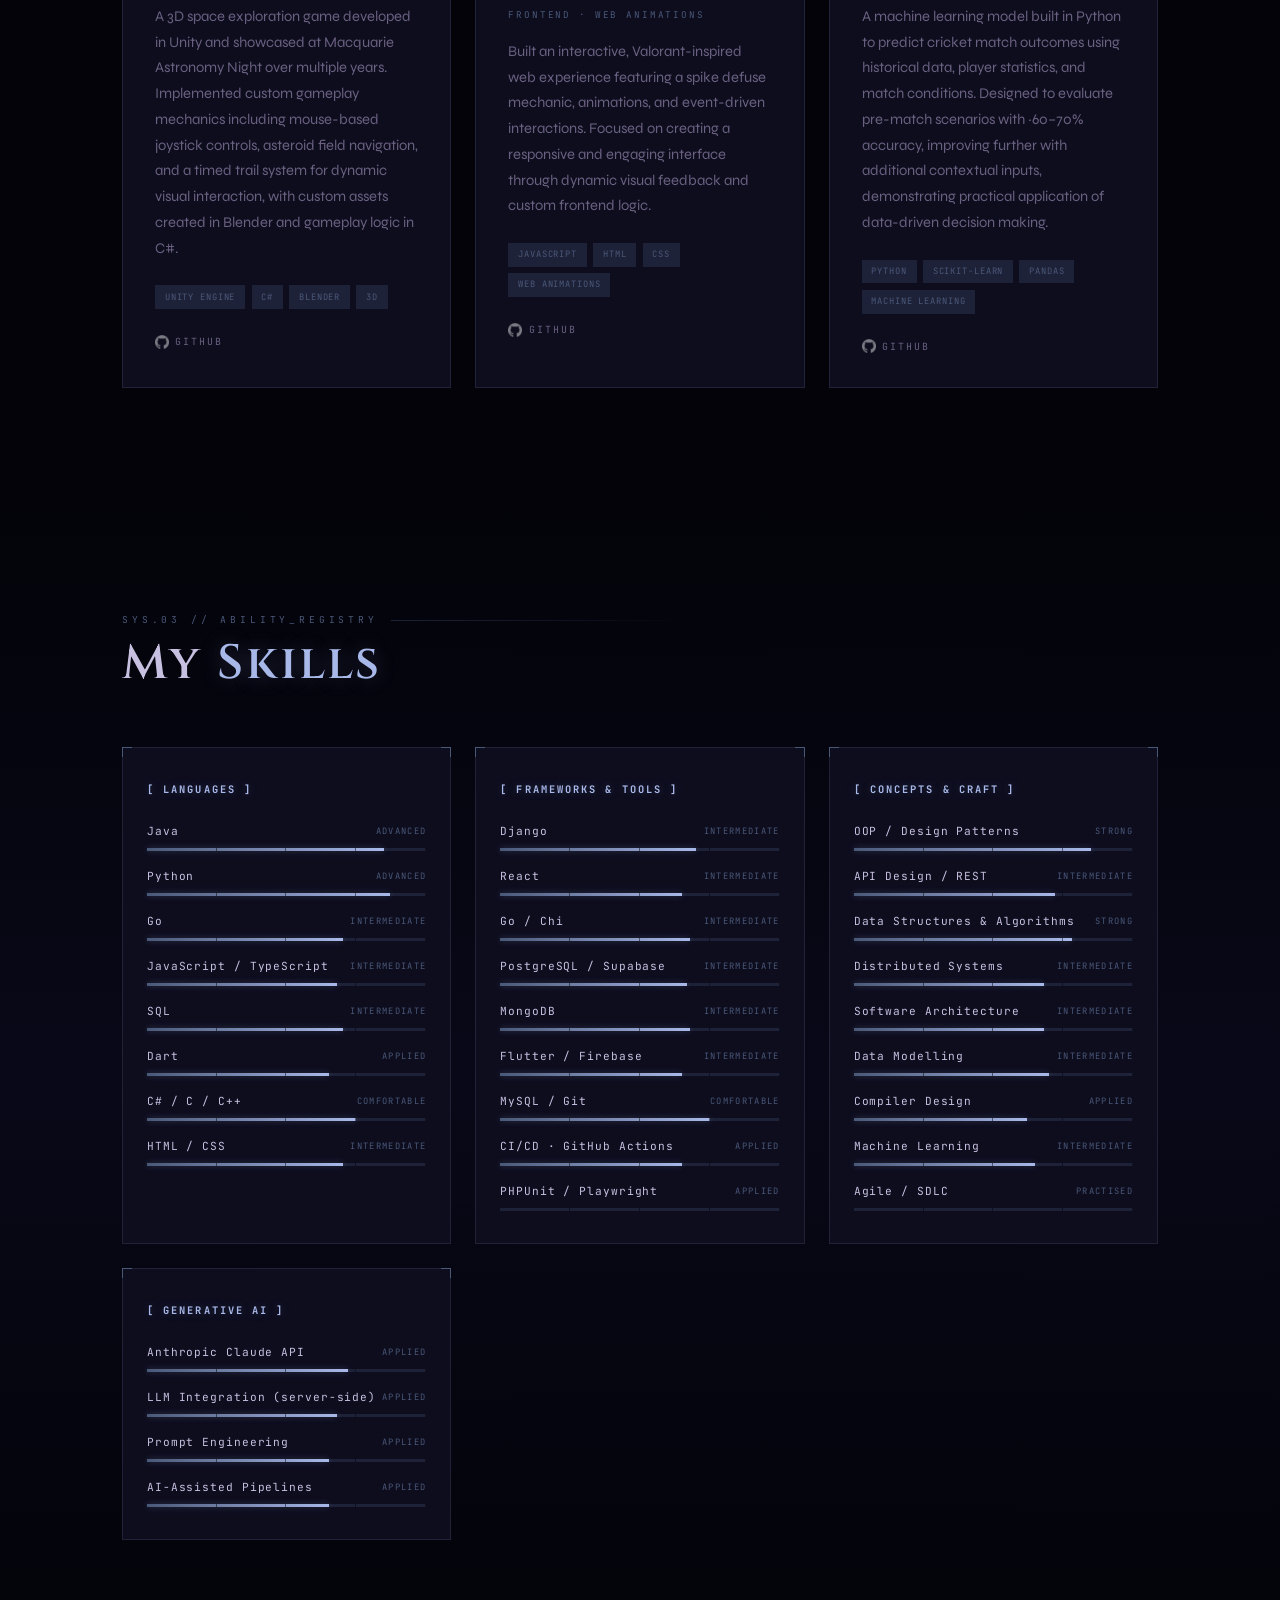
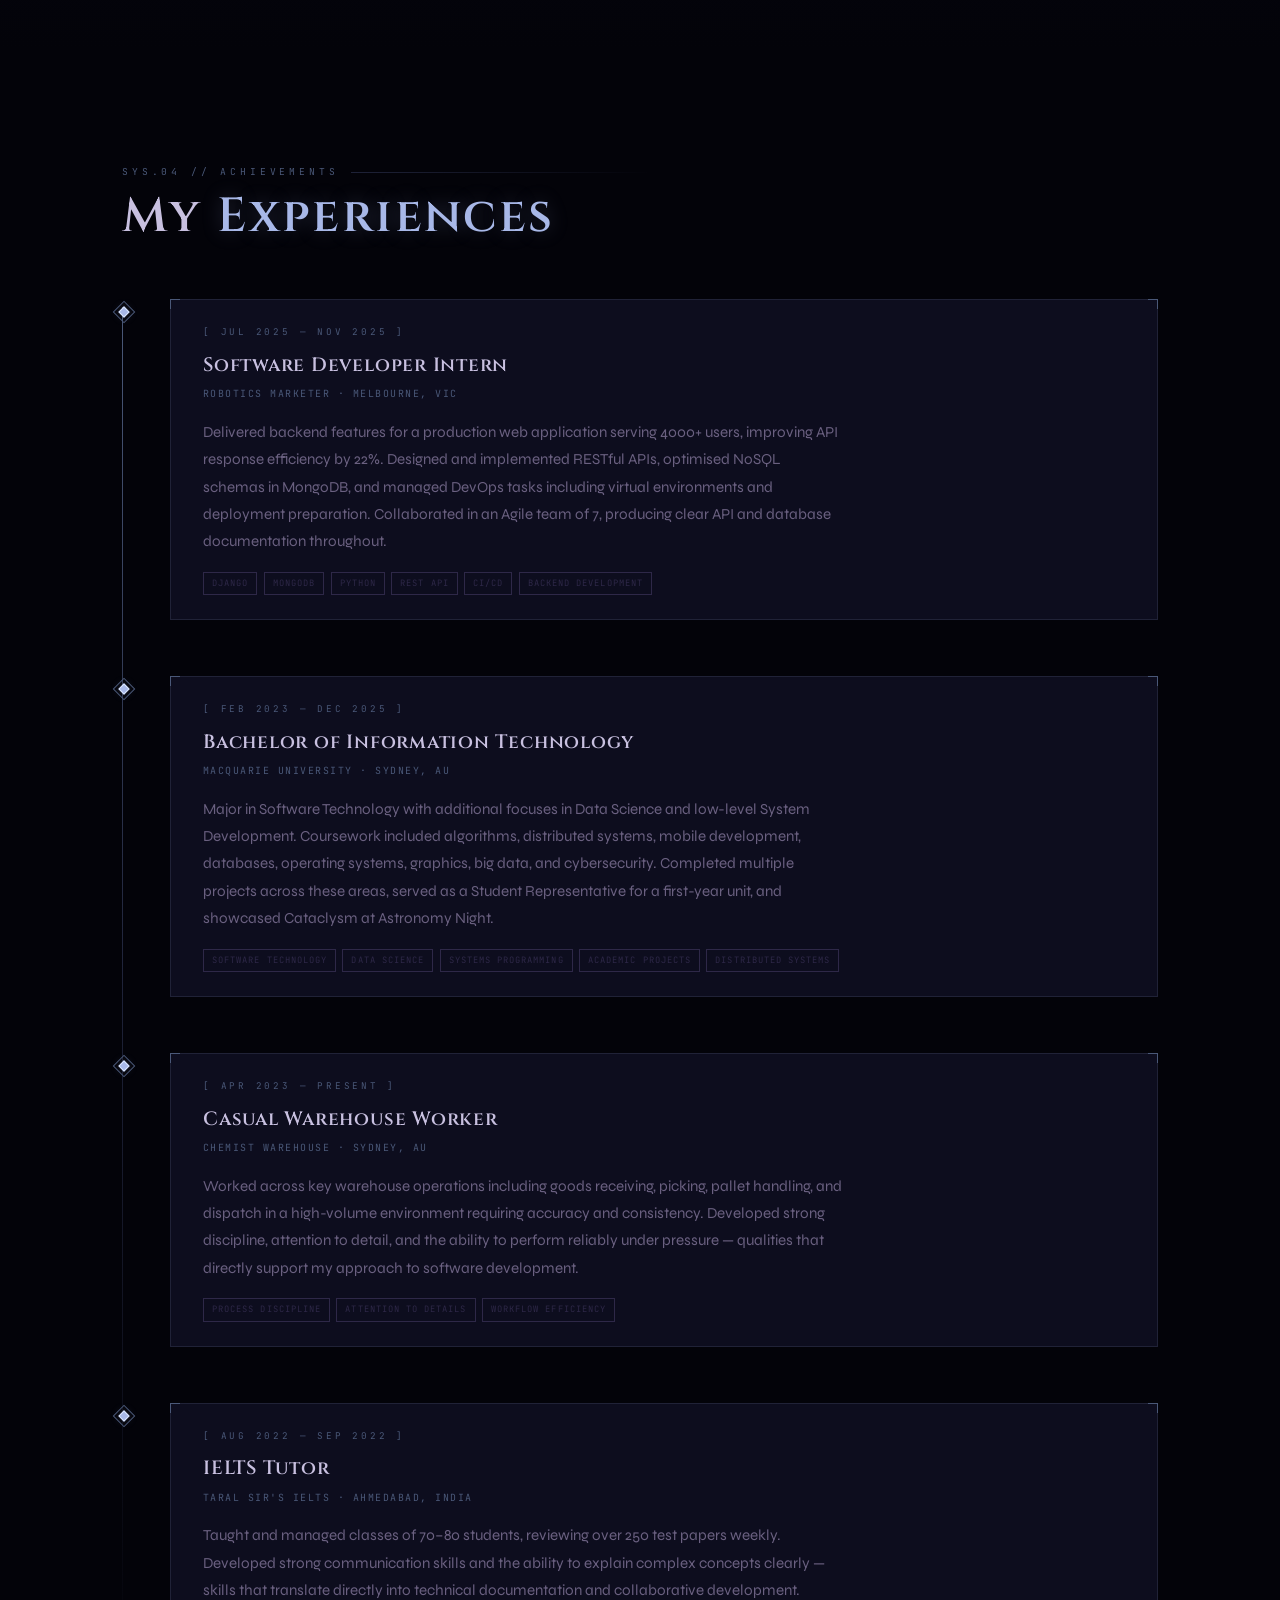
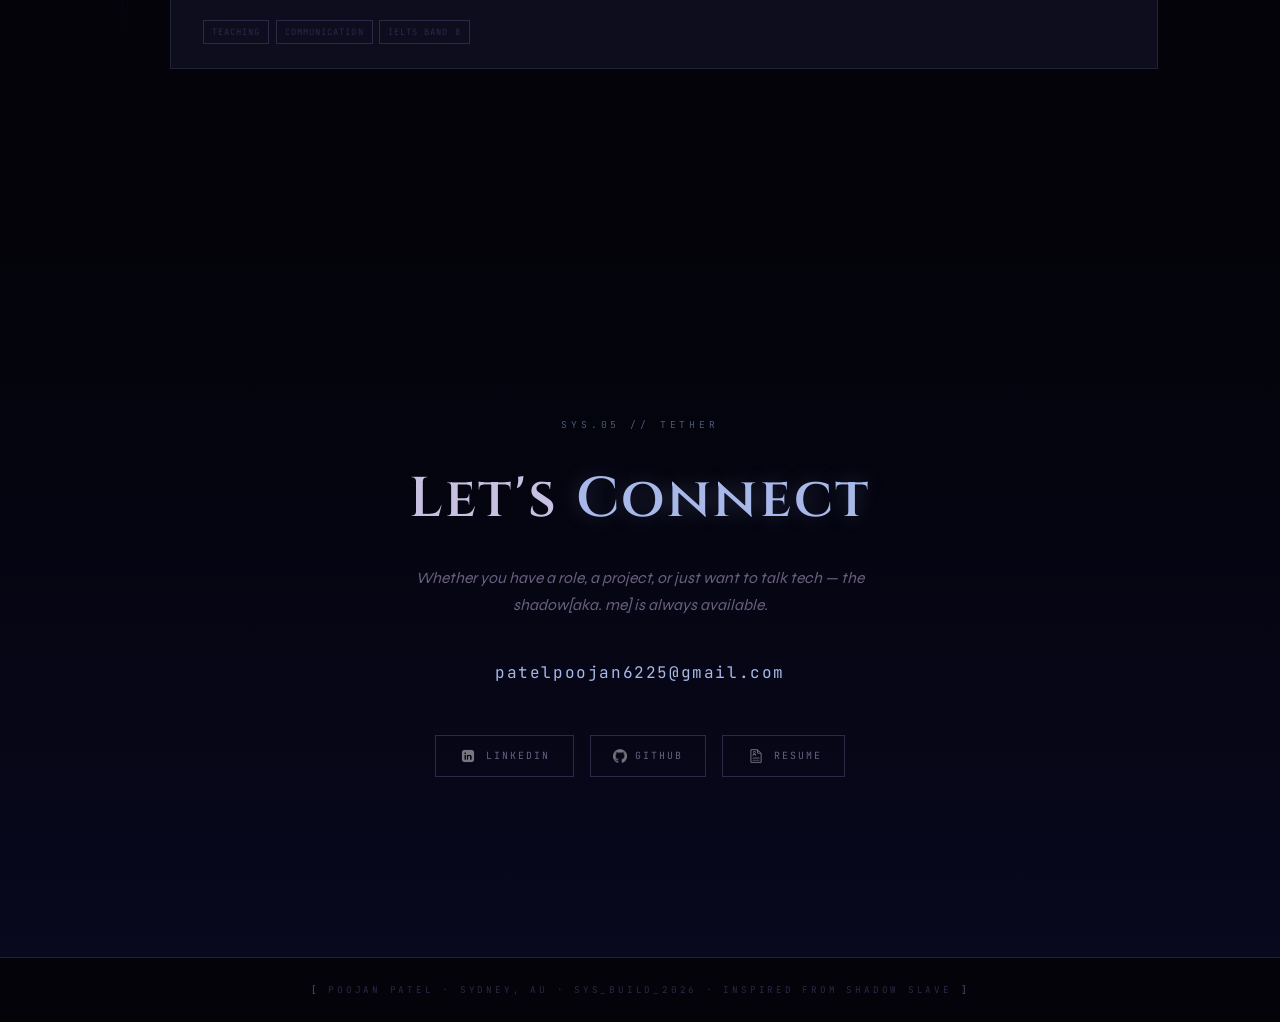
==== commit 6f11bc48: "moved the resume position on the site." ====
--- a/index.html
+++ b/index.html
@@ -70,7 +70,6 @@
       <li><a href="#experience" data-index="04">Log</a></li>
       <li><a href="#contact"    data-index="05">Contact</a></li>
     </ul>
-    <a href="resume.html" class="nav-resume"><span>Resume</span></a>
     <button class="hamburger" aria-label="Toggle navigation" aria-expanded="false">
       <span class="ham-line"></span>
       <span class="ham-line"></span>
@@ -91,7 +90,6 @@
       <a href="#skills"     class="mobile-nav-link" data-index="03">Abilities</a>
       <a href="#experience" class="mobile-nav-link" data-index="04">Log</a>
       <a href="#contact"    class="mobile-nav-link" data-index="05">Contact</a>
-      <a href="resume.html" class="mobile-nav-link mobile-nav-resume">Resume</a>
     </nav>
   </div>
 
@@ -132,7 +130,7 @@
       </p>
 
       <div class="hero-ctas hero-animate-6">
-        <a href="#projects" class="btn-primary"><span>View My Work</span></a>
+        <a href="resume.html" class="btn-primary"><span>My Resume</span></a>
         <a href="#contact"  class="btn-secondary"><span>Get In Touch</span></a>
       </div>
     </div>
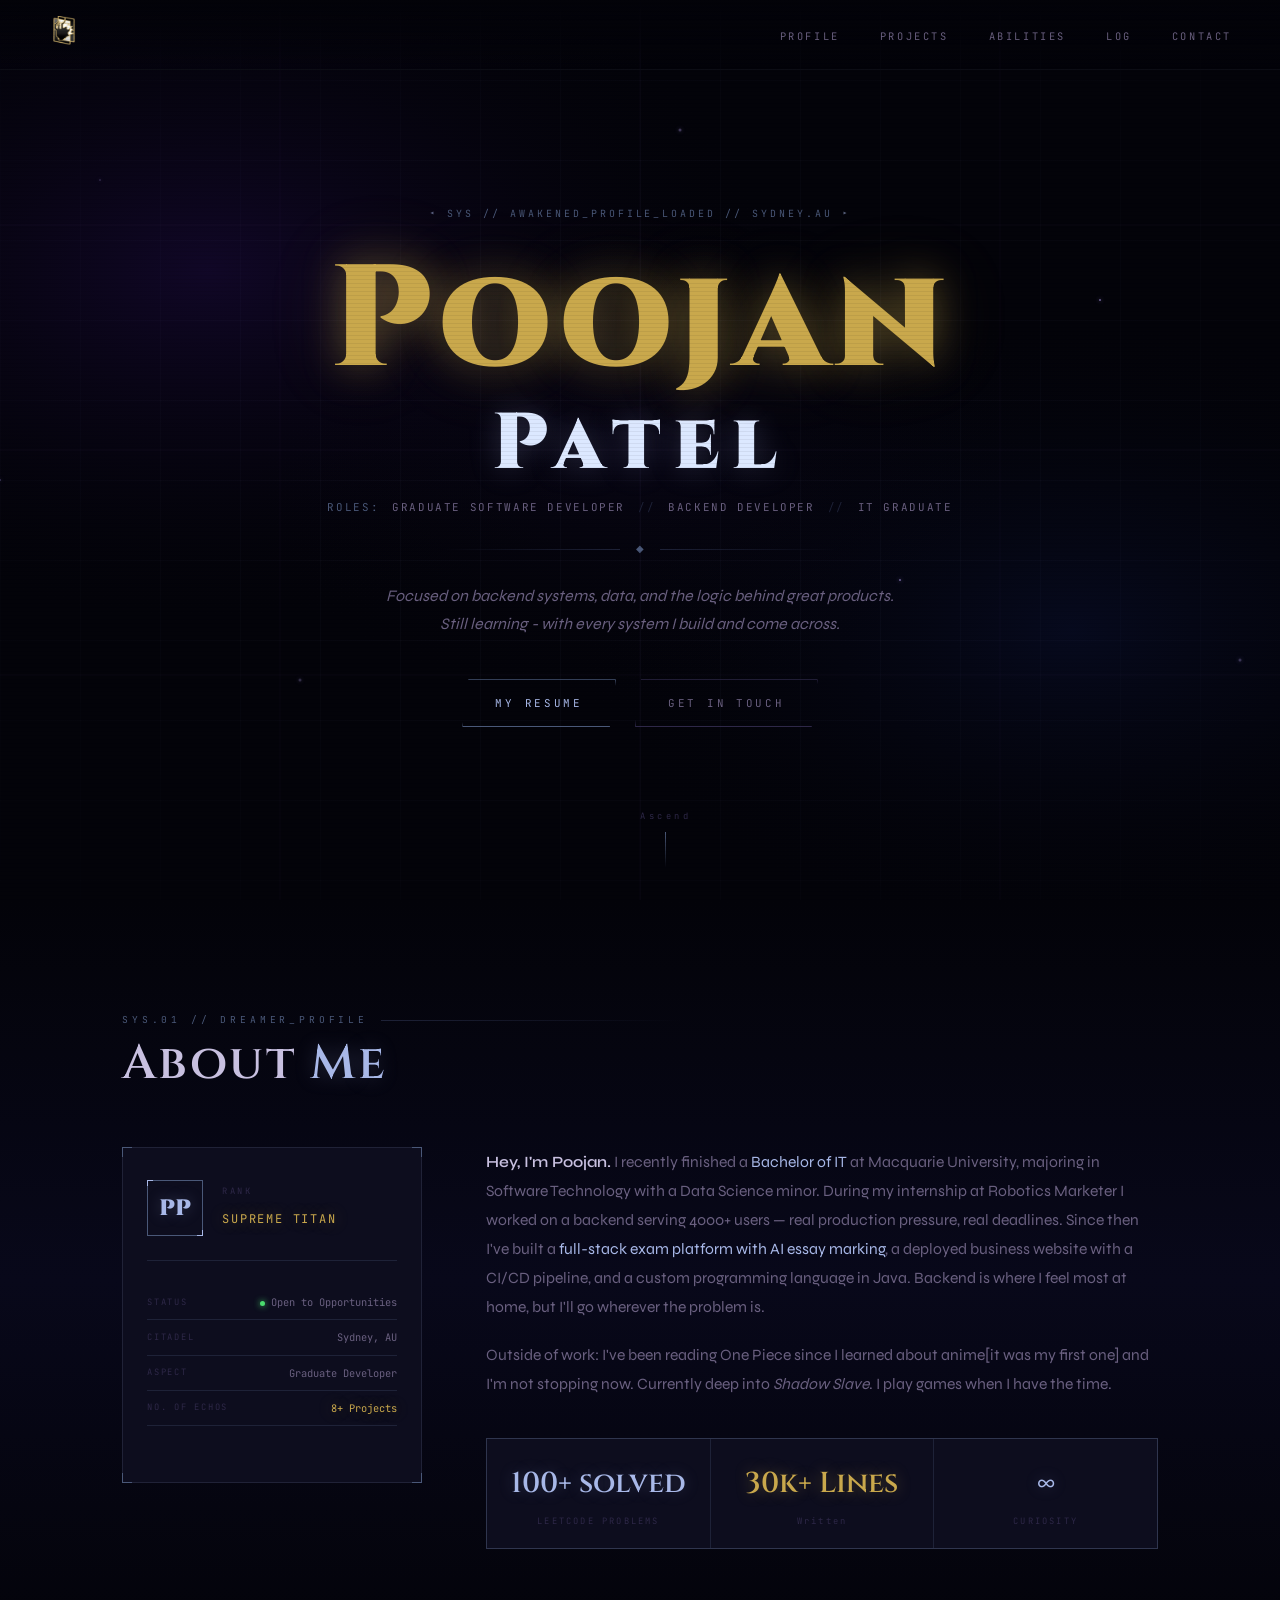
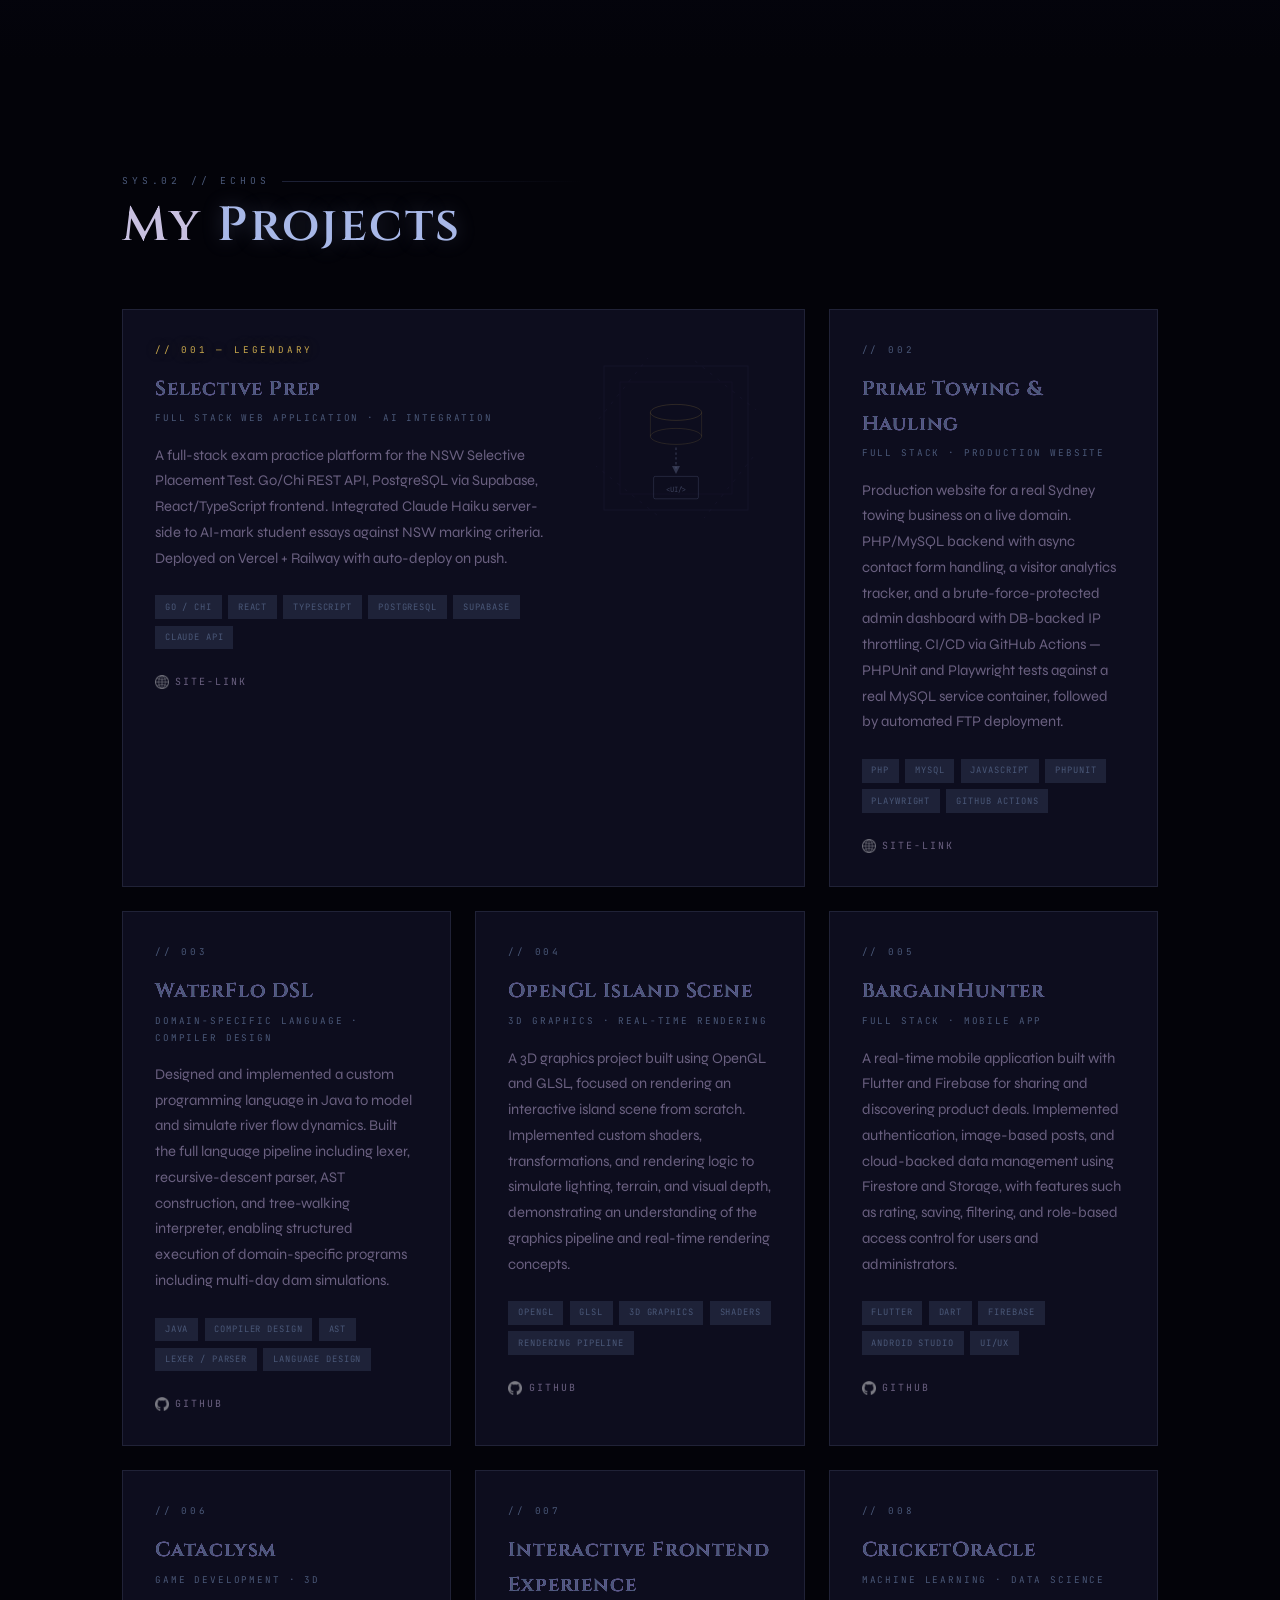
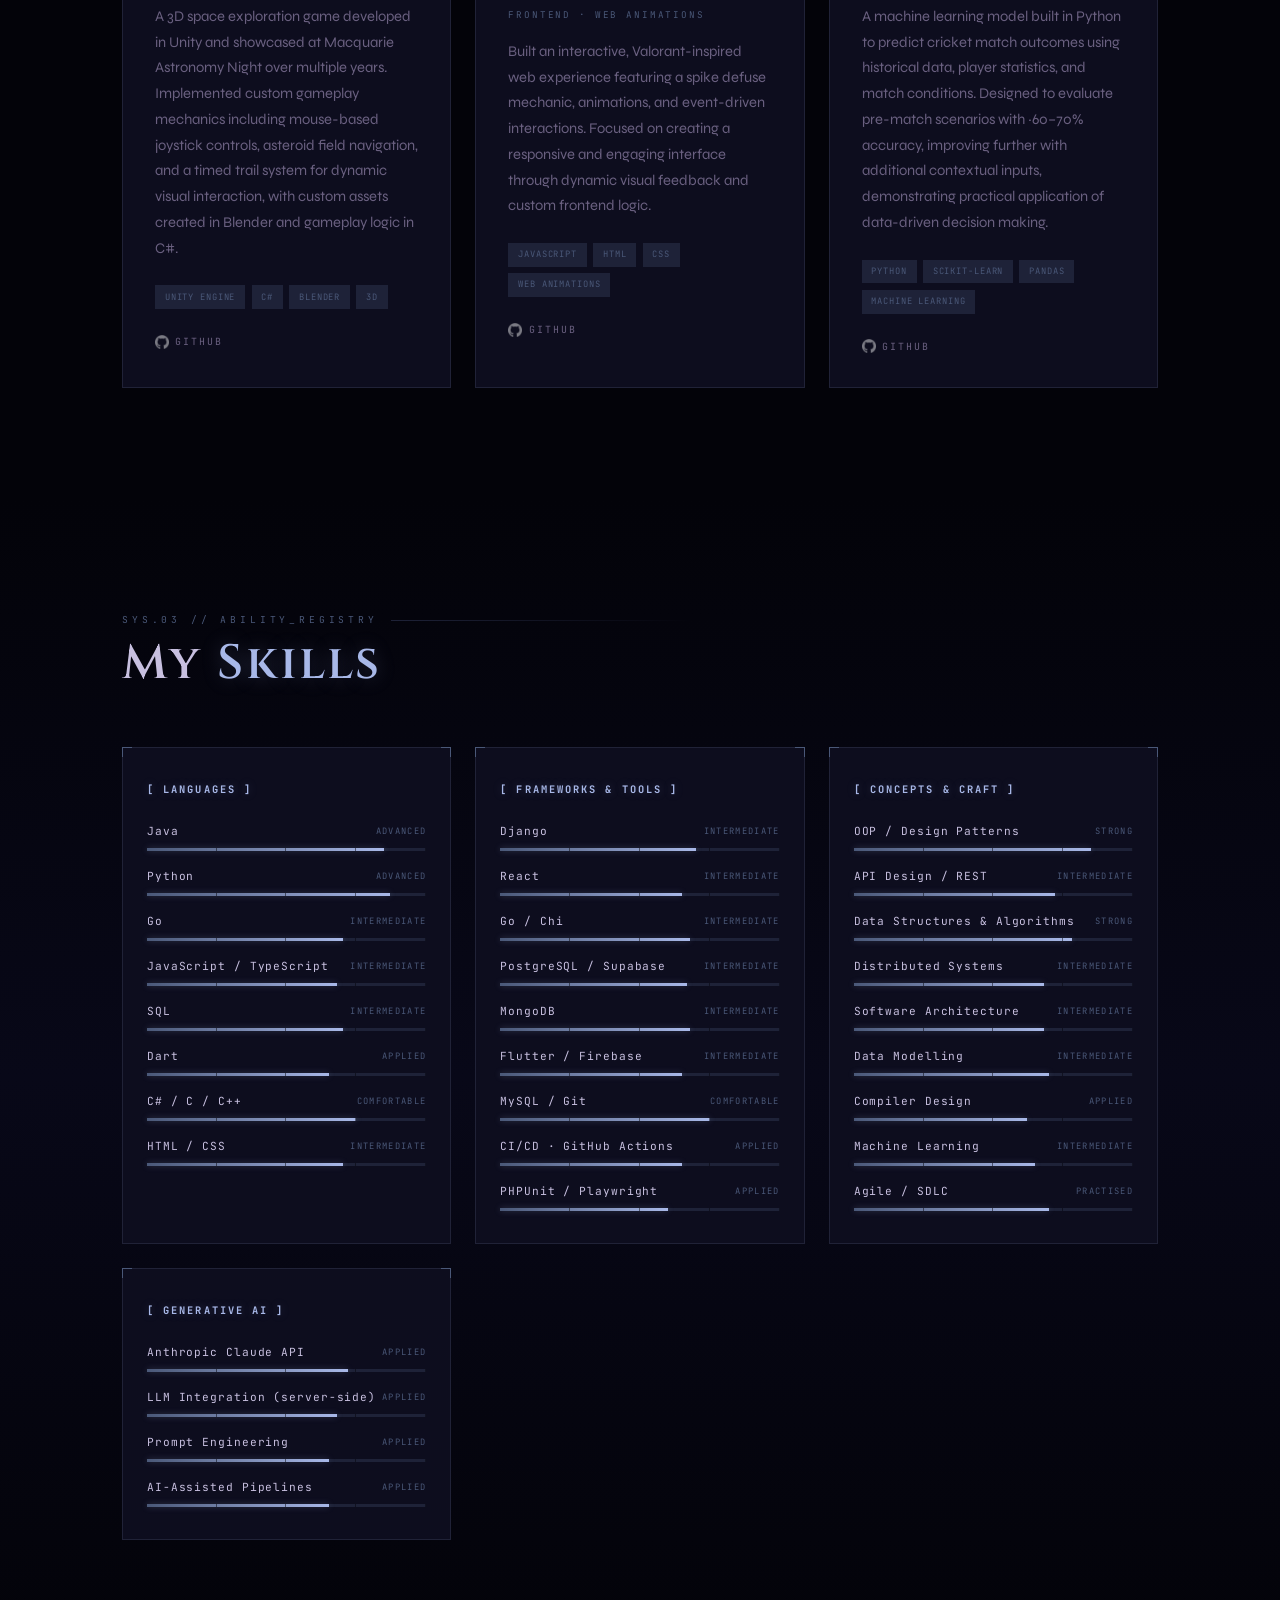
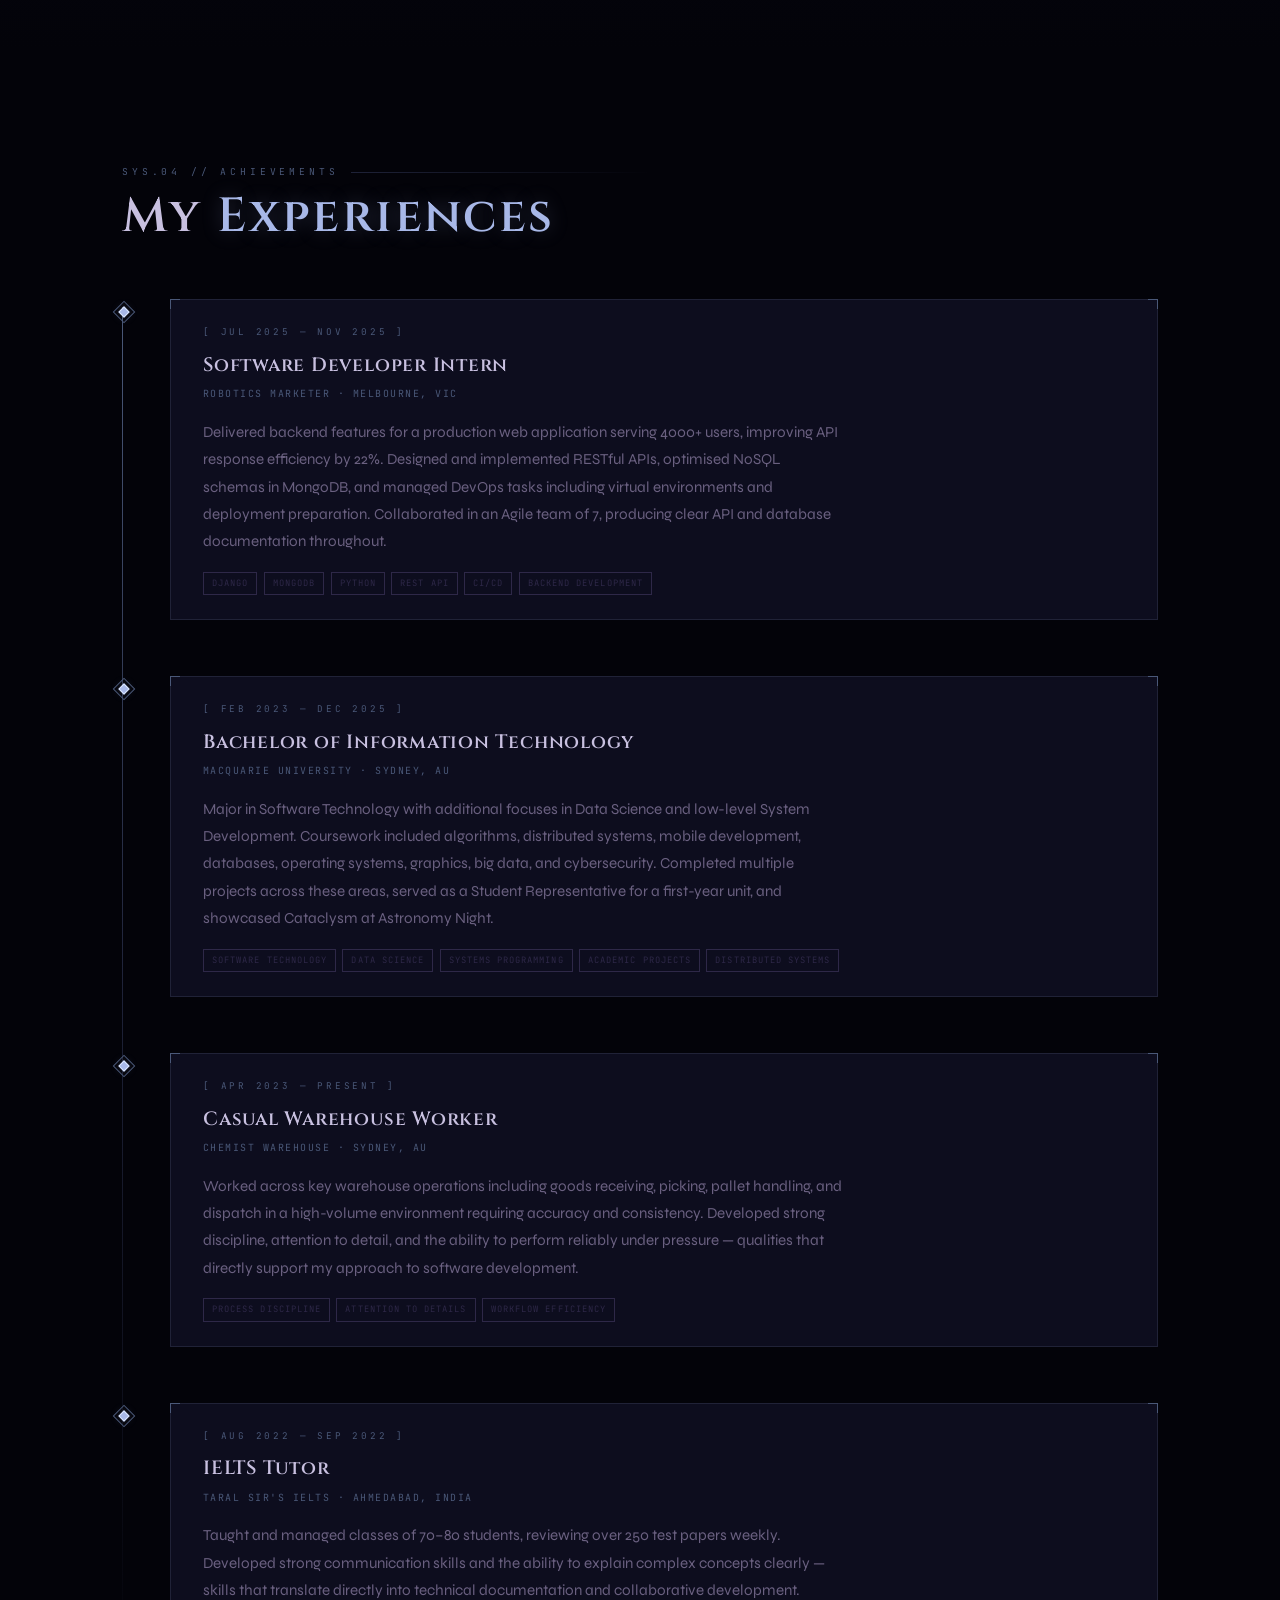
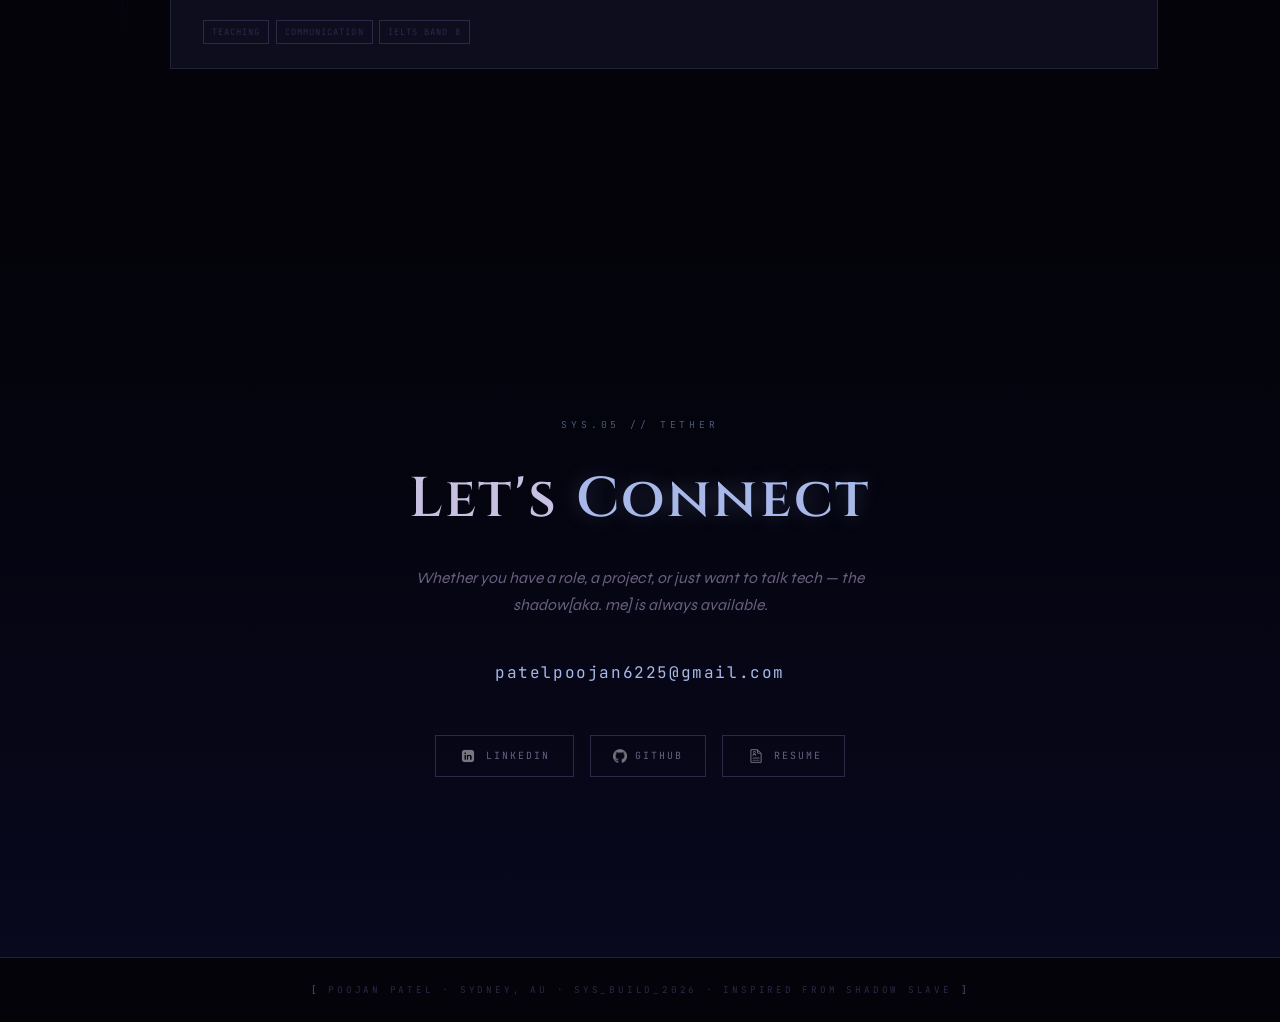
==== commit 6e822bee: "updated my linkedIn profile link" ====
--- a/index.html
+++ b/index.html
@@ -769,7 +769,7 @@
       <a href="mailto:patelpoojan6225@gmail.com" class="contact-email reveal">patelpoojan6225@gmail.com</a>
 
       <div class="contact-links reveal">
-        <a href="https://www.linkedin.com/in/poojan-manojkumar-patel-6ab7b9231/" target="_blank" class="contact-link">
+        <a href="https://www.linkedin.com/in/poojanmpatel/" target="_blank" class="contact-link">
           <img src="images/linkedin.png" alt="LinkedIn" class="linkedin-icon">
           LinkedIn
         </a>
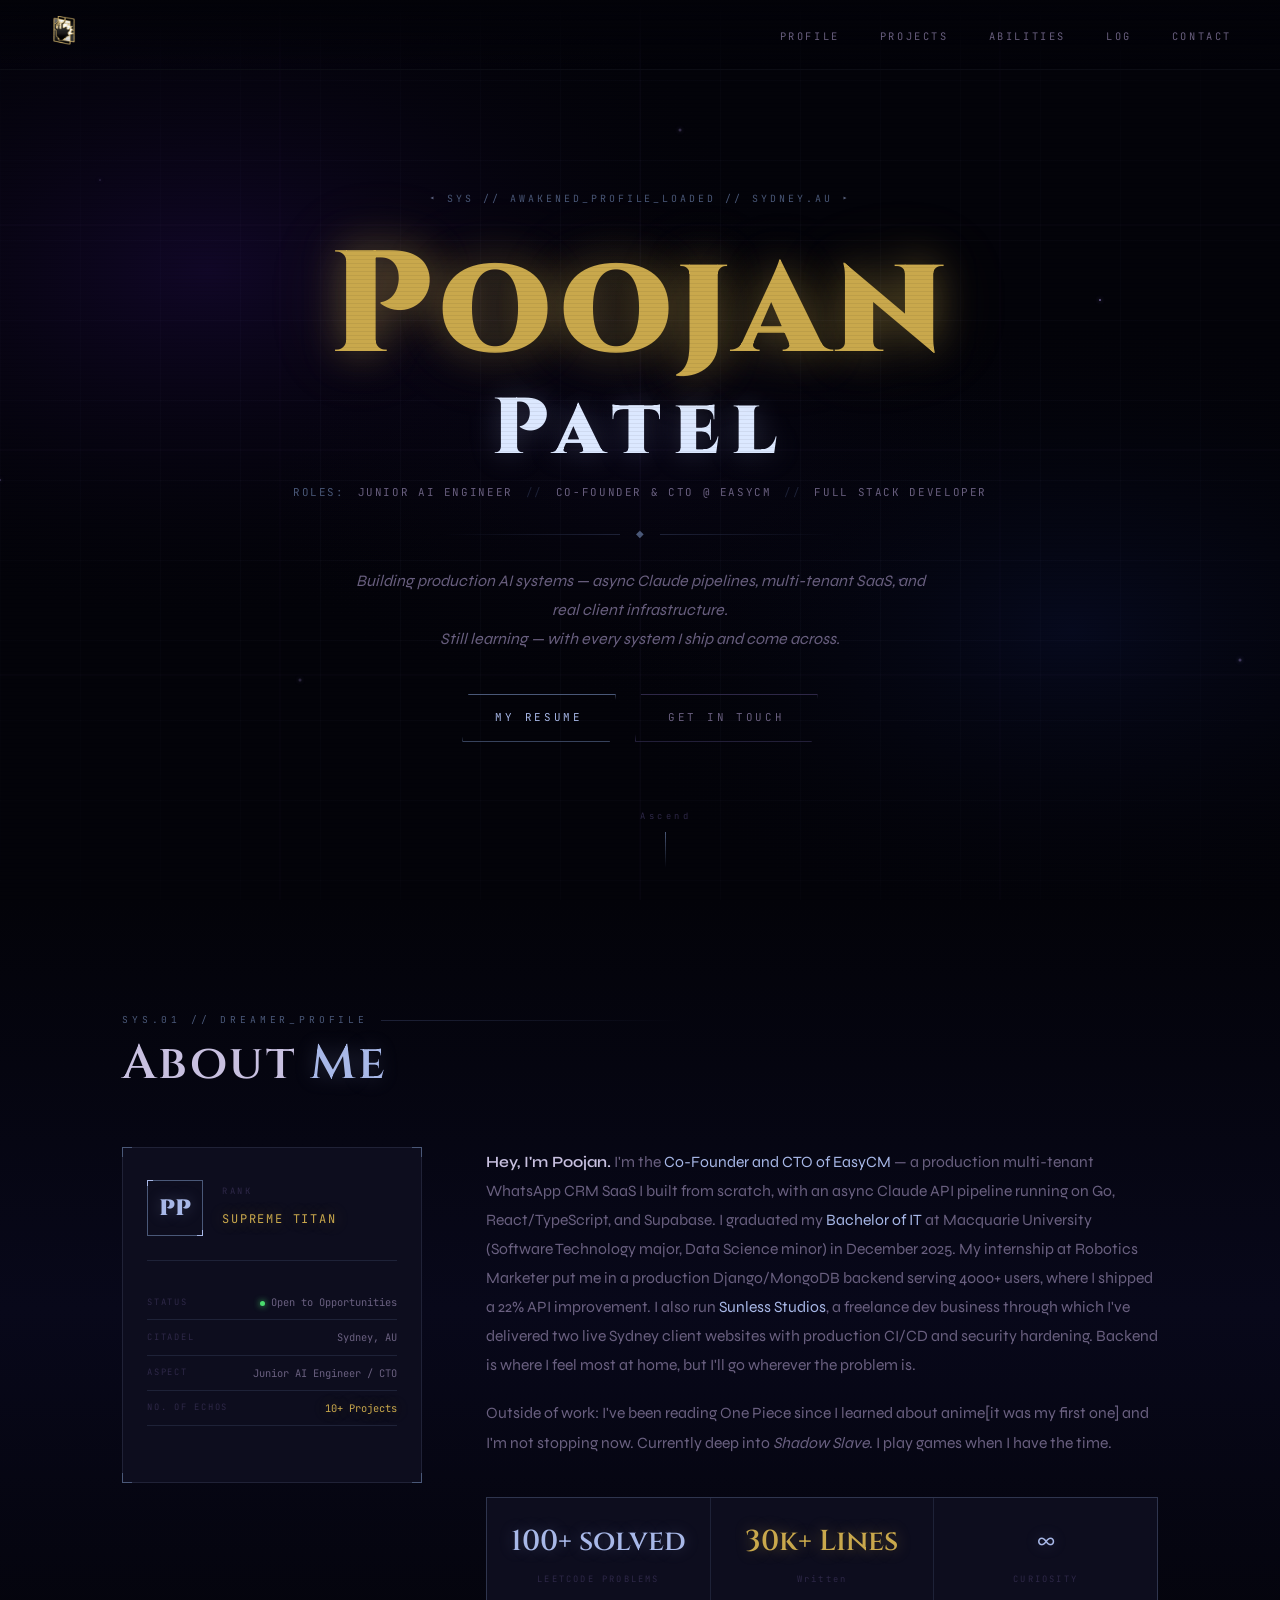
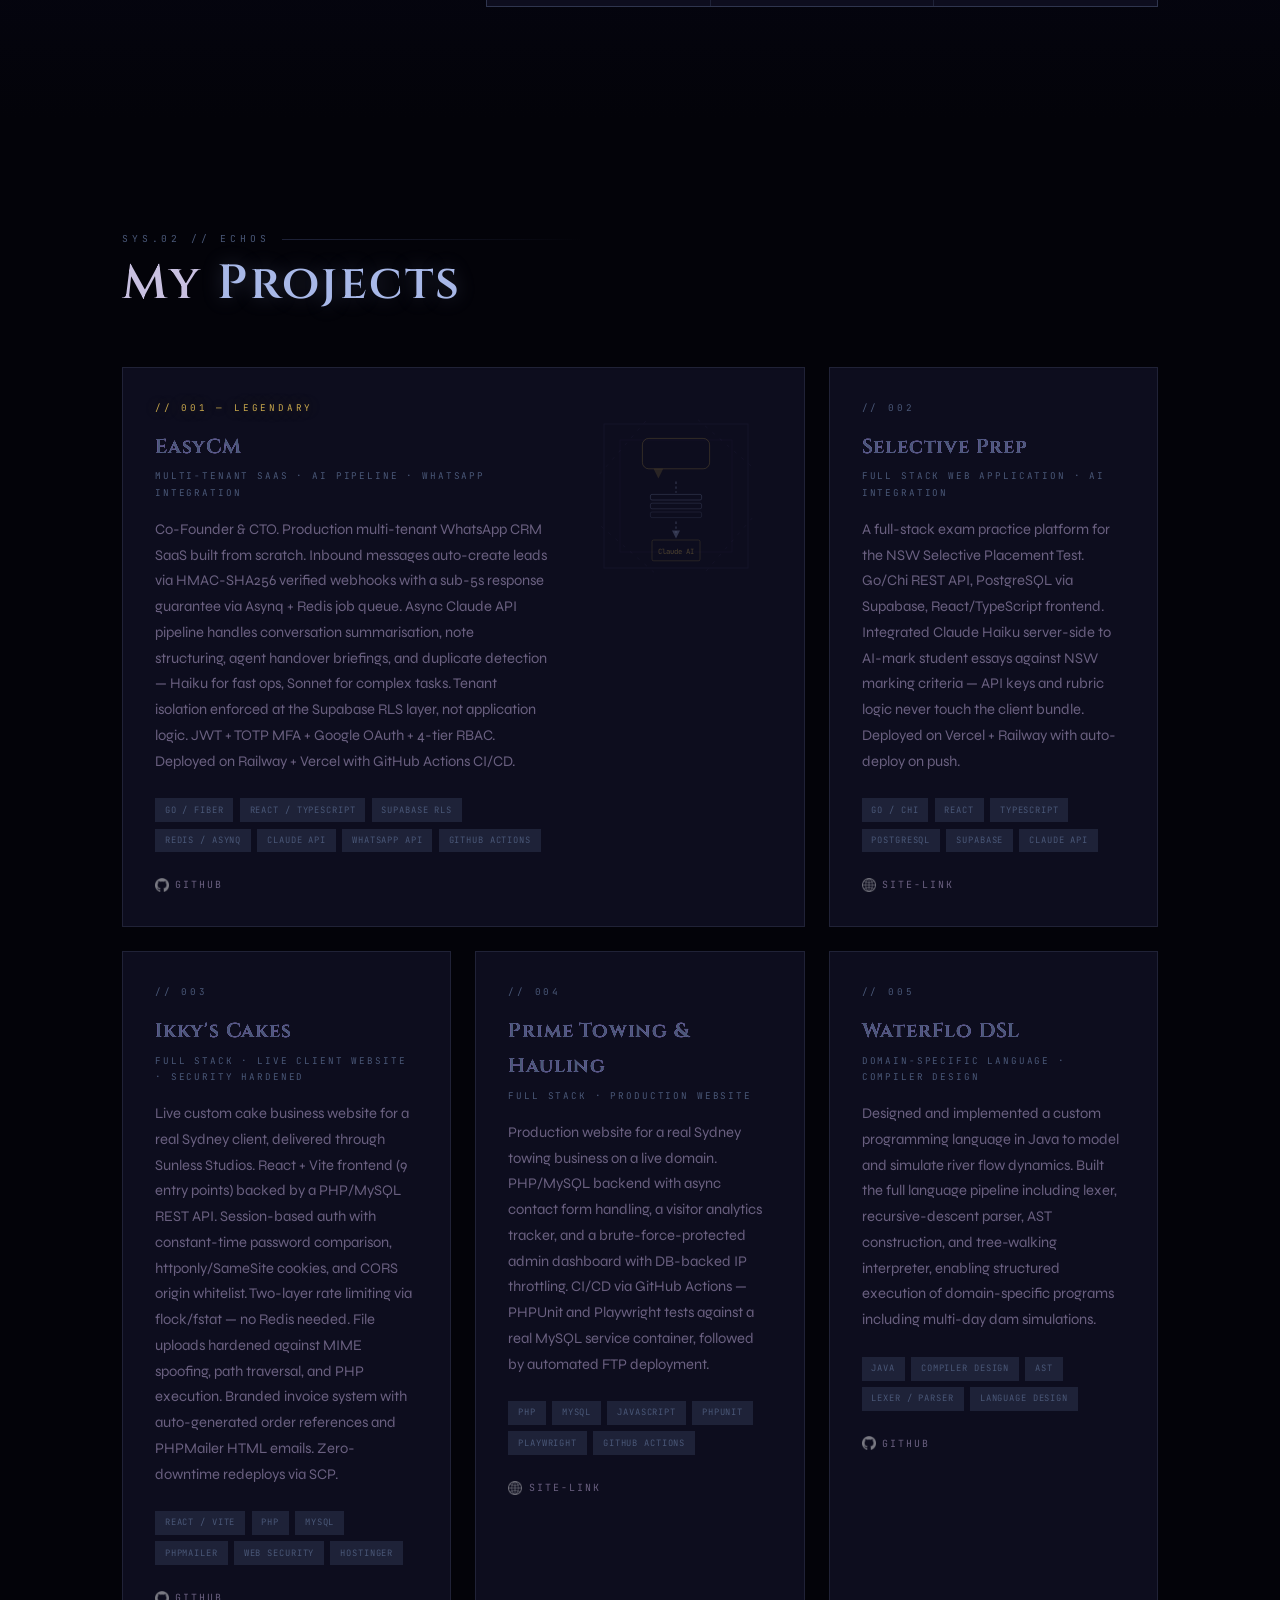
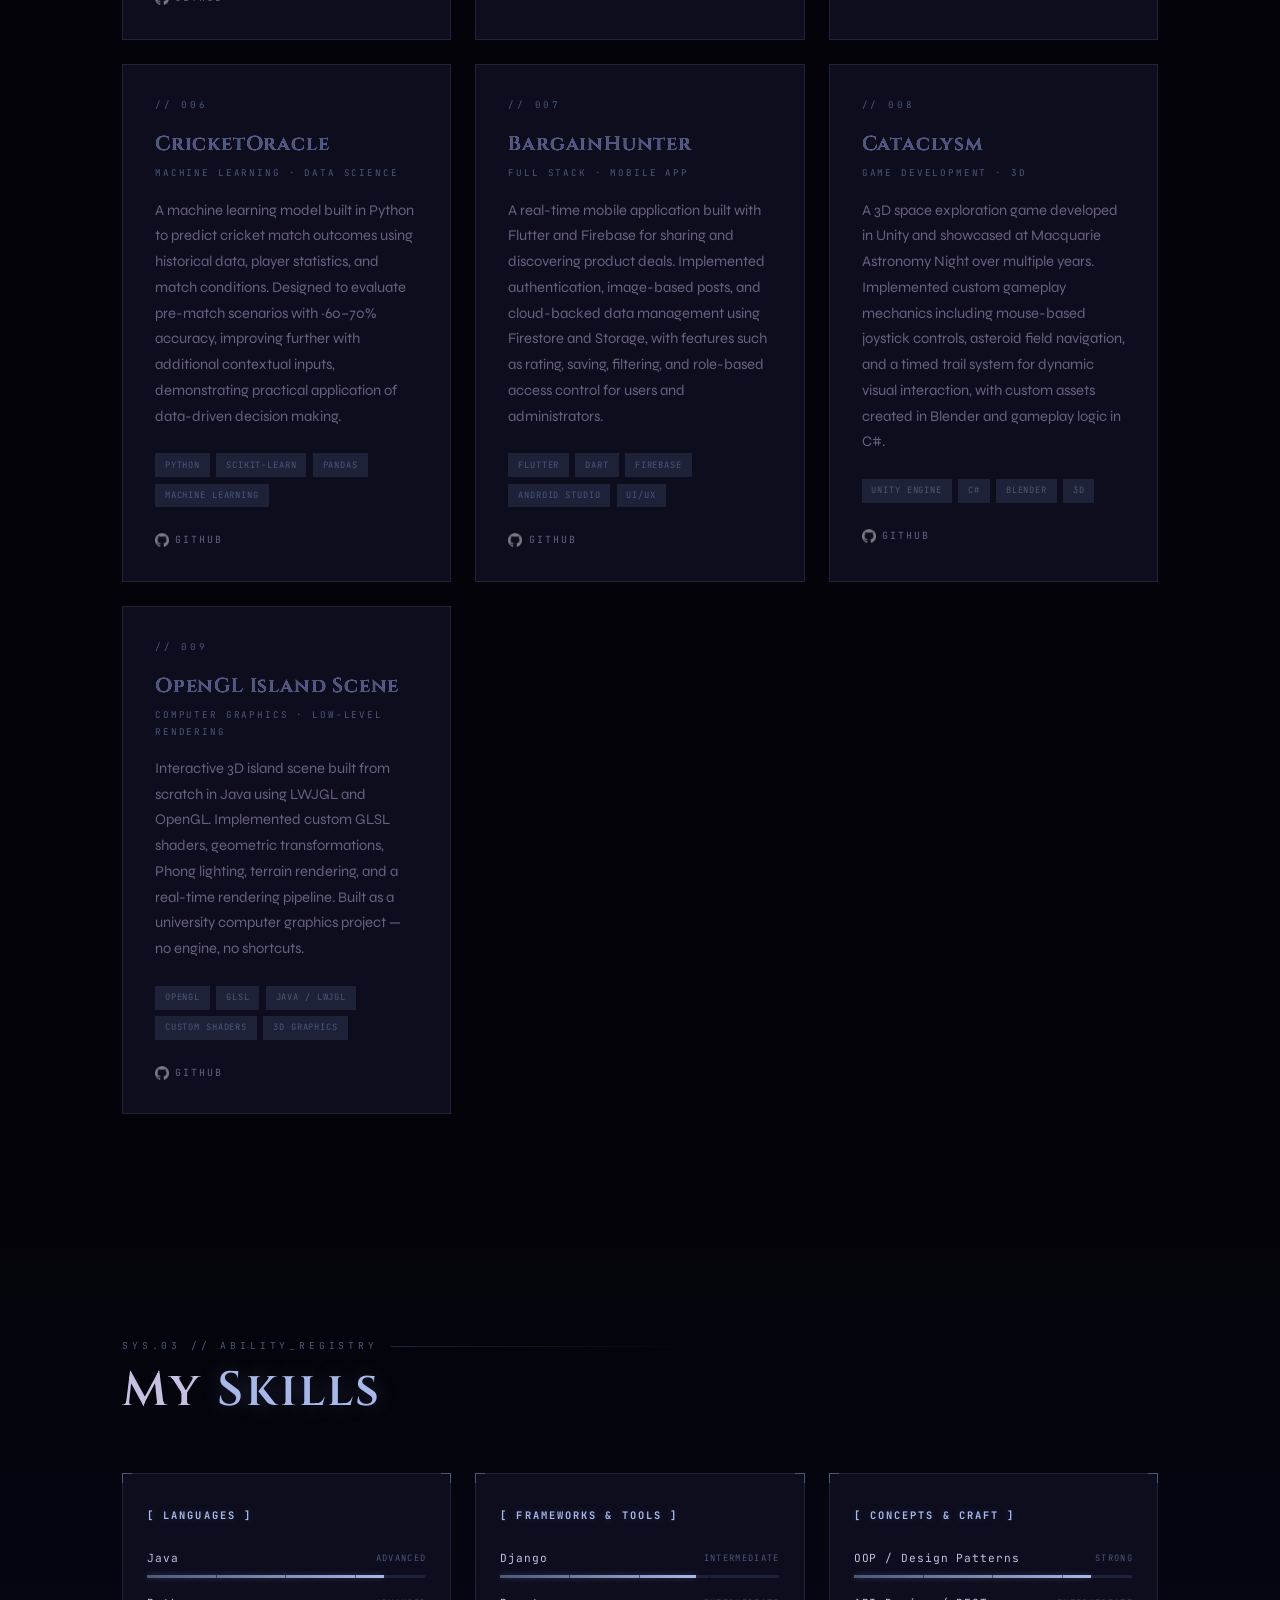
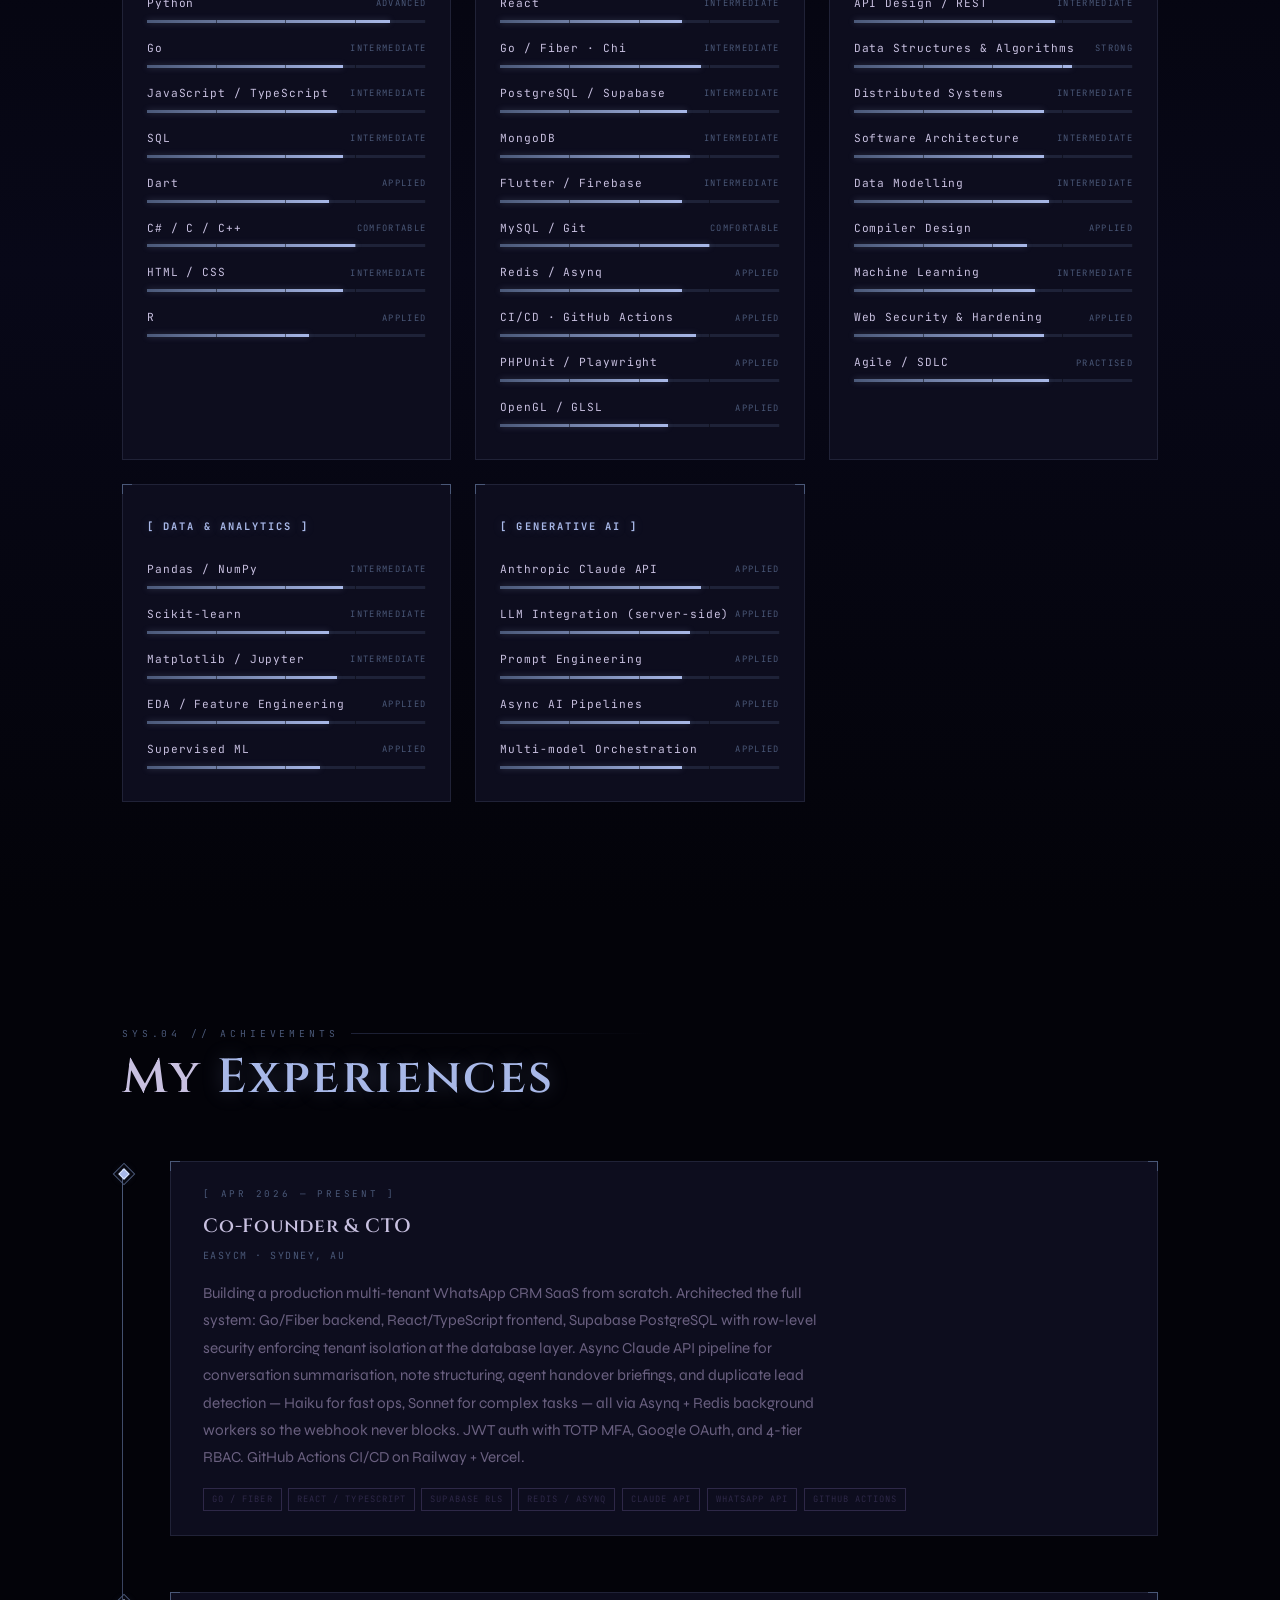
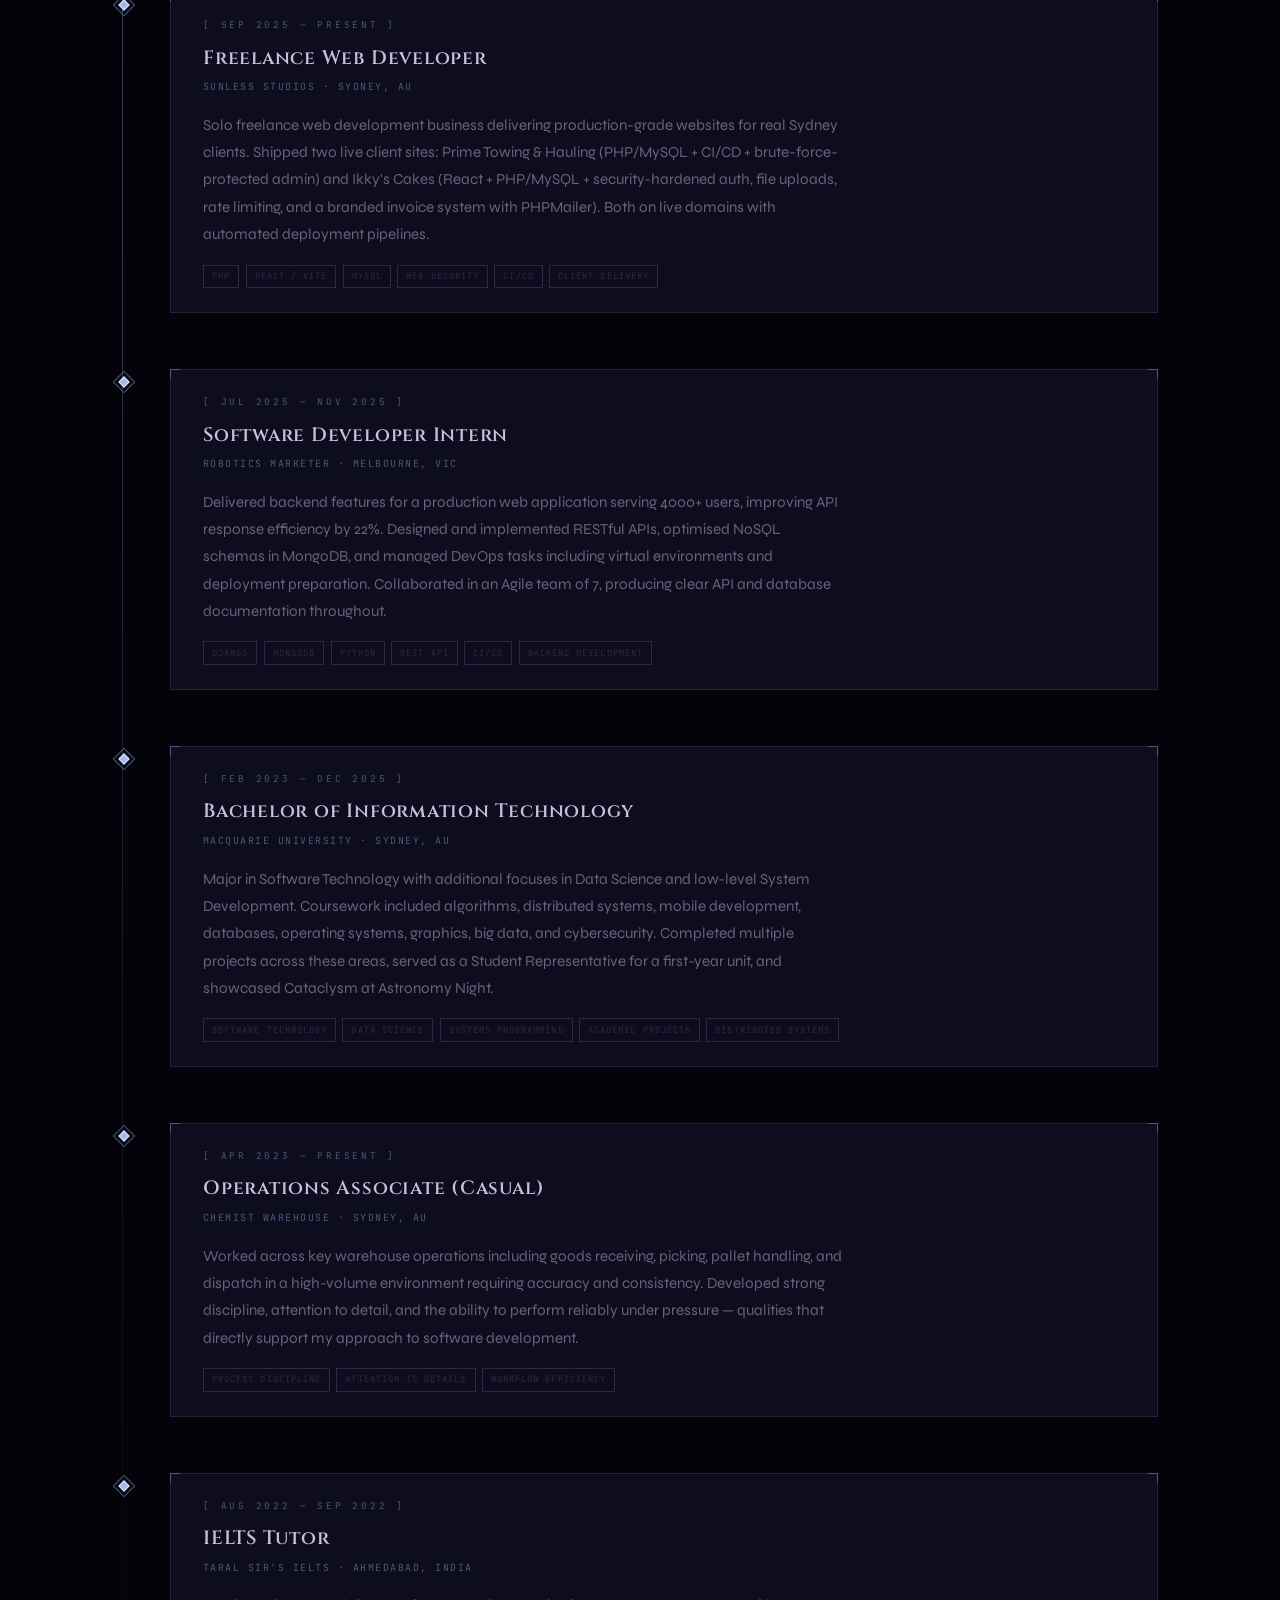
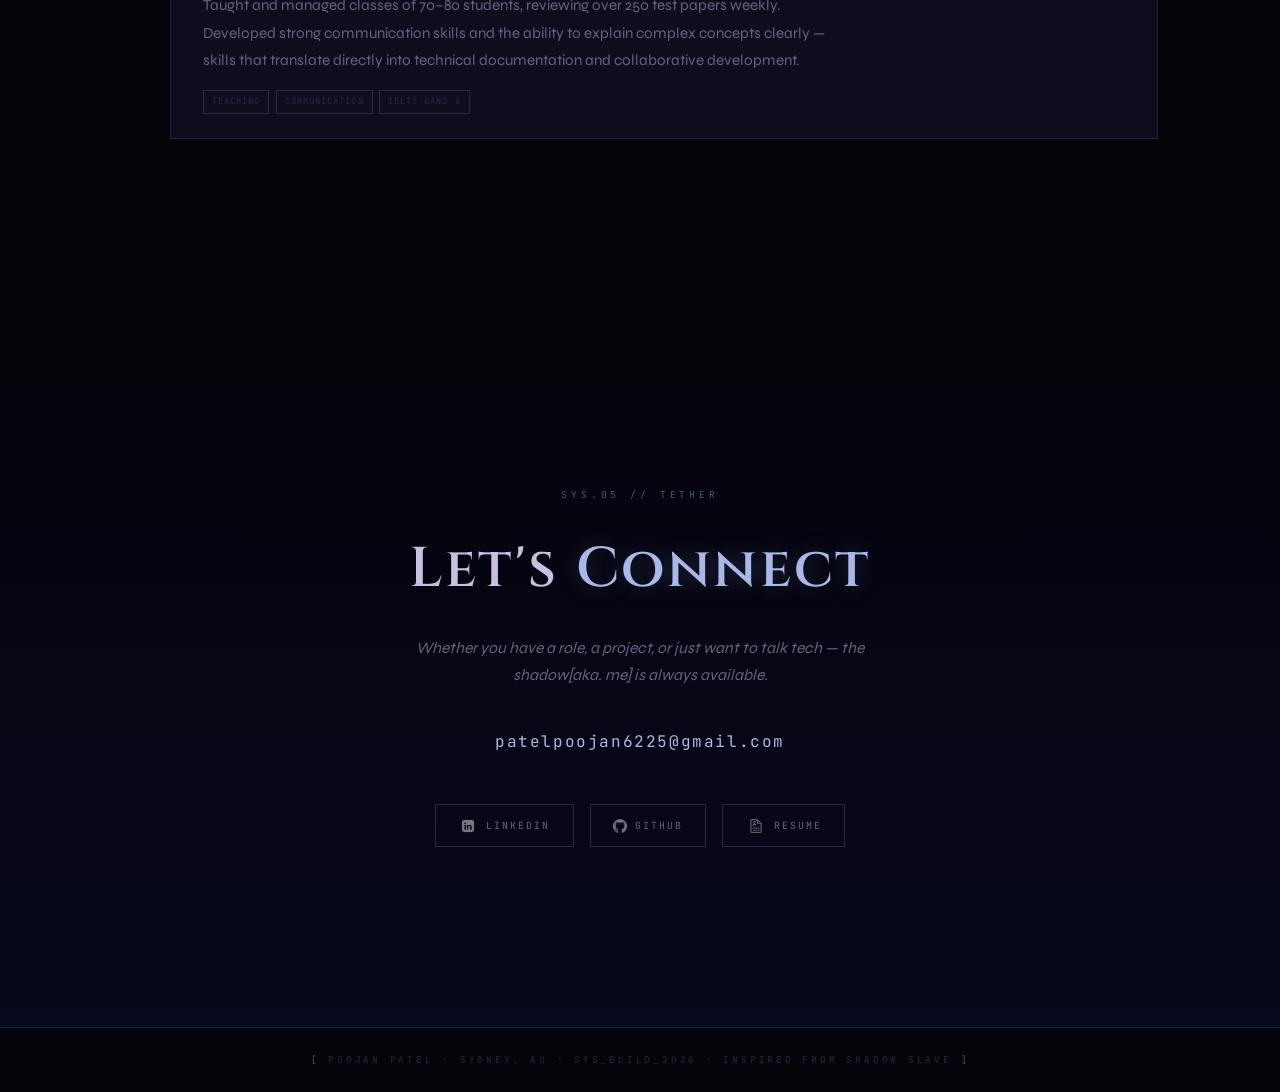
==== commit efa463b9: "updated with new projects and roles." ====
--- a/index.html
+++ b/index.html
@@ -111,11 +111,11 @@
 
       <div class="hero-class-line hero-animate-3">
         <span class="class-tag">ROLES:</span>
-        <span class="class-value">Graduate Software Developer</span>
+        <span class="class-value">Junior AI Engineer</span>
         <span class="class-sep">//</span>
-        <span class="class-value">Backend Developer</span>
+        <span class="class-value">Co-Founder &amp; CTO @ EasyCM</span>
         <span class="class-sep">//</span>
-        <span class="class-value">IT Graduate</span>
+        <span class="class-value">Full Stack Developer</span>
       </div>
 
       <div class="hero-divider hero-animate-4" aria-hidden="true">
@@ -125,12 +125,12 @@
       </div>
 
       <p class="hero-tagline hero-animate-5">
-        Focused on backend systems, data, and the logic behind great products.
-        <br>Still learning - with every system I build and come across.
+        Building production AI systems — async Claude pipelines, multi-tenant SaaS, and real client infrastructure.
+        <br>Still learning — with every system I ship and come across.
       </p>
 
       <div class="hero-ctas hero-animate-6">
-        <a href="resume.html" class="btn-primary"><span>My Resume</span></a>
+        <a href="resumes/resume-v1-poojan-patel.pdf" target="_blank" class="btn-primary"><span>My Resume</span></a>
         <a href="#contact"  class="btn-secondary"><span>Get In Touch</span></a>
       </div>
     </div>
@@ -177,11 +177,11 @@
             </div>
             <div class="entity-stat">
               <span class="estat-label">ASPECT</span>
-              <span class="estat-value">Graduate Developer</span>
+              <span class="estat-value">Junior AI Engineer / CTO</span>
             </div>
             <div class="entity-stat">
               <span class="estat-label">NO. OF ECHOS</span>
-              <span class="estat-value legendary-text">8+ Projects</span>
+              <span class="estat-value legendary-text">10+ Projects</span>
             </div>
           </div>
 
@@ -189,7 +189,7 @@
 
         <div class="about-text">
           <p class="reveal">
-            <strong>Hey, I'm Poojan.</strong> I recently finished a <span class="ice-text">Bachelor of IT</span> at Macquarie University, majoring in Software Technology with a Data Science minor. During my internship at Robotics Marketer I worked on a backend serving 4000+ users — real production pressure, real deadlines. Since then I've built a <span class="ice-text">full-stack exam platform with AI essay marking</span>, a deployed business website with a CI/CD pipeline, and a custom programming language in Java. Backend is where I feel most at home, but I'll go wherever the problem is.
+            <strong>Hey, I'm Poojan.</strong> I'm the <span class="ice-text">Co-Founder and CTO of EasyCM</span> — a production multi-tenant WhatsApp CRM SaaS I built from scratch, with an async Claude API pipeline running on Go, React/TypeScript, and Supabase. I graduated my <span class="ice-text">Bachelor of IT</span> at Macquarie University (Software Technology major, Data Science minor) in December 2025. My internship at Robotics Marketer put me in a production Django/MongoDB backend serving 4000+ users, where I shipped a 22% API improvement. I also run <span class="ice-text">Sunless Studios</span>, a freelance dev business through which I've delivered two live Sydney client websites with production CI/CD and security hardening. Backend is where I feel most at home, but I'll go wherever the problem is.
           </p>
           <p class="reveal reveal-delay-1">
             Outside of work: I've been reading One Piece since I learned about anime[it was my first one] and I'm not stopping now. Currently deep into <em>Shadow Slave</em>. I play games when I have the time.
@@ -225,7 +225,7 @@
 
       <div class="projects-grid">
 
-        <!-- 001 FEATURED: Selective Prep -->
+        <!-- 001 FEATURED: EasyCM -->
         <div class="project-card featured reveal">
           <div class="panel-corner tl"></div>
           <div class="panel-corner tr"></div>
@@ -234,22 +234,23 @@
           <div class="card-scan-line"></div>
           <div class="project-body">
             <div class="project-number legendary-text">// 001 — LEGENDARY</div>
-            <div class="project-name" data-text="Selective Prep">Selective Prep</div>
-            <div class="project-type">Full Stack Web Application · AI Integration</div>
+            <div class="project-name" data-text="EasyCM">EasyCM</div>
+            <div class="project-type">Multi-Tenant SaaS · AI Pipeline · WhatsApp Integration</div>
             <p class="project-desc">
-              A full-stack exam practice platform for the NSW Selective Placement Test. Go/Chi REST API, PostgreSQL via Supabase, React/TypeScript frontend. Integrated Claude Haiku server-side to AI-mark student essays against NSW marking criteria. Deployed on Vercel + Railway with auto-deploy on push.</p>
+              Co-Founder &amp; CTO. Production multi-tenant WhatsApp CRM SaaS built from scratch. Inbound messages auto-create leads via HMAC-SHA256 verified webhooks with a sub-5s response guarantee via Asynq + Redis job queue. Async Claude API pipeline handles conversation summarisation, note structuring, agent handover briefings, and duplicate detection — Haiku for fast ops, Sonnet for complex tasks. Tenant isolation enforced at the Supabase RLS layer, not application logic. JWT + TOTP MFA + Google OAuth + 4-tier RBAC. Deployed on Railway + Vercel with GitHub Actions CI/CD.</p>
             <div class="project-stack">
-              <span class="stack-tag">Go / Chi</span>
-              <span class="stack-tag">React</span>
-              <span class="stack-tag">TypeScript</span>
-              <span class="stack-tag">PostgreSQL</span>
-              <span class="stack-tag">Supabase</span>
+              <span class="stack-tag">Go / Fiber</span>
+              <span class="stack-tag">React / TypeScript</span>
+              <span class="stack-tag">Supabase RLS</span>
+              <span class="stack-tag">Redis / Asynq</span>
               <span class="stack-tag">Claude API</span>
+              <span class="stack-tag">WhatsApp API</span>
+              <span class="stack-tag">GitHub Actions</span>
             </div>
             <div class="project-links">
-              <a href="https://selective-preparation.vercel.app" target="_blank" class="project-link">
-                <img src="images/site.png" alt="GitHub" class="github-icon">
-                Site-Link
+              <a href="https://github.com/PoojanManojkumarPatel" target="_blank" class="project-link">
+                <img src="images/github.png" alt="GitHub" class="github-icon">
+                GitHub
               </a>
             </div>
           </div>
@@ -257,17 +258,21 @@
             <svg viewBox="0 0 200 200" width="160" height="160" xmlns="http://www.w3.org/2000/svg">
               <rect x="10" y="10" width="180" height="180" fill="none" stroke="rgba(140,120,220,0.12)" stroke-width="1"/>
               <rect x="30" y="30" width="140" height="140" fill="none" stroke="rgba(140,120,220,0.08)" stroke-width="1"/>
-              <!-- DB cylinder -->
-              <ellipse cx="100" cy="68" rx="32" ry="10" fill="none" stroke="rgba(201,168,76,0.3)" stroke-width="1.2"/>
-              <line x1="68" y1="68" x2="68" y2="98" stroke="rgba(201,168,76,0.22)" stroke-width="1.2"/>
-              <line x1="132" y1="68" x2="132" y2="98" stroke="rgba(201,168,76,0.22)" stroke-width="1.2"/>
-              <ellipse cx="100" cy="98" rx="32" ry="10" fill="none" stroke="rgba(201,168,76,0.25)" stroke-width="1.2"/>
-              <!-- API arrow -->
-              <line x1="100" y1="112" x2="100" y2="138" stroke="rgba(168,184,232,0.4)" stroke-width="1.5" stroke-dasharray="3 3"/>
-              <polygon points="100,145 95,135 105,135" fill="rgba(168,184,232,0.4)"/>
-              <!-- Frontend box -->
-              <rect x="72" y="148" width="56" height="28" rx="2" fill="none" stroke="rgba(168,184,232,0.3)" stroke-width="1"/>
-              <text x="100" y="167" text-anchor="middle" font-family="JetBrains Mono,monospace" font-size="9" fill="rgba(168,184,232,0.5)">&lt;UI/&gt;</text>
+              <!-- Message bubble -->
+              <rect x="58" y="28" width="84" height="38" rx="8" fill="none" stroke="rgba(201,168,76,0.35)" stroke-width="1.2"/>
+              <polygon points="72,66 84,66 78,78" fill="rgba(201,168,76,0.25)"/>
+              <!-- Arrow to queue -->
+              <line x1="100" y1="82" x2="100" y2="96" stroke="rgba(168,184,232,0.4)" stroke-width="1.5" stroke-dasharray="3 3"/>
+              <!-- Queue stack -->
+              <rect x="68" y="98" width="64" height="7" rx="2" fill="none" stroke="rgba(168,184,232,0.35)" stroke-width="1"/>
+              <rect x="68" y="109" width="64" height="7" rx="2" fill="none" stroke="rgba(168,184,232,0.28)" stroke-width="1"/>
+              <rect x="68" y="120" width="64" height="7" rx="2" fill="none" stroke="rgba(168,184,232,0.20)" stroke-width="1"/>
+              <!-- Arrow to AI worker -->
+              <line x1="100" y1="132" x2="100" y2="146" stroke="rgba(168,184,232,0.4)" stroke-width="1.5" stroke-dasharray="3 3"/>
+              <polygon points="100,153 95,143 105,143" fill="rgba(168,184,232,0.4)"/>
+              <!-- AI worker -->
+              <rect x="70" y="155" width="60" height="26" rx="2" fill="none" stroke="rgba(201,168,76,0.3)" stroke-width="1"/>
+              <text x="100" y="172" text-anchor="middle" font-family="JetBrains Mono,monospace" font-size="9" fill="rgba(201,168,76,0.55)">Claude AI</text>
               <rect x="10" y="10" width="180" height="180" fill="none" stroke="rgba(140,120,220,0.2)" stroke-width="0.5" stroke-dasharray="4 8">
                 <animateTransform attributeName="transform" type="rotate" from="0 100 100" to="360 100 100" dur="30s" repeatCount="indefinite"/>
               </rect>
@@ -275,7 +280,7 @@
           </div>
         </div>
 
-        <!-- 002 Prime Towing & Hauling -->
+        <!-- 002 Selective Prep -->
         <div class="project-card reveal reveal-delay-1">
           <div class="panel-corner tl"></div>
           <div class="panel-corner tr"></div>
@@ -283,6 +288,63 @@
           <div class="panel-corner br"></div>
           <div class="card-scan-line"></div>
           <div class="project-number">// 002</div>
+          <div class="project-name" data-text="Selective Prep">Selective Prep</div>
+          <div class="project-type">Full Stack Web Application · AI Integration</div>
+          <p class="project-desc">
+            A full-stack exam practice platform for the NSW Selective Placement Test. Go/Chi REST API, PostgreSQL via Supabase, React/TypeScript frontend. Integrated Claude Haiku server-side to AI-mark student essays against NSW marking criteria — API keys and rubric logic never touch the client bundle. Deployed on Vercel + Railway with auto-deploy on push.</p>
+          <div class="project-stack">
+            <span class="stack-tag">Go / Chi</span>
+            <span class="stack-tag">React</span>
+            <span class="stack-tag">TypeScript</span>
+            <span class="stack-tag">PostgreSQL</span>
+            <span class="stack-tag">Supabase</span>
+            <span class="stack-tag">Claude API</span>
+          </div>
+          <div class="project-links">
+            <a href="https://selective-preparation.vercel.app" target="_blank" class="project-link">
+              <img src="images/site.png" alt="Site" class="github-icon">
+              Site-Link
+            </a>
+          </div>
+        </div>
+
+        <!-- 003 Ikky's Cakes -->
+        <div class="project-card reveal reveal-delay-2">
+          <div class="panel-corner tl"></div>
+          <div class="panel-corner tr"></div>
+          <div class="panel-corner bl"></div>
+          <div class="panel-corner br"></div>
+          <div class="card-scan-line"></div>
+          <div class="project-number">// 003</div>
+          <div class="project-name" data-text="Ikky's Cakes">Ikky's Cakes</div>
+          <div class="project-type">Full Stack · Live Client Website · Security Hardened</div>
+          <p class="project-desc">
+            Live custom cake business website for a real Sydney client, delivered through Sunless Studios. React + Vite frontend (9 entry points) backed by a PHP/MySQL REST API. Session-based auth with constant-time password comparison, httponly/SameSite cookies, and CORS origin whitelist. Two-layer rate limiting via flock/fstat — no Redis needed. File uploads hardened against MIME spoofing, path traversal, and PHP execution. Branded invoice system with auto-generated order references and PHPMailer HTML emails. Zero-downtime redeploys via SCP.
+          </p>
+          <div class="project-stack">
+            <span class="stack-tag">React / Vite</span>
+            <span class="stack-tag">PHP</span>
+            <span class="stack-tag">MySQL</span>
+            <span class="stack-tag">PHPMailer</span>
+            <span class="stack-tag">Web Security</span>
+            <span class="stack-tag">Hostinger</span>
+          </div>
+          <div class="project-links">
+            <a href="https://github.com/PoojanManojkumarPatel" target="_blank" class="project-link">
+              <img src="images/github.png" alt="GitHub" class="github-icon">
+              GitHub
+            </a>
+          </div>
+        </div>
+
+        <!-- 004 Prime Towing & Hauling -->
+        <div class="project-card reveal reveal-delay-3">
+          <div class="panel-corner tl"></div>
+          <div class="panel-corner tr"></div>
+          <div class="panel-corner bl"></div>
+          <div class="panel-corner br"></div>
+          <div class="card-scan-line"></div>
+          <div class="project-number">// 004</div>
           <div class="project-name" data-text="Prime Towing & Hauling">Prime Towing &amp; Hauling</div>
           <div class="project-type">Full Stack · Production Website</div>
           <p class="project-desc">
@@ -298,20 +360,20 @@
           </div>
           <div class="project-links">
             <a href="https://primetowing.au" target="_blank" class="project-link">
-              <img src="images/site.png" alt="GitHub" class="github-icon">
-                Site-Link
+              <img src="images/site.png" alt="Site" class="github-icon">
+              Site-Link
             </a>
           </div>
         </div>
 
-        <!-- 003 WaterFlo DSL -->
-        <div class="project-card reveal reveal-delay-2">
+        <!-- 005 WaterFlo DSL -->
+        <div class="project-card reveal">
           <div class="panel-corner tl"></div>
           <div class="panel-corner tr"></div>
           <div class="panel-corner bl"></div>
           <div class="panel-corner br"></div>
           <div class="card-scan-line"></div>
-          <div class="project-number">// 003</div>
+          <div class="project-number">// 005</div>
           <div class="project-name" data-text="WaterFlo DSL">WaterFlo DSL</div>
           <div class="project-type">Domain-Specific Language · Compiler Design</div>
           <p class="project-desc">
@@ -332,42 +394,41 @@
           </div>
         </div>
 
-        <!-- 004 OpenGL Island Scene -->
-        <div class="project-card reveal reveal-delay-3">
+        <!-- 006 CricketOracle -->
+        <div class="project-card reveal reveal-delay-1">
           <div class="panel-corner tl"></div>
           <div class="panel-corner tr"></div>
           <div class="panel-corner bl"></div>
           <div class="panel-corner br"></div>
           <div class="card-scan-line"></div>
-          <div class="project-number">// 004</div>
-          <div class="project-name" data-text="OpenGL Island Scene">OpenGL Island Scene</div>
-          <div class="project-type">3D Graphics · Real-Time Rendering</div>
+          <div class="project-number">// 006</div>
+          <div class="project-name" data-text="CricketOracle">CricketOracle</div>
+          <div class="project-type">Machine Learning · Data Science</div>
           <p class="project-desc">
-            A 3D graphics project built using OpenGL and GLSL, focused on rendering an interactive island scene from scratch. Implemented custom shaders, transformations, and rendering logic to simulate lighting, terrain, and visual depth, demonstrating an understanding of the graphics pipeline and real-time rendering concepts.
+            A machine learning model built in Python to predict cricket match outcomes using historical data, player statistics, and match conditions. Designed to evaluate pre-match scenarios with ~60–70% accuracy, improving further with additional contextual inputs, demonstrating practical application of data-driven decision making.
           </p>
           <div class="project-stack">
-            <span class="stack-tag">OpenGL</span>
-            <span class="stack-tag">GLSL</span>
-            <span class="stack-tag">3D Graphics</span>
-            <span class="stack-tag">Shaders</span>
-            <span class="stack-tag">Rendering Pipeline</span>
+            <span class="stack-tag">Python</span>
+            <span class="stack-tag">Scikit-learn</span>
+            <span class="stack-tag">Pandas</span>
+            <span class="stack-tag">Machine Learning</span>
           </div>
           <div class="project-links">
-            <a href="https://github.com/PoojanManojkumarPatel/COMP3170_a3" target="_blank" class="project-link">
+            <a href="https://github.com/PoojanManojkumarPatel" target="_blank" class="project-link">
               <img src="images/github.png" alt="GitHub" class="github-icon">
               GitHub
             </a>
           </div>
         </div>
 
-        <!-- 005 BargainHunter -->
-        <div class="project-card reveal">
+        <!-- 007 BargainHunter -->
+        <div class="project-card reveal reveal-delay-2">
           <div class="panel-corner tl"></div>
           <div class="panel-corner tr"></div>
           <div class="panel-corner bl"></div>
           <div class="panel-corner br"></div>
           <div class="card-scan-line"></div>
-          <div class="project-number">// 005</div>
+          <div class="project-number">// 007</div>
           <div class="project-name" data-text="BargainHunter">BargainHunter</div>
           <div class="project-type">Full Stack · Mobile App</div>
           <p class="project-desc">
@@ -388,14 +449,14 @@
           </div>
         </div>
 
-        <!-- 006 Cataclysm -->
-        <div class="project-card reveal reveal-delay-1">
+        <!-- 008 Cataclysm -->
+        <div class="project-card reveal reveal-delay-3">
           <div class="panel-corner tl"></div>
           <div class="panel-corner tr"></div>
           <div class="panel-corner bl"></div>
           <div class="panel-corner br"></div>
           <div class="card-scan-line"></div>
-          <div class="project-number">// 006</div>
+          <div class="project-number">// 008</div>
           <div class="project-name" data-text="Cataclysm">Cataclysm</div>
           <div class="project-type">Game Development · 3D</div>
           <p class="project-desc">
@@ -415,51 +476,25 @@
           </div>
         </div>
 
-        <!-- 007 Interactive Frontend -->
-        <div class="project-card reveal reveal-delay-2">
+        <!-- 009 OpenGL Island Scene -->
+        <div class="project-card reveal">
           <div class="panel-corner tl"></div>
           <div class="panel-corner tr"></div>
           <div class="panel-corner bl"></div>
           <div class="panel-corner br"></div>
           <div class="card-scan-line"></div>
-          <div class="project-number">// 007</div>
-          <div class="project-name" data-text="Interactive Frontend Experience">Interactive Frontend Experience</div>
-          <div class="project-type">Frontend · Web Animations</div>
+          <div class="project-number">// 009</div>
+          <div class="project-name" data-text="OpenGL Island Scene">OpenGL Island Scene</div>
+          <div class="project-type">Computer Graphics · Low-Level Rendering</div>
           <p class="project-desc">
-            Built an interactive, Valorant-inspired web experience featuring a spike defuse mechanic, animations, and event-driven interactions. Focused on creating a responsive and engaging interface through dynamic visual feedback and custom frontend logic.
+            Interactive 3D island scene built from scratch in Java using LWJGL and OpenGL. Implemented custom GLSL shaders, geometric transformations, Phong lighting, terrain rendering, and a real-time rendering pipeline. Built as a university computer graphics project — no engine, no shortcuts.
           </p>
           <div class="project-stack">
-            <span class="stack-tag">JavaScript</span>
-            <span class="stack-tag">HTML</span>
-            <span class="stack-tag">CSS</span>
-            <span class="stack-tag">Web Animations</span>
-          </div>
-          <div class="project-links">
-            <a href="https://github.com/PoojanManojkumarPatel/valorant_themed_birthday_card_template" target="_blank" class="project-link">
-              <img src="images/github.png" alt="GitHub" class="github-icon">
-              GitHub
-            </a>
-          </div>
-        </div>
-
-        <!-- 008 CricketOracle -->
-        <div class="project-card reveal reveal-delay-3">
-          <div class="panel-corner tl"></div>
-          <div class="panel-corner tr"></div>
-          <div class="panel-corner bl"></div>
-          <div class="panel-corner br"></div>
-          <div class="card-scan-line"></div>
-          <div class="project-number">// 008</div>
-          <div class="project-name" data-text="CricketOracle">CricketOracle</div>
-          <div class="project-type">Machine Learning · Data Science</div>
-          <p class="project-desc">
-            A machine learning model built in Python to predict cricket match outcomes using historical data, player statistics, and match conditions. Designed to evaluate pre-match scenarios with ~60–70% accuracy, improving further with additional contextual inputs, demonstrating practical application of data-driven decision making.
-          </p>
-          <div class="project-stack">
-            <span class="stack-tag">Python</span>
-            <span class="stack-tag">Scikit-learn</span>
-            <span class="stack-tag">Pandas</span>
-            <span class="stack-tag">Machine Learning</span>
+            <span class="stack-tag">OpenGL</span>
+            <span class="stack-tag">GLSL</span>
+            <span class="stack-tag">Java / LWJGL</span>
+            <span class="stack-tag">Custom Shaders</span>
+            <span class="stack-tag">3D Graphics</span>
           </div>
           <div class="project-links">
             <a href="https://github.com/PoojanManojkumarPatel" target="_blank" class="project-link">
@@ -521,6 +556,10 @@
               <div class="skill-name-row"><span class="skill-name">HTML / CSS</span><span class="skill-level">INTERMEDIATE</span></div>
               <div class="skill-bar"><div class="skill-bar-track"></div><div class="skill-bar-fill" data-width="70"></div></div>
             </div>
+            <div class="skill-item">
+              <div class="skill-name-row"><span class="skill-name">R</span><span class="skill-level">APPLIED</span></div>
+              <div class="skill-bar"><div class="skill-bar-track"></div><div class="skill-bar-fill" data-width="58"></div></div>
+            </div>
           </div>
         </div>
 
@@ -538,8 +577,8 @@
               <div class="skill-bar"><div class="skill-bar-track"></div><div class="skill-bar-fill" data-width="65"></div></div>
             </div>
             <div class="skill-item">
-              <div class="skill-name-row"><span class="skill-name">Go / Chi</span><span class="skill-level">INTERMEDIATE</span></div>
-              <div class="skill-bar"><div class="skill-bar-track"></div><div class="skill-bar-fill" data-width="68"></div></div>
+              <div class="skill-name-row"><span class="skill-name">Go / Fiber · Chi</span><span class="skill-level">INTERMEDIATE</span></div>
+              <div class="skill-bar"><div class="skill-bar-track"></div><div class="skill-bar-fill" data-width="72"></div></div>
             </div>
             <div class="skill-item">
               <div class="skill-name-row"><span class="skill-name">PostgreSQL / Supabase</span><span class="skill-level">INTERMEDIATE</span></div>
@@ -558,13 +597,21 @@
               <div class="skill-bar"><div class="skill-bar-track"></div><div class="skill-bar-fill" data-width="75"></div></div>
             </div>
             <div class="skill-item">
+              <div class="skill-name-row"><span class="skill-name">Redis / Asynq</span><span class="skill-level">APPLIED</span></div>
+              <div class="skill-bar"><div class="skill-bar-track"></div><div class="skill-bar-fill" data-width="65"></div></div>
+            </div>
+            <div class="skill-item">
               <div class="skill-name-row"><span class="skill-name">CI/CD · GitHub Actions</span><span class="skill-level">APPLIED</span></div>
-              <div class="skill-bar"><div class="skill-bar-track"></div><div class="skill-bar-fill" data-width="65"></div></div>
+              <div class="skill-bar"><div class="skill-bar-track"></div><div class="skill-bar-fill" data-width="70"></div></div>
             </div>
             <div class="skill-item">
               <div class="skill-name-row"><span class="skill-name">PHPUnit / Playwright</span><span class="skill-level">APPLIED</span></div>
               <div class="skill-bar"><div class="skill-bar-track"></div><div class="skill-bar-fill" data-width="60"></div></div>
             </div>
+            <div class="skill-item">
+              <div class="skill-name-row"><span class="skill-name">OpenGL / GLSL</span><span class="skill-level">APPLIED</span></div>
+              <div class="skill-bar"><div class="skill-bar-track"></div><div class="skill-bar-fill" data-width="60"></div></div>
+            </div>
           </div>
         </div>
 
@@ -606,6 +653,10 @@
               <div class="skill-bar"><div class="skill-bar-track"></div><div class="skill-bar-fill" data-width="65"></div></div>
             </div>
             <div class="skill-item">
+              <div class="skill-name-row"><span class="skill-name">Web Security &amp; Hardening</span><span class="skill-level">APPLIED</span></div>
+              <div class="skill-bar"><div class="skill-bar-track"></div><div class="skill-bar-fill" data-width="68"></div></div>
+            </div>
+            <div class="skill-item">
               <div class="skill-name-row"><span class="skill-name">Agile / SDLC</span><span class="skill-level">PRACTISED</span></div>
               <div class="skill-bar"><div class="skill-bar-track"></div><div class="skill-bar-fill" data-width="70"></div></div>
             </div>
@@ -615,6 +666,34 @@
         <div class="skill-category reveal reveal-delay-3">
           <div class="panel-corner tl"></div>
           <div class="panel-corner tr"></div>
+          <div class="skill-cat-title">[ DATA & ANALYTICS ]</div>
+          <div class="skill-list">
+            <div class="skill-item">
+              <div class="skill-name-row"><span class="skill-name">Pandas / NumPy</span><span class="skill-level">INTERMEDIATE</span></div>
+              <div class="skill-bar"><div class="skill-bar-track"></div><div class="skill-bar-fill" data-width="70"></div></div>
+            </div>
+            <div class="skill-item">
+              <div class="skill-name-row"><span class="skill-name">Scikit-learn</span><span class="skill-level">INTERMEDIATE</span></div>
+              <div class="skill-bar"><div class="skill-bar-track"></div><div class="skill-bar-fill" data-width="65"></div></div>
+            </div>
+            <div class="skill-item">
+              <div class="skill-name-row"><span class="skill-name">Matplotlib / Jupyter</span><span class="skill-level">INTERMEDIATE</span></div>
+              <div class="skill-bar"><div class="skill-bar-track"></div><div class="skill-bar-fill" data-width="68"></div></div>
+            </div>
+            <div class="skill-item">
+              <div class="skill-name-row"><span class="skill-name">EDA / Feature Engineering</span><span class="skill-level">APPLIED</span></div>
+              <div class="skill-bar"><div class="skill-bar-track"></div><div class="skill-bar-fill" data-width="65"></div></div>
+            </div>
+            <div class="skill-item">
+              <div class="skill-name-row"><span class="skill-name">Supervised ML</span><span class="skill-level">APPLIED</span></div>
+              <div class="skill-bar"><div class="skill-bar-track"></div><div class="skill-bar-fill" data-width="62"></div></div>
+            </div>
+          </div>
+        </div>
+
+        <div class="skill-category reveal">
+          <div class="panel-corner tl"></div>
+          <div class="panel-corner tr"></div>
           <div class="skill-cat-title">[ GENERATIVE AI ]</div>
           <div class="skill-list">
             <div class="skill-item">
@@ -630,7 +709,11 @@
               <div class="skill-bar"><div class="skill-bar-track"></div><div class="skill-bar-fill" data-width="65"></div></div>
             </div>
             <div class="skill-item">
-              <div class="skill-name-row"><span class="skill-name">AI-Assisted Pipelines</span><span class="skill-level">APPLIED</span></div>
+              <div class="skill-name-row"><span class="skill-name">Async AI Pipelines</span><span class="skill-level">APPLIED</span></div>
+              <div class="skill-bar"><div class="skill-bar-track"></div><div class="skill-bar-fill" data-width="68"></div></div>
+            </div>
+            <div class="skill-item">
+              <div class="skill-name-row"><span class="skill-name">Multi-model Orchestration</span><span class="skill-level">APPLIED</span></div>
               <div class="skill-bar"><div class="skill-bar-track"></div><div class="skill-bar-fill" data-width="65"></div></div>
             </div>
           </div>
@@ -650,6 +733,59 @@
       </div>
 
       <div class="timeline">
+
+        <!-- EasyCM -->
+        <div class="timeline-item reveal">
+          <div class="timeline-node">
+            <div class="node-dot"></div>
+            <div class="node-pulse"></div>
+          </div>
+          <div class="timeline-content">
+            <div class="panel-corner tl"></div>
+            <div class="panel-corner tr"></div>
+            <div class="timeline-date">[ APR 2026 — PRESENT ]</div>
+            <div class="timeline-role">Co-Founder &amp; CTO</div>
+            <div class="timeline-org">EasyCM · Sydney, AU</div>
+            <p class="timeline-desc">
+              Building a production multi-tenant WhatsApp CRM SaaS from scratch. Architected the full system: Go/Fiber backend, React/TypeScript frontend, Supabase PostgreSQL with row-level security enforcing tenant isolation at the database layer. Async Claude API pipeline for conversation summarisation, note structuring, agent handover briefings, and duplicate lead detection — Haiku for fast ops, Sonnet for complex tasks — all via Asynq + Redis background workers so the webhook never blocks. JWT auth with TOTP MFA, Google OAuth, and 4-tier RBAC. GitHub Actions CI/CD on Railway + Vercel.
+            </p>
+            <div class="timeline-tags">
+              <span class="ttag">Go / Fiber</span>
+              <span class="ttag">React / TypeScript</span>
+              <span class="ttag">Supabase RLS</span>
+              <span class="ttag">Redis / Asynq</span>
+              <span class="ttag">Claude API</span>
+              <span class="ttag">WhatsApp API</span>
+              <span class="ttag">GitHub Actions</span>
+            </div>
+          </div>
+        </div>
+
+        <!-- Sunless Studios -->
+        <div class="timeline-item reveal reveal-delay-1">
+          <div class="timeline-node">
+            <div class="node-dot"></div>
+            <div class="node-pulse"></div>
+          </div>
+          <div class="timeline-content">
+            <div class="panel-corner tl"></div>
+            <div class="panel-corner tr"></div>
+            <div class="timeline-date">[ SEP 2025 — PRESENT ]</div>
+            <div class="timeline-role">Freelance Web Developer</div>
+            <div class="timeline-org">Sunless Studios · Sydney, AU</div>
+            <p class="timeline-desc">
+              Solo freelance web development business delivering production-grade websites for real Sydney clients. Shipped two live client sites: Prime Towing &amp; Hauling (PHP/MySQL + CI/CD + brute-force-protected admin) and Ikky's Cakes (React + PHP/MySQL + security-hardened auth, file uploads, rate limiting, and a branded invoice system with PHPMailer). Both on live domains with automated deployment pipelines.
+            </p>
+            <div class="timeline-tags">
+              <span class="ttag">PHP</span>
+              <span class="ttag">React / Vite</span>
+              <span class="ttag">MySQL</span>
+              <span class="ttag">Web Security</span>
+              <span class="ttag">CI/CD</span>
+              <span class="ttag">Client Delivery</span>
+            </div>
+          </div>
+        </div>
 
         <!-- Robotics Marketer -->
         <div class="timeline-item reveal">
@@ -712,7 +848,7 @@
             <div class="panel-corner tl"></div>
             <div class="panel-corner tr"></div>
             <div class="timeline-date">[ APR 2023 — PRESENT ]</div>
-            <div class="timeline-role">Casual Warehouse Worker</div>
+            <div class="timeline-role">Operations Associate (Casual)</div>
             <div class="timeline-org">Chemist Warehouse · Sydney, AU</div>
             <p class="timeline-desc">
                Worked across key warehouse operations including goods receiving, picking, pallet handling, and dispatch in a high-volume environment requiring accuracy and consistency. Developed strong discipline, attention to detail, and the ability to perform reliably under pressure — qualities that directly support my approach to software development.
@@ -769,7 +905,7 @@
       <a href="mailto:patelpoojan6225@gmail.com" class="contact-email reveal">patelpoojan6225@gmail.com</a>
 
       <div class="contact-links reveal">
-        <a href="https://www.linkedin.com/in/poojanmpatel/" target="_blank" class="contact-link">
+        <a href="https://www.linkedin.com/in/poojanmpatel" target="_blank" class="contact-link">
           <img src="images/linkedin.png" alt="LinkedIn" class="linkedin-icon">
           LinkedIn
         </a>
@@ -777,7 +913,7 @@
           <img src="images/github.png" alt="GitHub" class="github-icon">
           GitHub
         </a>
-        <a href="resume.html" class="contact-link">
+        <a href="resumes/resume-v1-poojan-patel.pdf" target="_blank" class="contact-link">
           <img src="images/resume.png" alt="Resume" class="linkedin-icon">
           Resume
         </a>
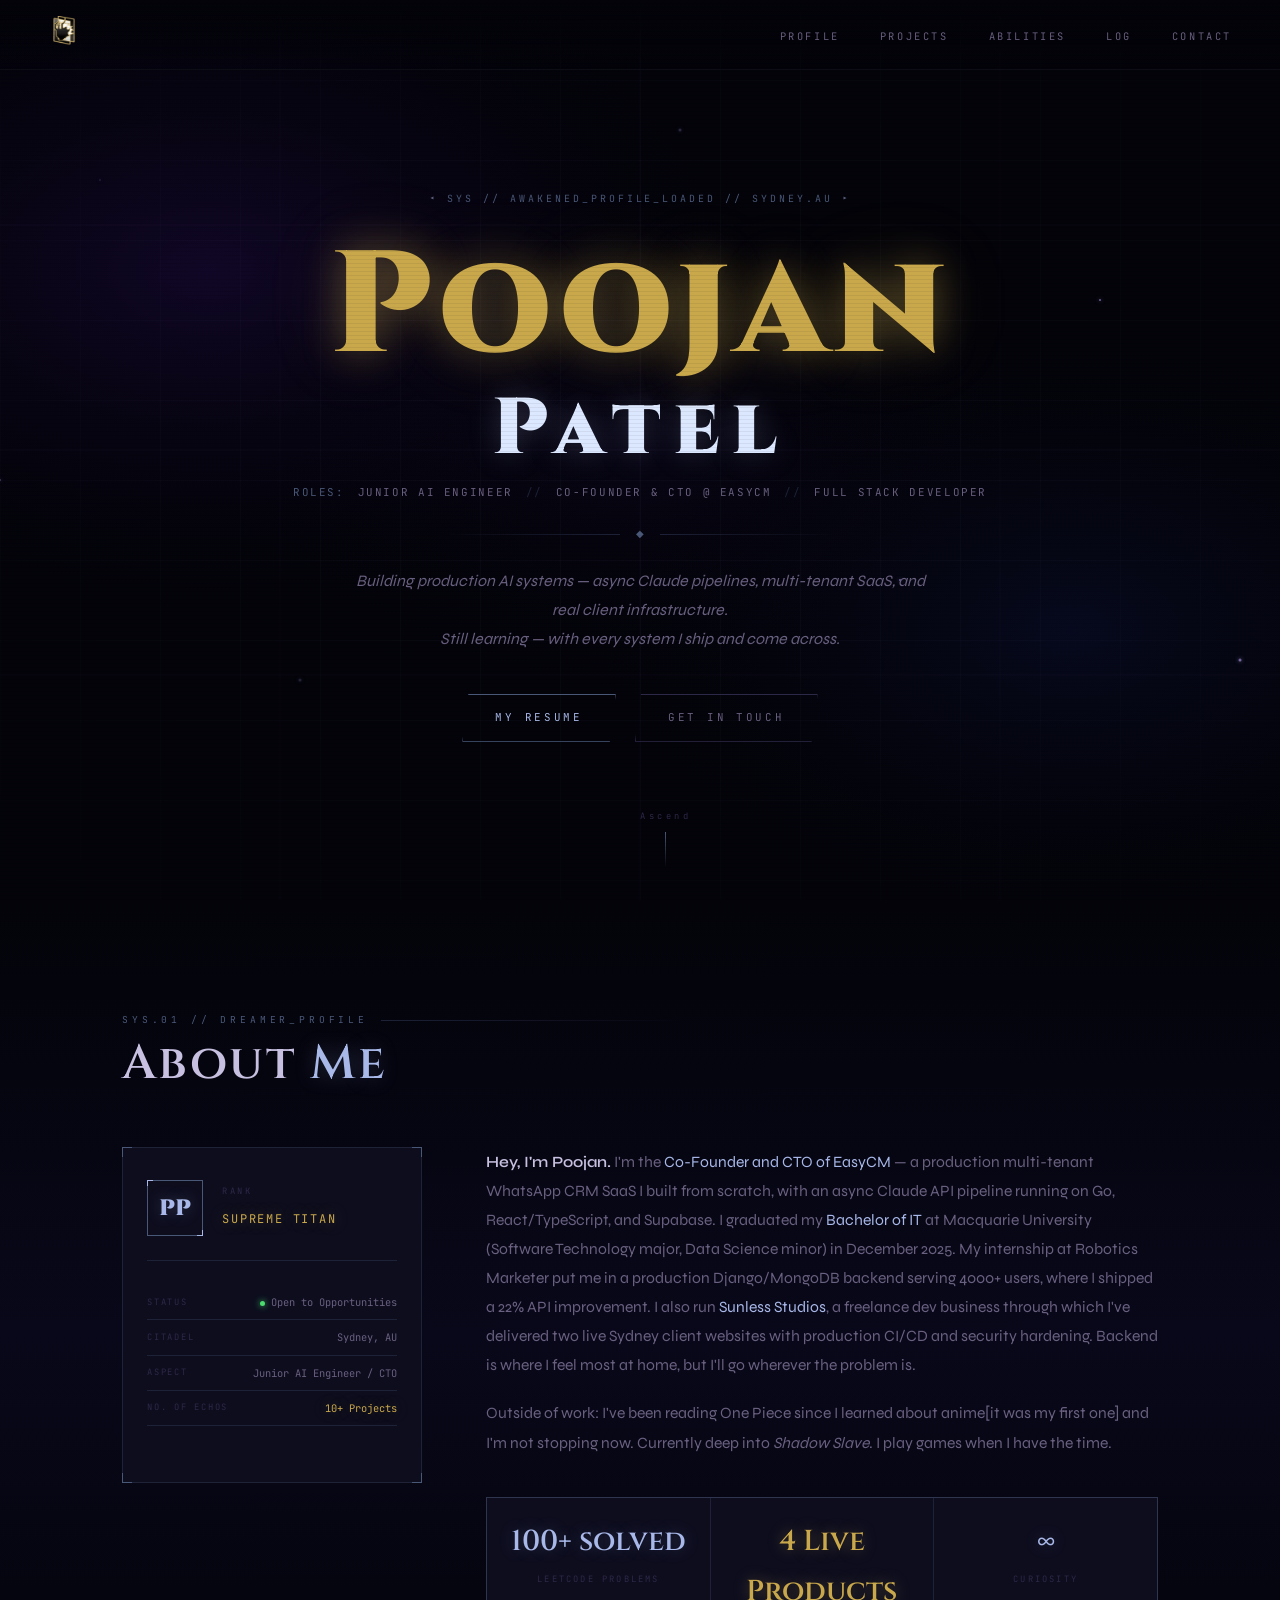
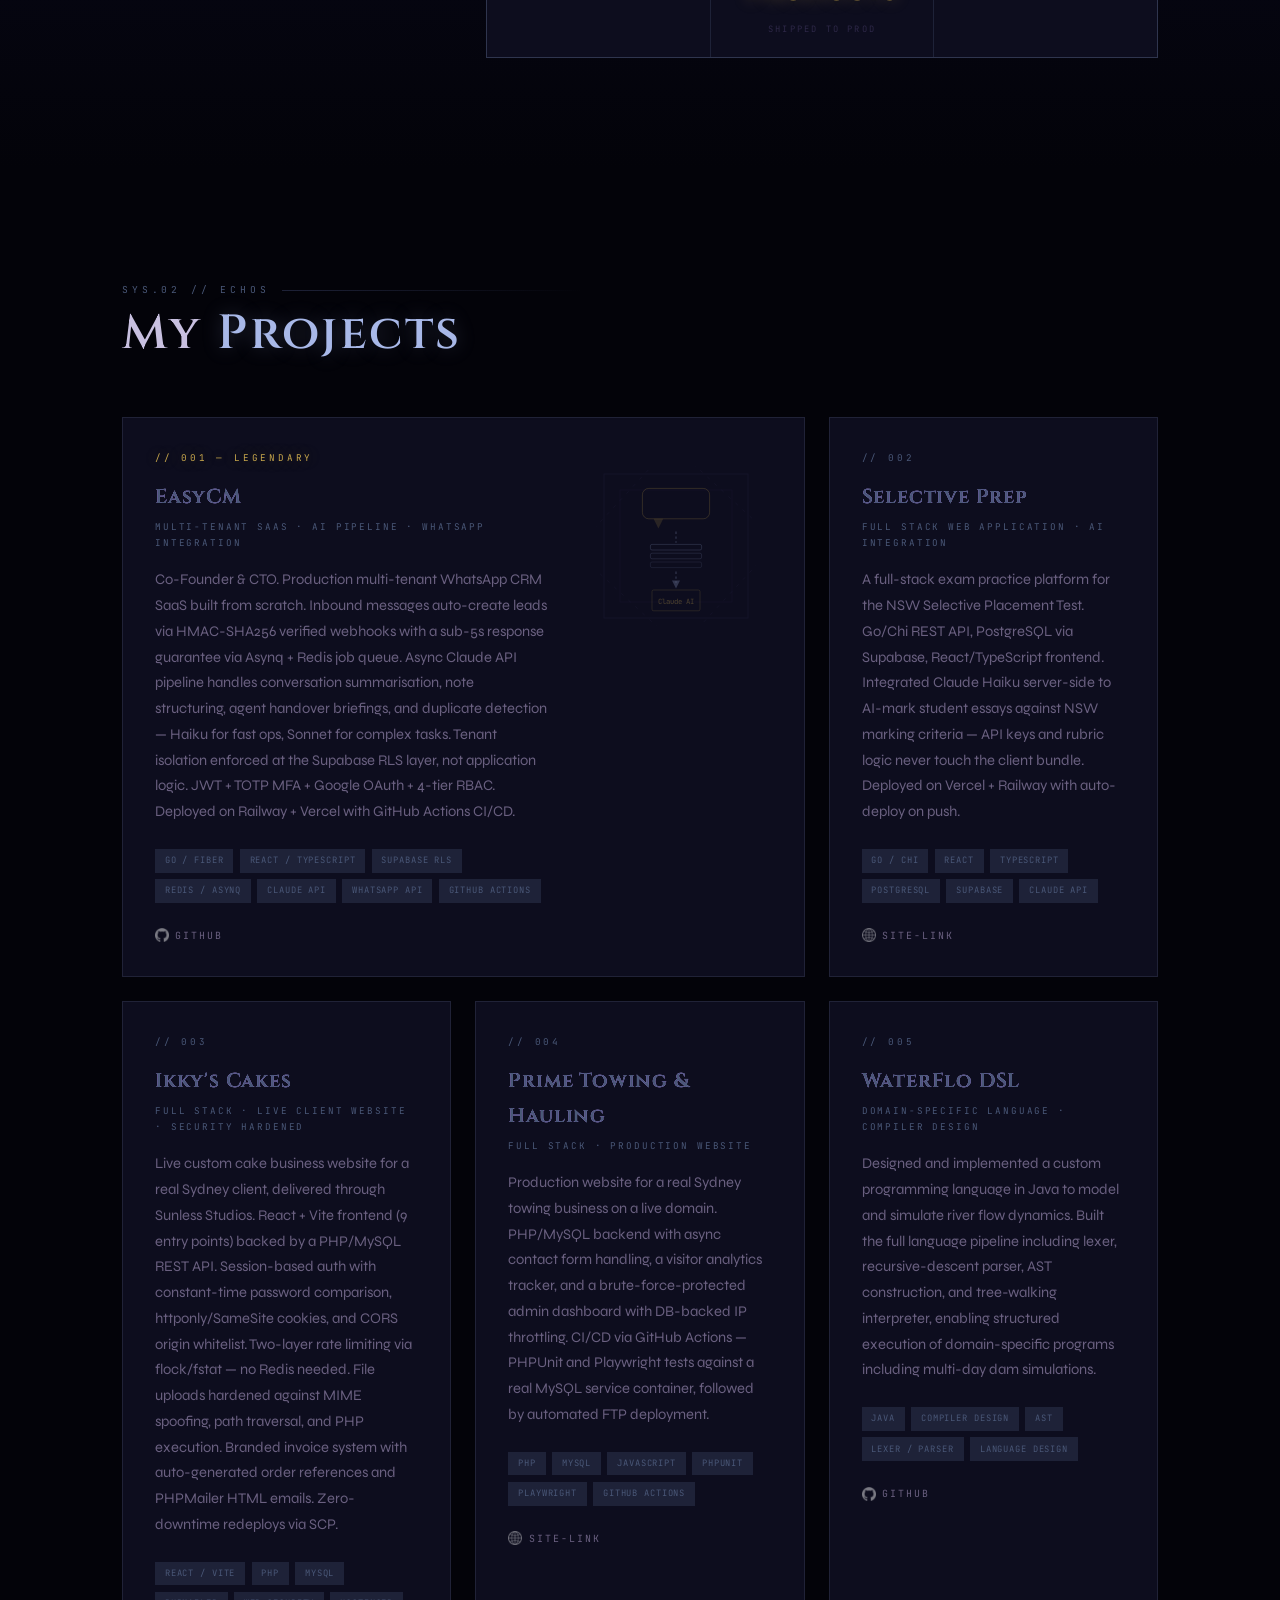
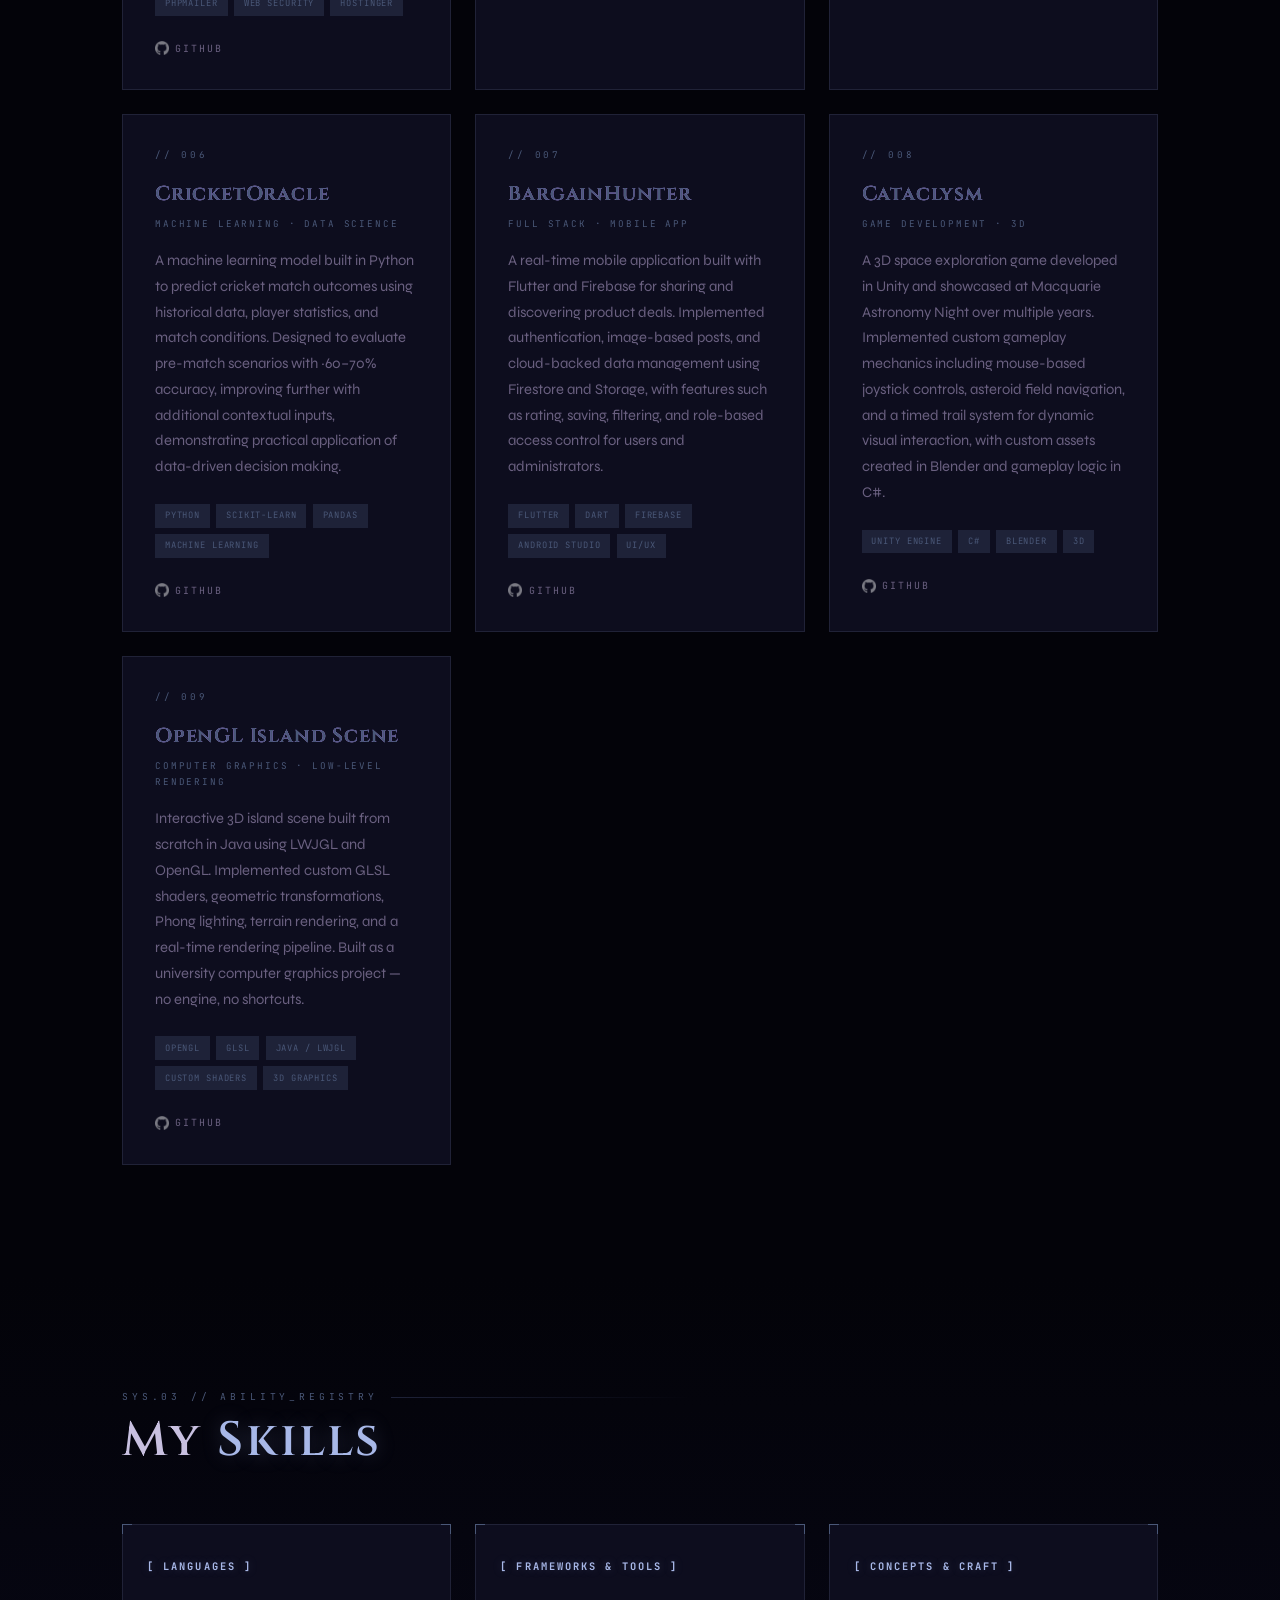
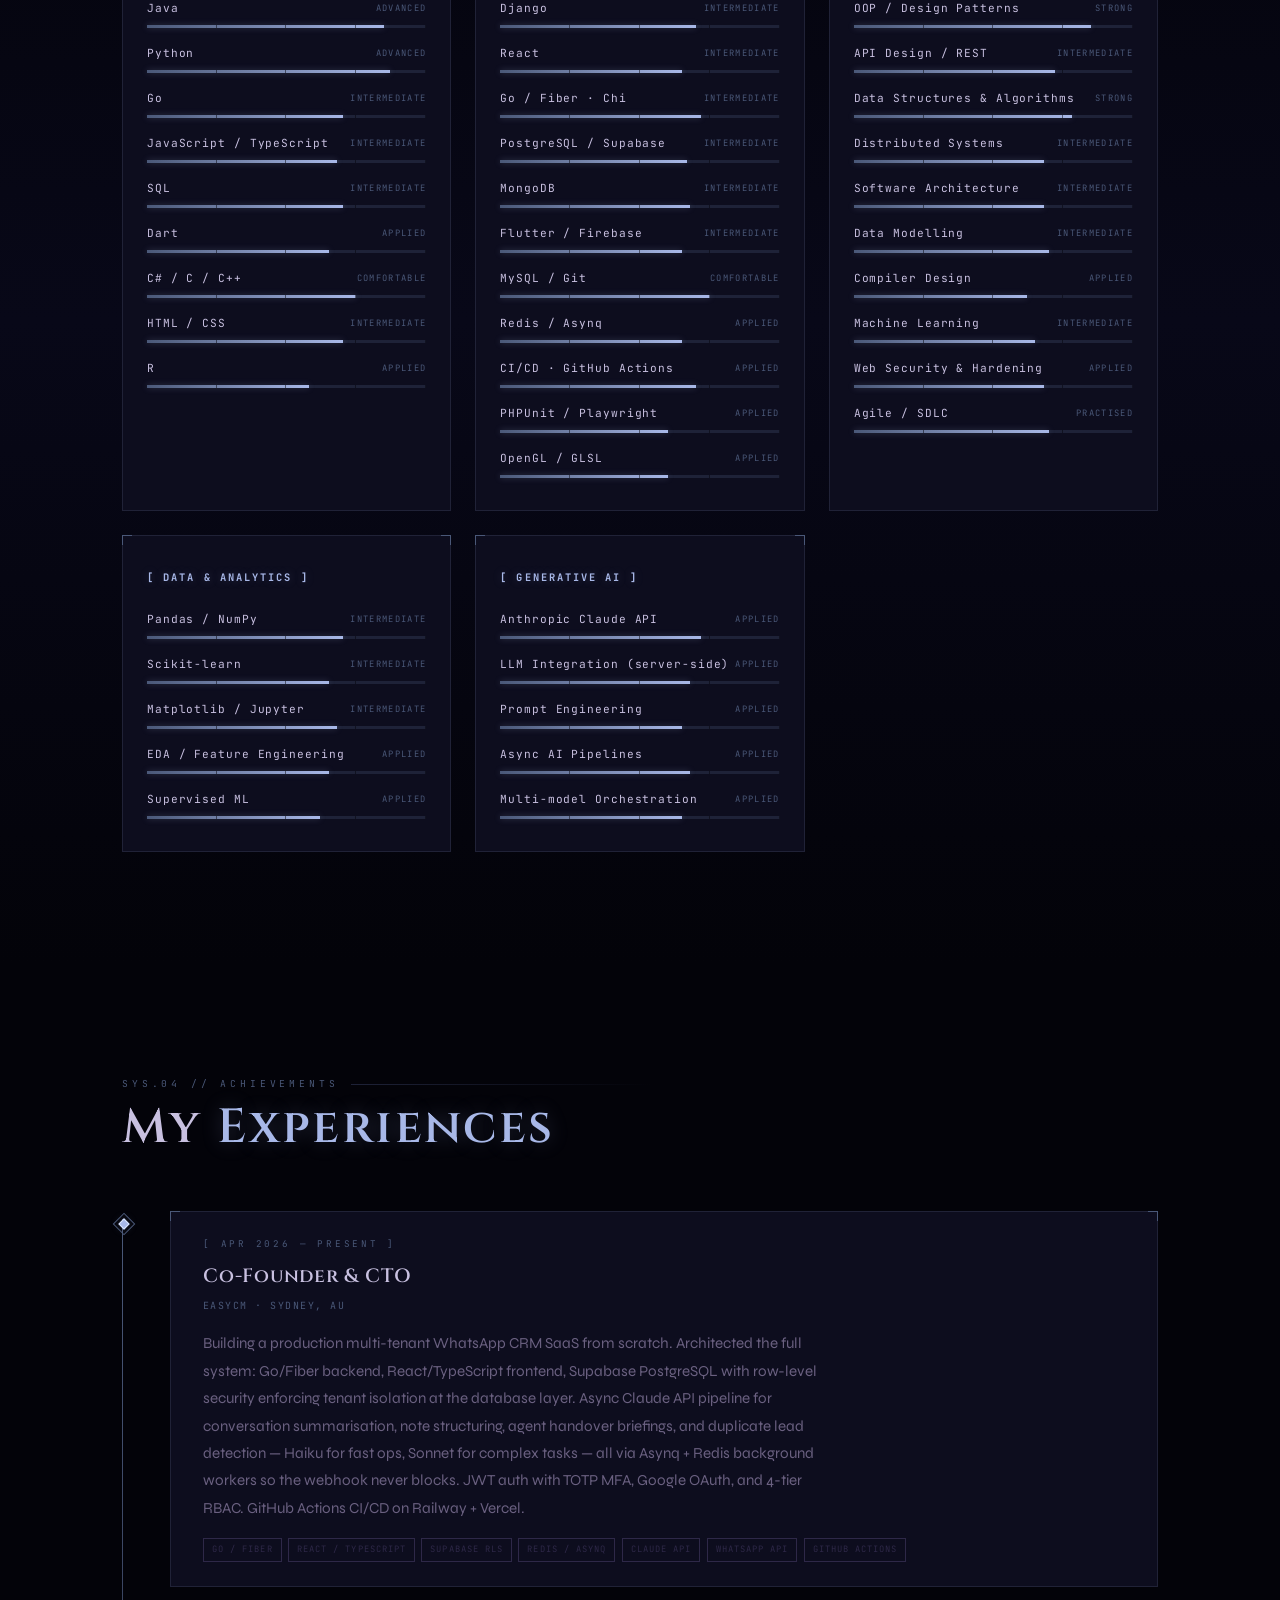
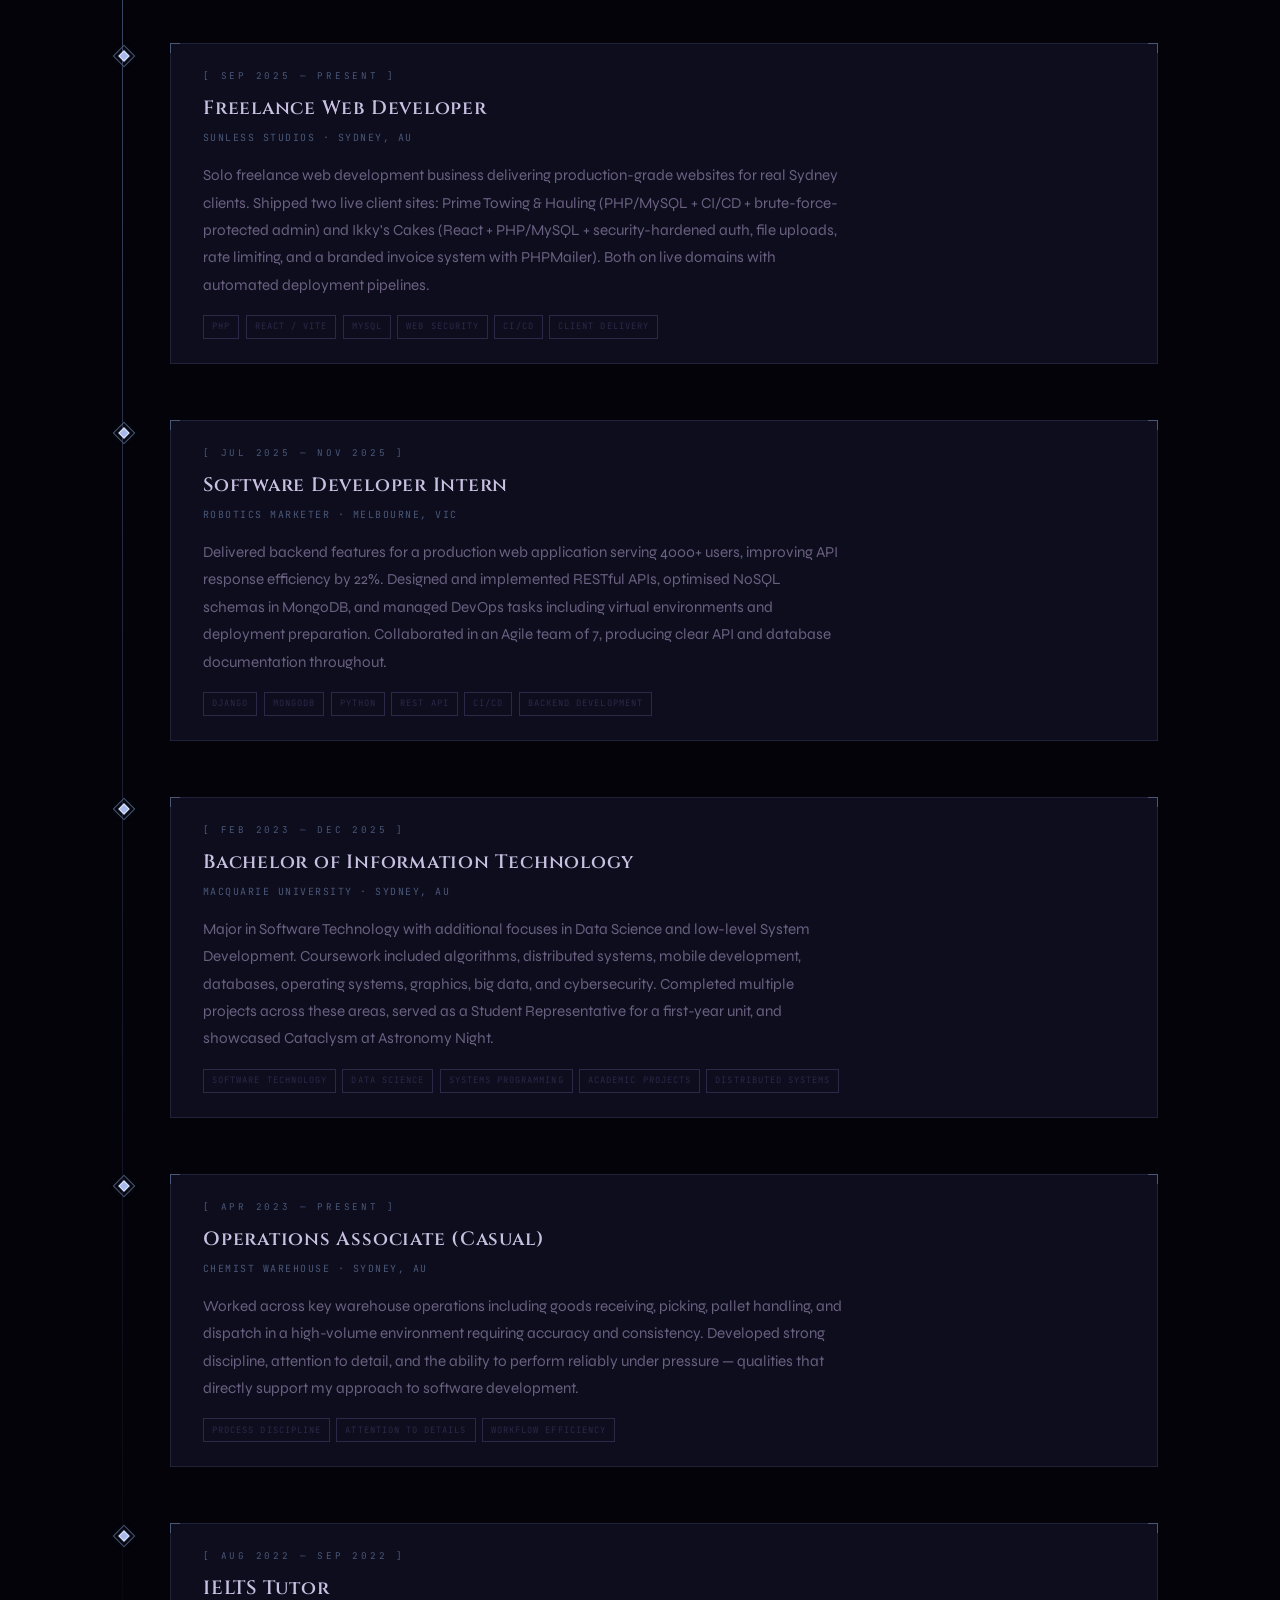
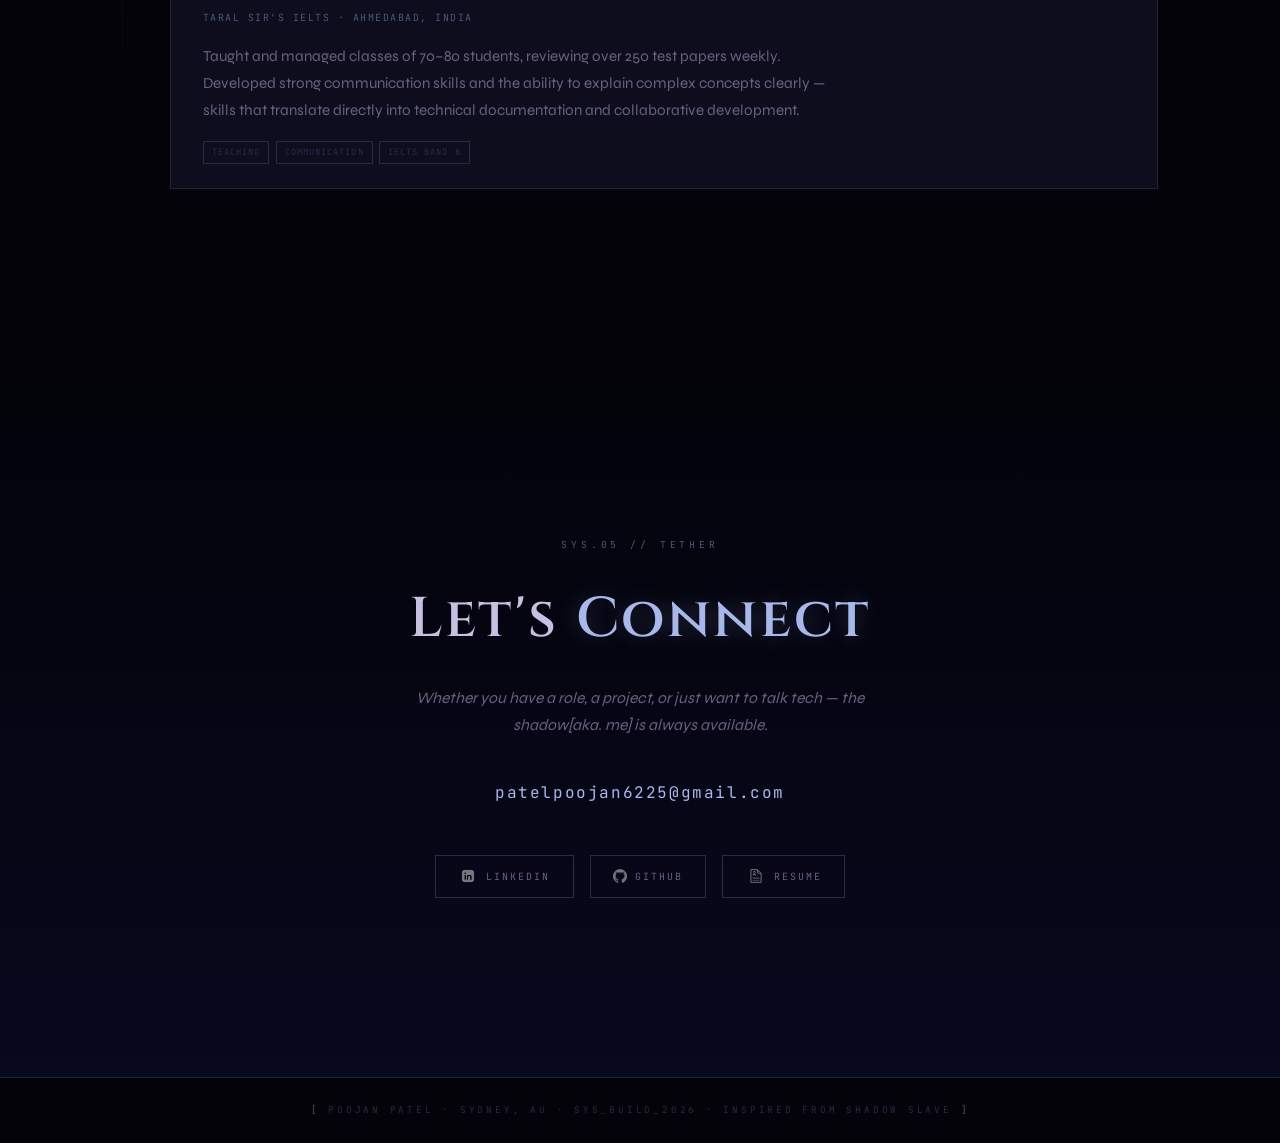
==== commit 65c365e8: "just updated the resume" ====
--- a/index.html
+++ b/index.html
@@ -130,7 +130,7 @@
       </p>
 
       <div class="hero-ctas hero-animate-6">
-        <a href="resumes/resume-v1-poojan-patel.pdf" target="_blank" class="btn-primary"><span>My Resume</span></a>
+        <a href="resume.html" class="btn-primary"><span>My Resume</span></a>
         <a href="#contact"  class="btn-secondary"><span>Get In Touch</span></a>
       </div>
     </div>
@@ -200,8 +200,8 @@
               <div class="stat-label">LEETCODE PROBLEMS</div>
             </div>
             <div class="stat-box">
-              <div class="stat-num legendary-text">30k+ Lines</div>
-              <div class="stat-label">Written</div>
+              <div class="stat-num legendary-text">4 Live Products</div>
+              <div class="stat-label">SHIPPED TO PROD</div>
             </div>
             <div class="stat-box">
               <div class="stat-num">∞</div>
@@ -913,7 +913,7 @@
           <img src="images/github.png" alt="GitHub" class="github-icon">
           GitHub
         </a>
-        <a href="resumes/resume-v1-poojan-patel.pdf" target="_blank" class="contact-link">
+        <a href="resume.html" class="contact-link">
           <img src="images/resume.png" alt="Resume" class="linkedin-icon">
           Resume
         </a>
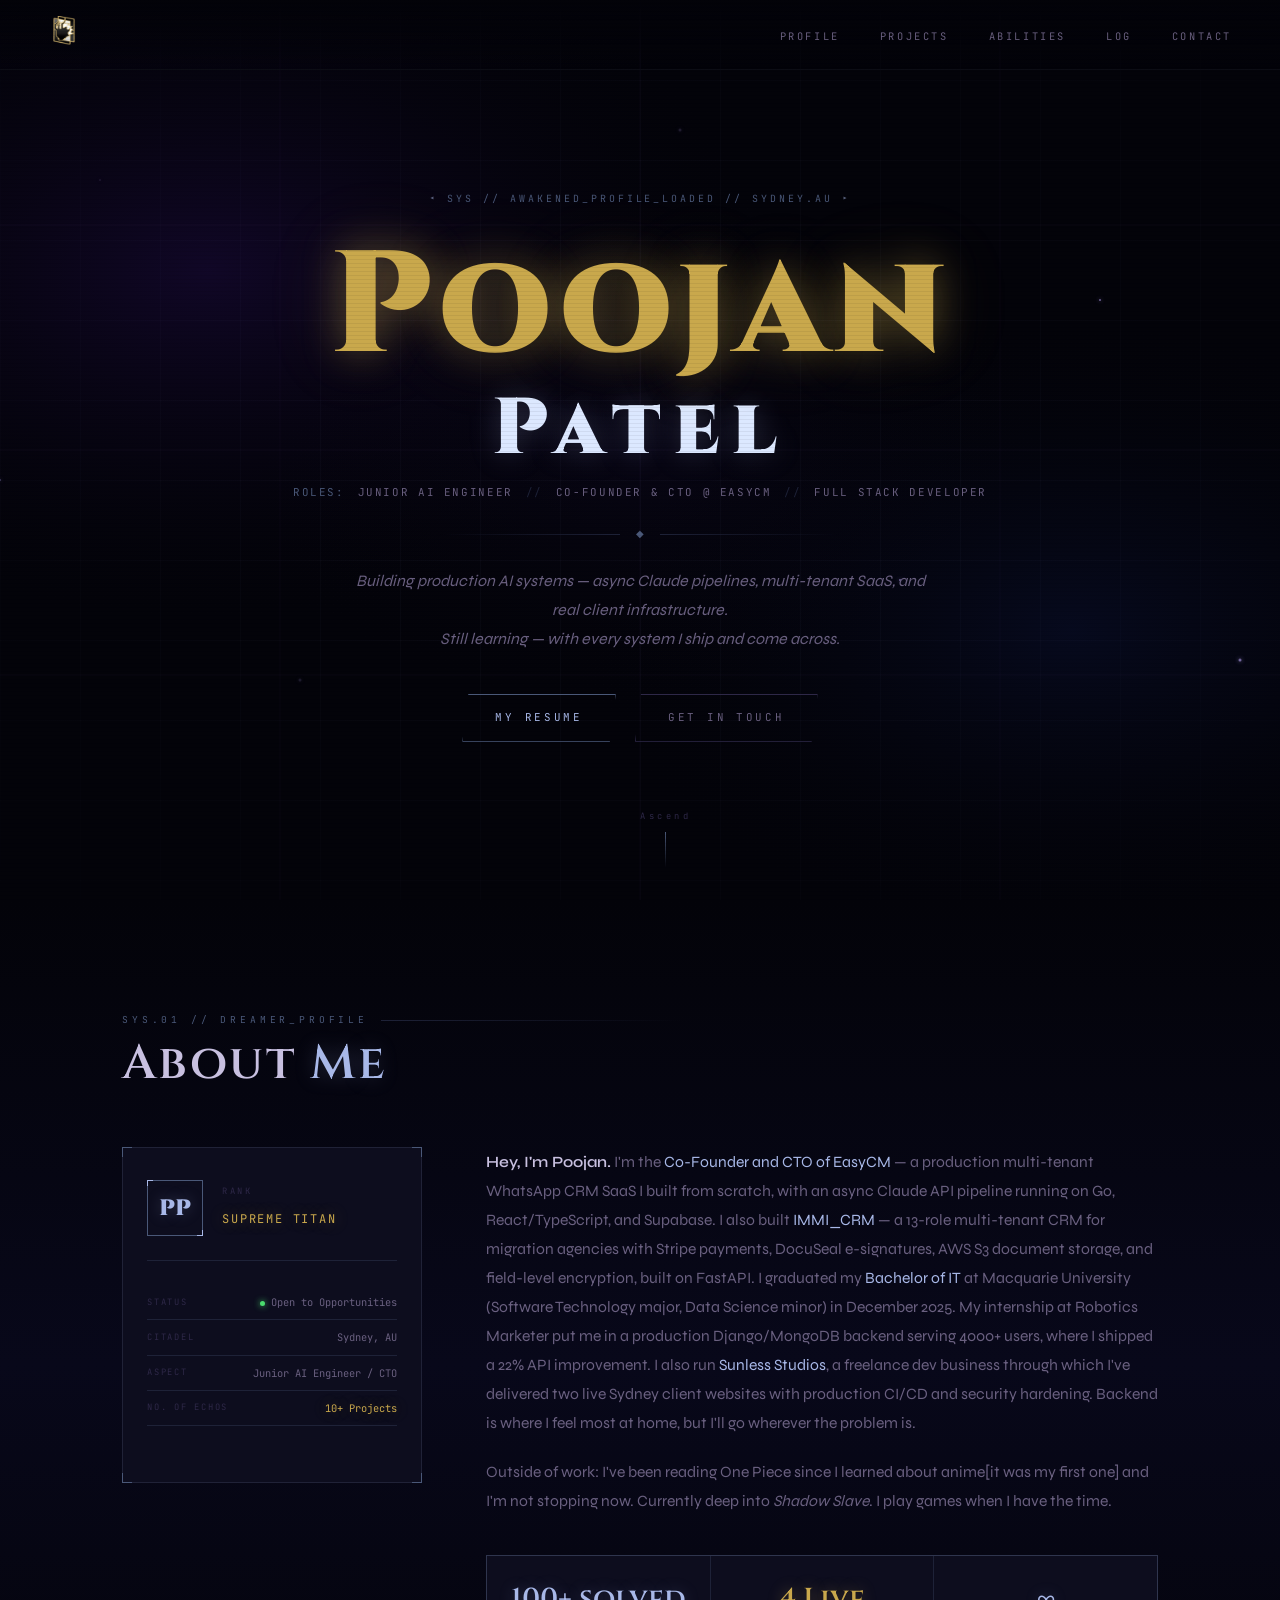
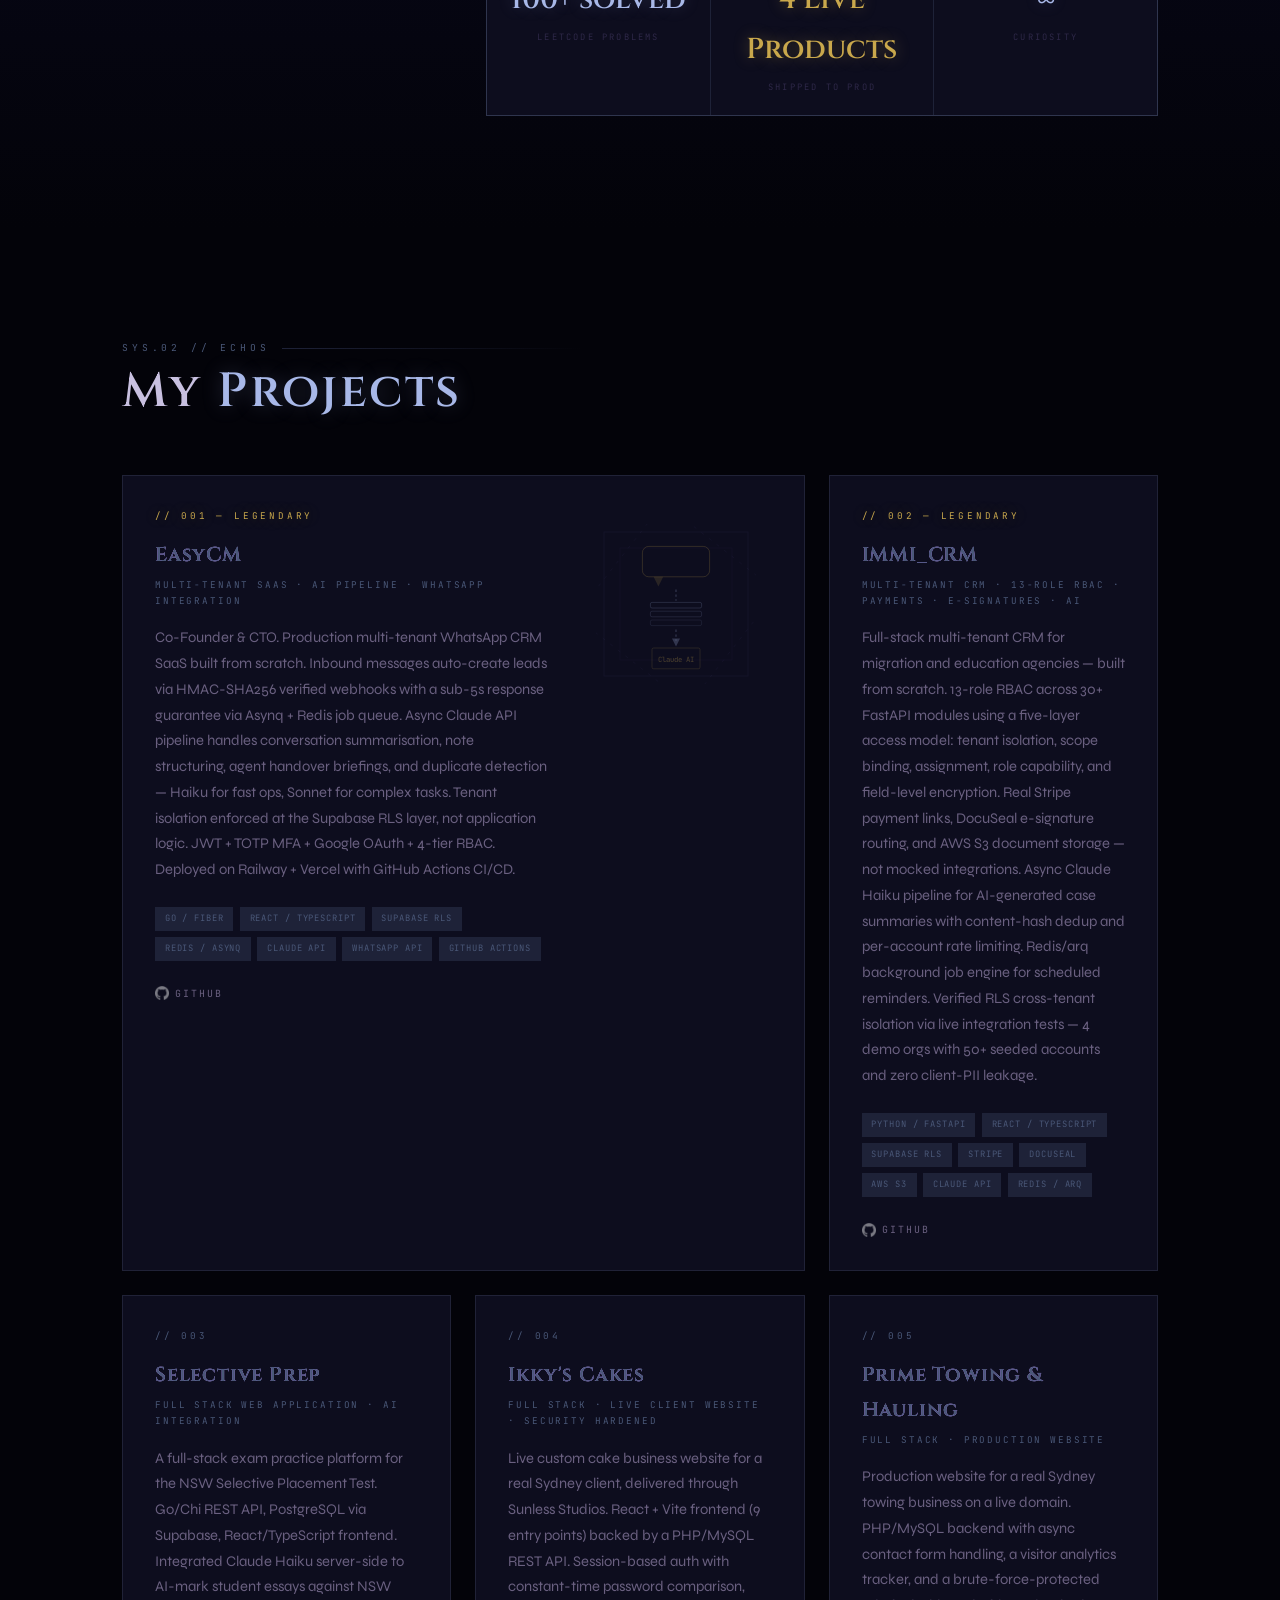
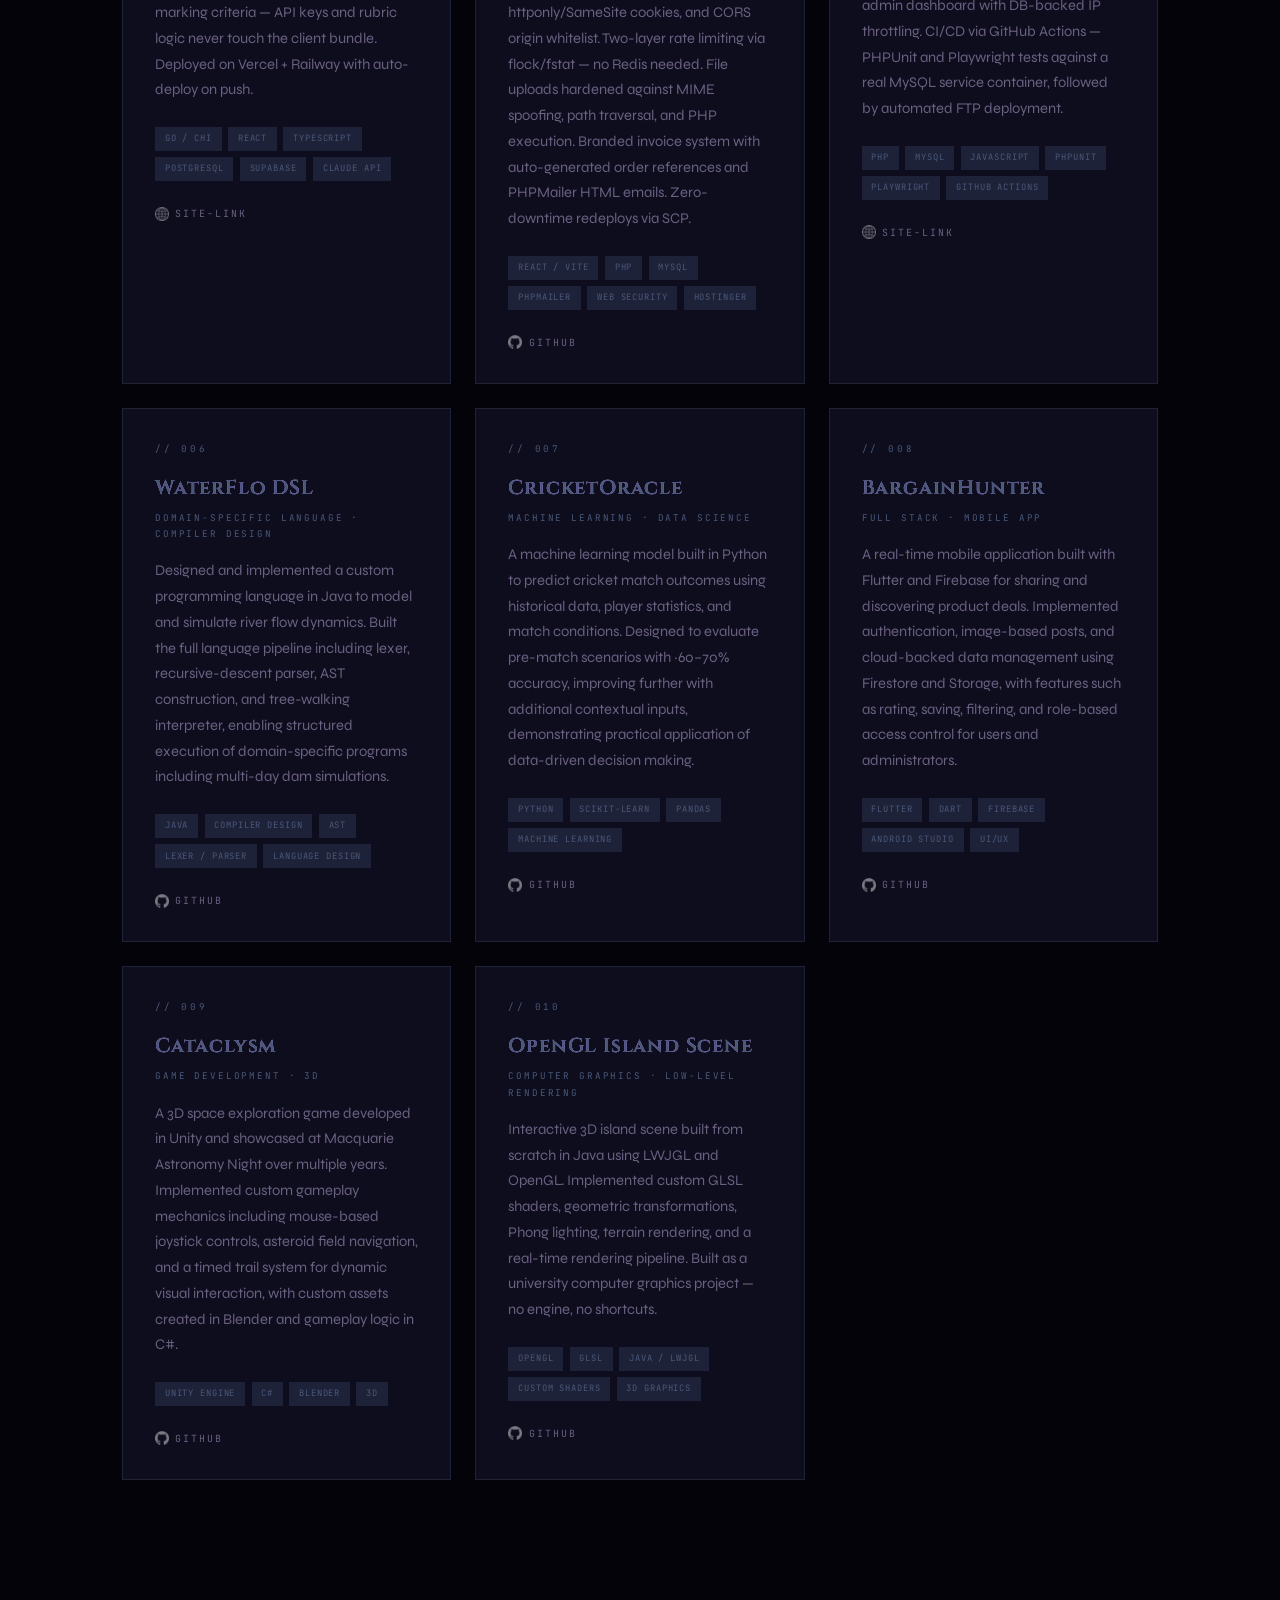
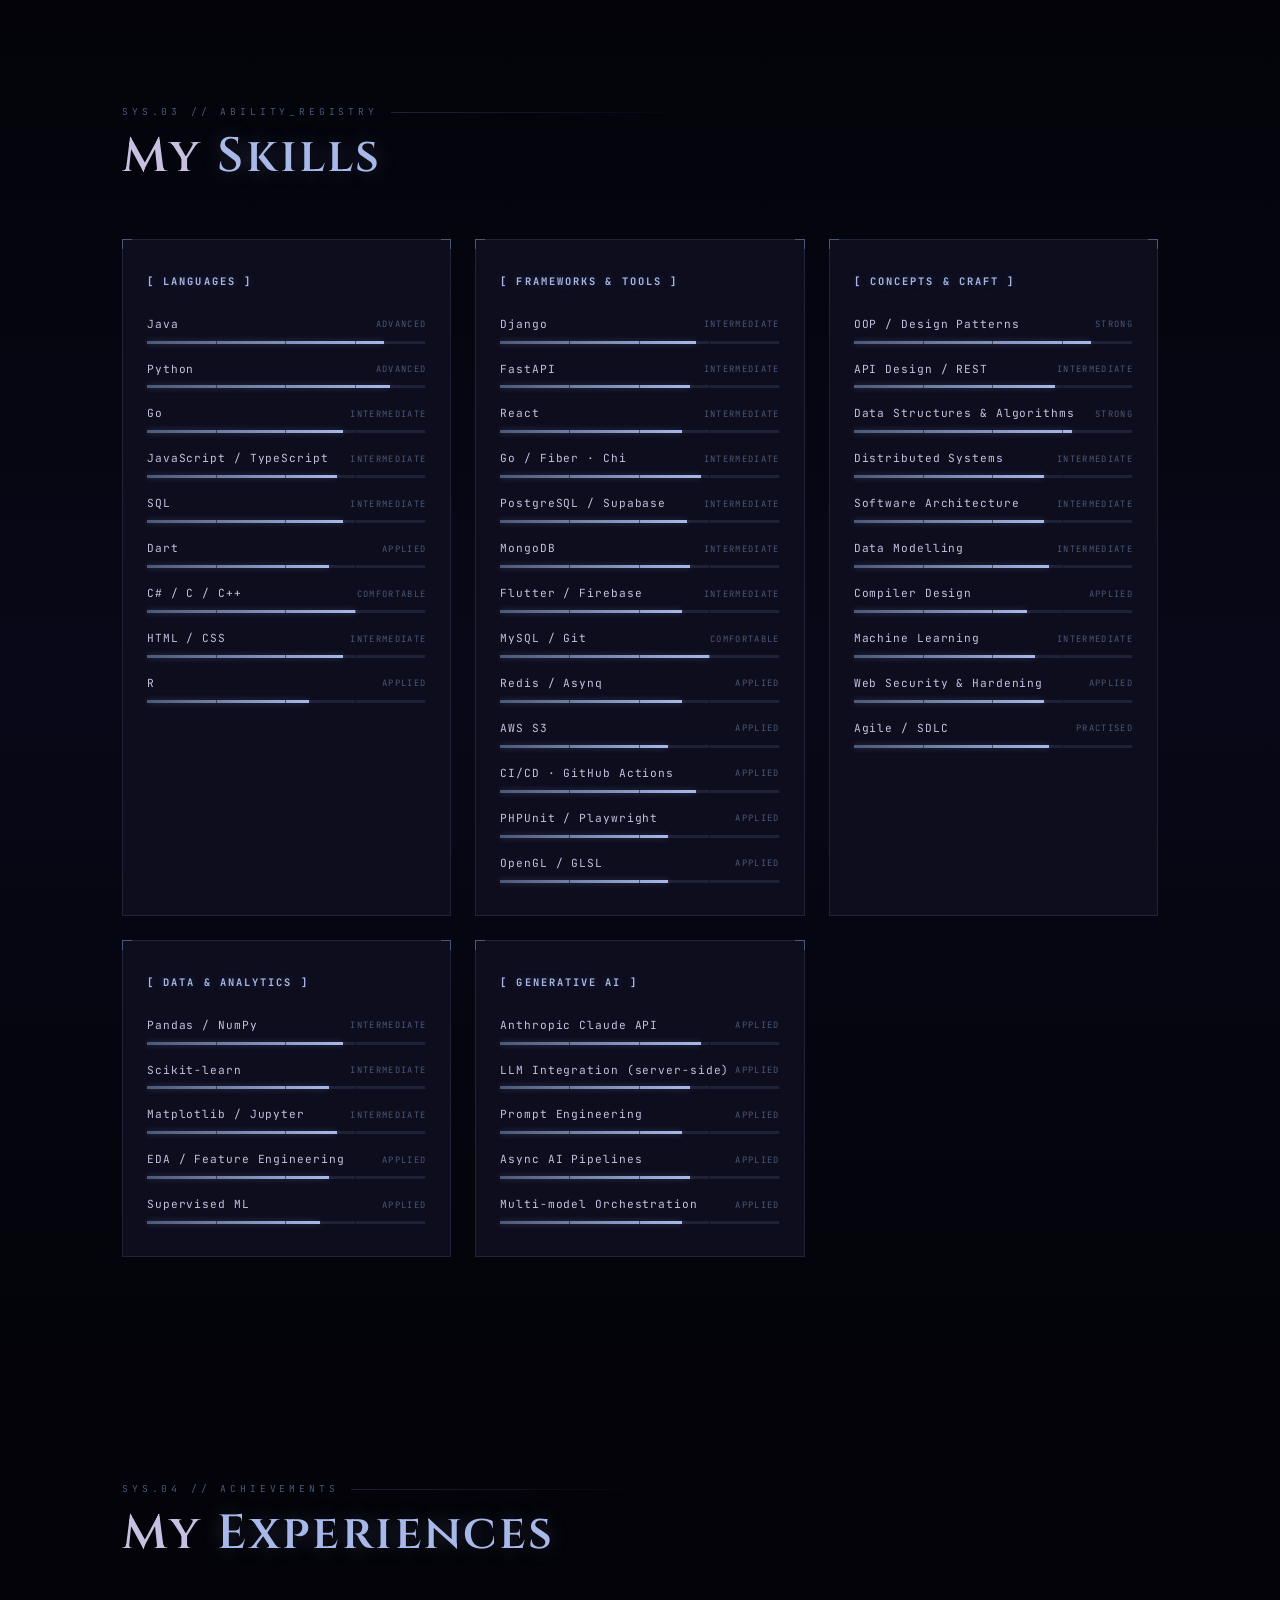
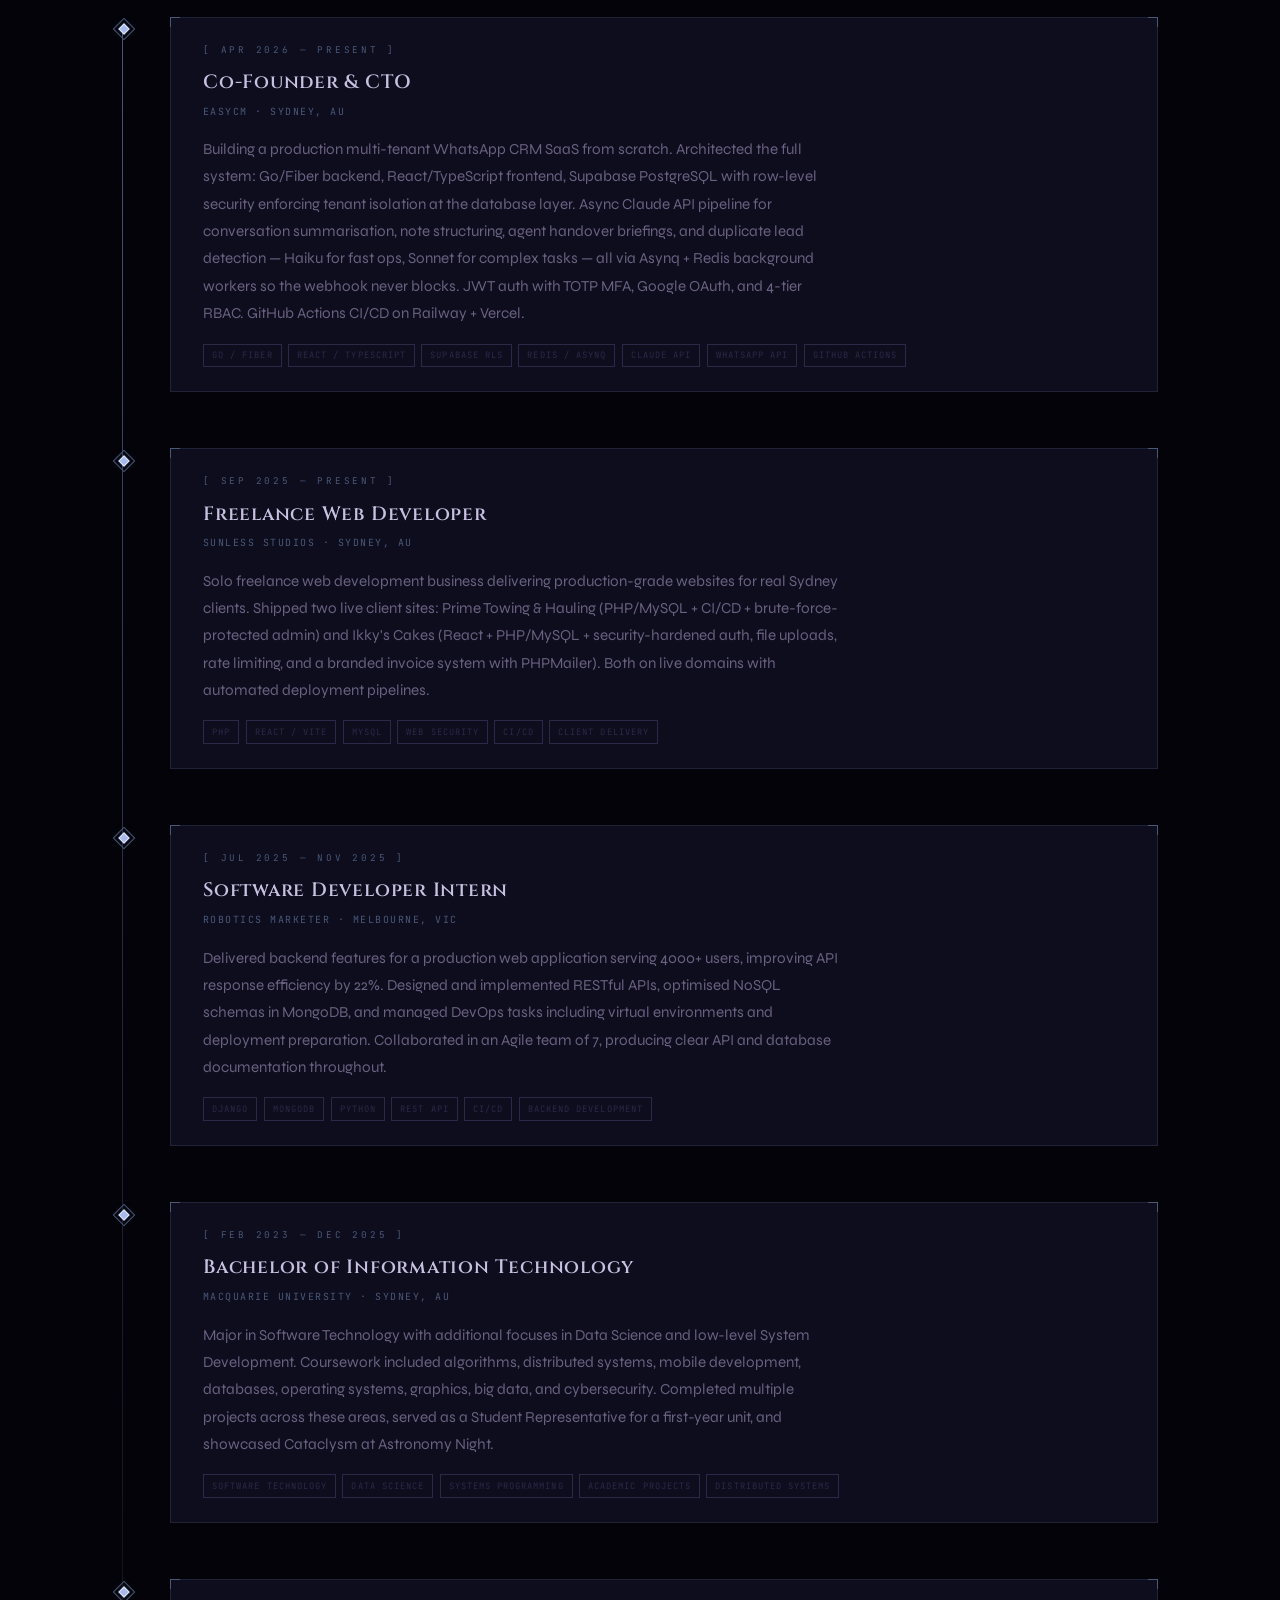
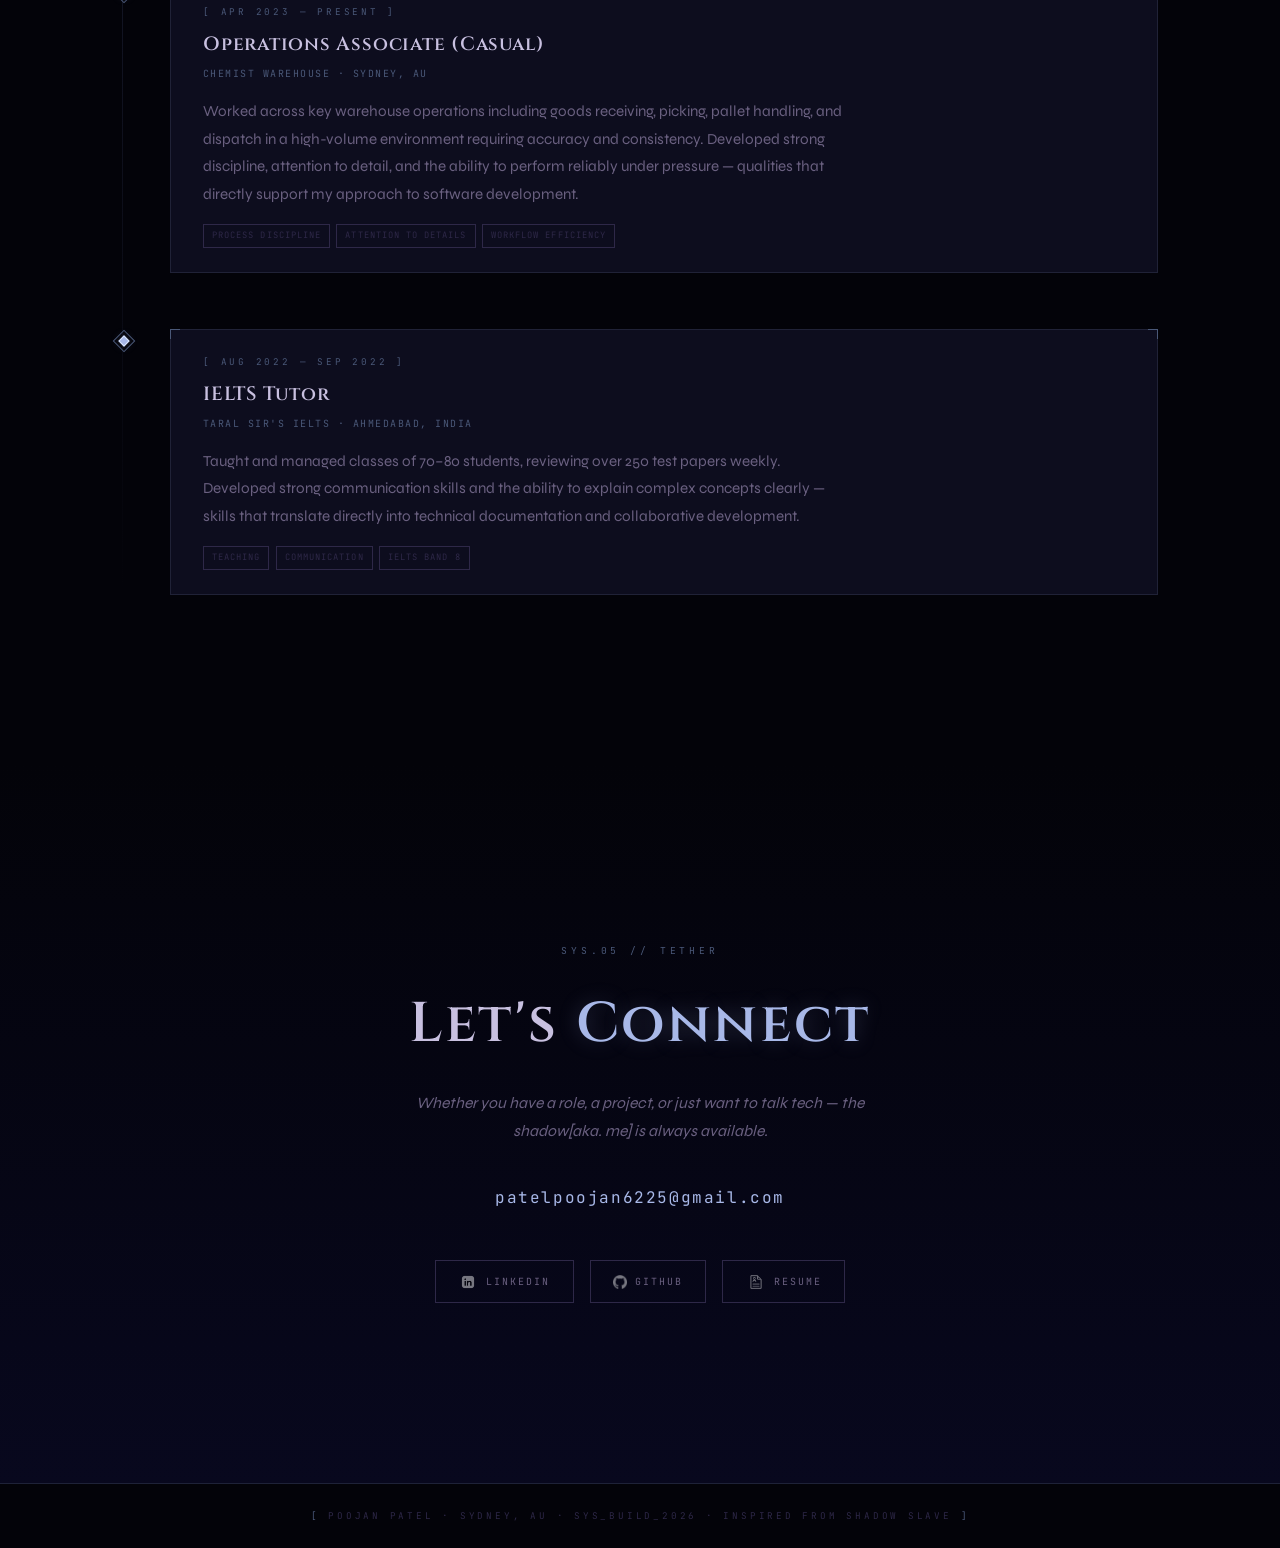
==== commit 63165e0e: "new project added." ====
--- a/index.html
+++ b/index.html
@@ -189,7 +189,7 @@
 
         <div class="about-text">
           <p class="reveal">
-            <strong>Hey, I'm Poojan.</strong> I'm the <span class="ice-text">Co-Founder and CTO of EasyCM</span> — a production multi-tenant WhatsApp CRM SaaS I built from scratch, with an async Claude API pipeline running on Go, React/TypeScript, and Supabase. I graduated my <span class="ice-text">Bachelor of IT</span> at Macquarie University (Software Technology major, Data Science minor) in December 2025. My internship at Robotics Marketer put me in a production Django/MongoDB backend serving 4000+ users, where I shipped a 22% API improvement. I also run <span class="ice-text">Sunless Studios</span>, a freelance dev business through which I've delivered two live Sydney client websites with production CI/CD and security hardening. Backend is where I feel most at home, but I'll go wherever the problem is.
+            <strong>Hey, I'm Poojan.</strong> I'm the <span class="ice-text">Co-Founder and CTO of EasyCM</span> — a production multi-tenant WhatsApp CRM SaaS I built from scratch, with an async Claude API pipeline running on Go, React/TypeScript, and Supabase. I also built <span class="ice-text">IMMI_CRM</span> — a 13-role multi-tenant CRM for migration agencies with Stripe payments, DocuSeal e-signatures, AWS S3 document storage, and field-level encryption, built on FastAPI. I graduated my <span class="ice-text">Bachelor of IT</span> at Macquarie University (Software Technology major, Data Science minor) in December 2025. My internship at Robotics Marketer put me in a production Django/MongoDB backend serving 4000+ users, where I shipped a 22% API improvement. I also run <span class="ice-text">Sunless Studios</span>, a freelance dev business through which I've delivered two live Sydney client websites with production CI/CD and security hardening. Backend is where I feel most at home, but I'll go wherever the problem is.
           </p>
           <p class="reveal reveal-delay-1">
             Outside of work: I've been reading One Piece since I learned about anime[it was my first one] and I'm not stopping now. Currently deep into <em>Shadow Slave</em>. I play games when I have the time.
@@ -280,14 +280,45 @@
           </div>
         </div>
 
-        <!-- 002 Selective Prep -->
+        <!-- 002 IMMI_CRM -->
         <div class="project-card reveal reveal-delay-1">
           <div class="panel-corner tl"></div>
           <div class="panel-corner tr"></div>
           <div class="panel-corner bl"></div>
           <div class="panel-corner br"></div>
           <div class="card-scan-line"></div>
-          <div class="project-number">// 002</div>
+          <div class="project-number legendary-text">// 002 — LEGENDARY</div>
+          <div class="project-name" data-text="IMMI_CRM">IMMI_CRM</div>
+          <div class="project-type">Multi-Tenant CRM · 13-Role RBAC · Payments · E-Signatures · AI</div>
+          <p class="project-desc">
+            Full-stack multi-tenant CRM for migration and education agencies — built from scratch. 13-role RBAC across 30+ FastAPI modules using a five-layer access model: tenant isolation, scope binding, assignment, role capability, and field-level encryption. Real Stripe payment links, DocuSeal e-signature routing, and AWS S3 document storage — not mocked integrations. Async Claude Haiku pipeline for AI-generated case summaries with content-hash dedup and per-account rate limiting. Redis/arq background job engine for scheduled reminders. Verified RLS cross-tenant isolation via live integration tests — 4 demo orgs with 50+ seeded accounts and zero client-PII leakage.
+          </p>
+          <div class="project-stack">
+            <span class="stack-tag">Python / FastAPI</span>
+            <span class="stack-tag">React / TypeScript</span>
+            <span class="stack-tag">Supabase RLS</span>
+            <span class="stack-tag">Stripe</span>
+            <span class="stack-tag">DocuSeal</span>
+            <span class="stack-tag">AWS S3</span>
+            <span class="stack-tag">Claude API</span>
+            <span class="stack-tag">Redis / arq</span>
+          </div>
+          <div class="project-links">
+            <a href="https://github.com/PoojanManojkumarPatel" target="_blank" class="project-link">
+              <img src="images/github.png" alt="GitHub" class="github-icon">
+              GitHub
+            </a>
+          </div>
+        </div>
+
+        <!-- 003 Selective Prep -->
+        <div class="project-card reveal reveal-delay-1">
+          <div class="panel-corner tl"></div>
+          <div class="panel-corner tr"></div>
+          <div class="panel-corner bl"></div>
+          <div class="panel-corner br"></div>
+          <div class="card-scan-line"></div>
+          <div class="project-number">// 003</div>
           <div class="project-name" data-text="Selective Prep">Selective Prep</div>
           <div class="project-type">Full Stack Web Application · AI Integration</div>
           <p class="project-desc">
@@ -308,14 +339,14 @@
           </div>
         </div>
 
-        <!-- 003 Ikky's Cakes -->
+        <!-- 004 Ikky's Cakes -->
         <div class="project-card reveal reveal-delay-2">
           <div class="panel-corner tl"></div>
           <div class="panel-corner tr"></div>
           <div class="panel-corner bl"></div>
           <div class="panel-corner br"></div>
           <div class="card-scan-line"></div>
-          <div class="project-number">// 003</div>
+          <div class="project-number">// 004</div>
           <div class="project-name" data-text="Ikky's Cakes">Ikky's Cakes</div>
           <div class="project-type">Full Stack · Live Client Website · Security Hardened</div>
           <p class="project-desc">
@@ -337,14 +368,14 @@
           </div>
         </div>
 
-        <!-- 004 Prime Towing & Hauling -->
+        <!-- 005 Prime Towing & Hauling -->
         <div class="project-card reveal reveal-delay-3">
           <div class="panel-corner tl"></div>
           <div class="panel-corner tr"></div>
           <div class="panel-corner bl"></div>
           <div class="panel-corner br"></div>
           <div class="card-scan-line"></div>
-          <div class="project-number">// 004</div>
+          <div class="project-number">// 005</div>
           <div class="project-name" data-text="Prime Towing & Hauling">Prime Towing &amp; Hauling</div>
           <div class="project-type">Full Stack · Production Website</div>
           <p class="project-desc">
@@ -366,14 +397,14 @@
           </div>
         </div>
 
-        <!-- 005 WaterFlo DSL -->
+        <!-- 006 WaterFlo DSL -->
         <div class="project-card reveal">
           <div class="panel-corner tl"></div>
           <div class="panel-corner tr"></div>
           <div class="panel-corner bl"></div>
           <div class="panel-corner br"></div>
           <div class="card-scan-line"></div>
-          <div class="project-number">// 005</div>
+          <div class="project-number">// 006</div>
           <div class="project-name" data-text="WaterFlo DSL">WaterFlo DSL</div>
           <div class="project-type">Domain-Specific Language · Compiler Design</div>
           <p class="project-desc">
@@ -394,14 +425,14 @@
           </div>
         </div>
 
-        <!-- 006 CricketOracle -->
+        <!-- 007 CricketOracle -->
         <div class="project-card reveal reveal-delay-1">
           <div class="panel-corner tl"></div>
           <div class="panel-corner tr"></div>
           <div class="panel-corner bl"></div>
           <div class="panel-corner br"></div>
           <div class="card-scan-line"></div>
-          <div class="project-number">// 006</div>
+          <div class="project-number">// 007</div>
           <div class="project-name" data-text="CricketOracle">CricketOracle</div>
           <div class="project-type">Machine Learning · Data Science</div>
           <p class="project-desc">
@@ -421,14 +452,14 @@
           </div>
         </div>
 
-        <!-- 007 BargainHunter -->
+        <!-- 008 BargainHunter -->
         <div class="project-card reveal reveal-delay-2">
           <div class="panel-corner tl"></div>
           <div class="panel-corner tr"></div>
           <div class="panel-corner bl"></div>
           <div class="panel-corner br"></div>
           <div class="card-scan-line"></div>
-          <div class="project-number">// 007</div>
+          <div class="project-number">// 008</div>
           <div class="project-name" data-text="BargainHunter">BargainHunter</div>
           <div class="project-type">Full Stack · Mobile App</div>
           <p class="project-desc">
@@ -449,14 +480,14 @@
           </div>
         </div>
 
-        <!-- 008 Cataclysm -->
+        <!-- 009 Cataclysm -->
         <div class="project-card reveal reveal-delay-3">
           <div class="panel-corner tl"></div>
           <div class="panel-corner tr"></div>
           <div class="panel-corner bl"></div>
           <div class="panel-corner br"></div>
           <div class="card-scan-line"></div>
-          <div class="project-number">// 008</div>
+          <div class="project-number">// 009</div>
           <div class="project-name" data-text="Cataclysm">Cataclysm</div>
           <div class="project-type">Game Development · 3D</div>
           <p class="project-desc">
@@ -476,14 +507,14 @@
           </div>
         </div>
 
-        <!-- 009 OpenGL Island Scene -->
+        <!-- 010 OpenGL Island Scene -->
         <div class="project-card reveal">
           <div class="panel-corner tl"></div>
           <div class="panel-corner tr"></div>
           <div class="panel-corner bl"></div>
           <div class="panel-corner br"></div>
           <div class="card-scan-line"></div>
-          <div class="project-number">// 009</div>
+          <div class="project-number">// 010</div>
           <div class="project-name" data-text="OpenGL Island Scene">OpenGL Island Scene</div>
           <div class="project-type">Computer Graphics · Low-Level Rendering</div>
           <p class="project-desc">
@@ -497,7 +528,7 @@
             <span class="stack-tag">3D Graphics</span>
           </div>
           <div class="project-links">
-            <a href="https://github.com/PoojanManojkumarPatel" target="_blank" class="project-link">
+            <a href="https://github.com/PoojanManojkumarPatel/COMP3170_a3" target="_blank" class="project-link">
               <img src="images/github.png" alt="GitHub" class="github-icon">
               GitHub
             </a>
@@ -573,6 +604,10 @@
               <div class="skill-bar"><div class="skill-bar-track"></div><div class="skill-bar-fill" data-width="70"></div></div>
             </div>
             <div class="skill-item">
+              <div class="skill-name-row"><span class="skill-name">FastAPI</span><span class="skill-level">INTERMEDIATE</span></div>
+              <div class="skill-bar"><div class="skill-bar-track"></div><div class="skill-bar-fill" data-width="68"></div></div>
+            </div>
+            <div class="skill-item">
               <div class="skill-name-row"><span class="skill-name">React</span><span class="skill-level">INTERMEDIATE</span></div>
               <div class="skill-bar"><div class="skill-bar-track"></div><div class="skill-bar-fill" data-width="65"></div></div>
             </div>
@@ -599,6 +634,10 @@
             <div class="skill-item">
               <div class="skill-name-row"><span class="skill-name">Redis / Asynq</span><span class="skill-level">APPLIED</span></div>
               <div class="skill-bar"><div class="skill-bar-track"></div><div class="skill-bar-fill" data-width="65"></div></div>
+            </div>
+            <div class="skill-item">
+              <div class="skill-name-row"><span class="skill-name">AWS S3</span><span class="skill-level">APPLIED</span></div>
+              <div class="skill-bar"><div class="skill-bar-track"></div><div class="skill-bar-fill" data-width="60"></div></div>
             </div>
             <div class="skill-item">
               <div class="skill-name-row"><span class="skill-name">CI/CD · GitHub Actions</span><span class="skill-level">APPLIED</span></div>
